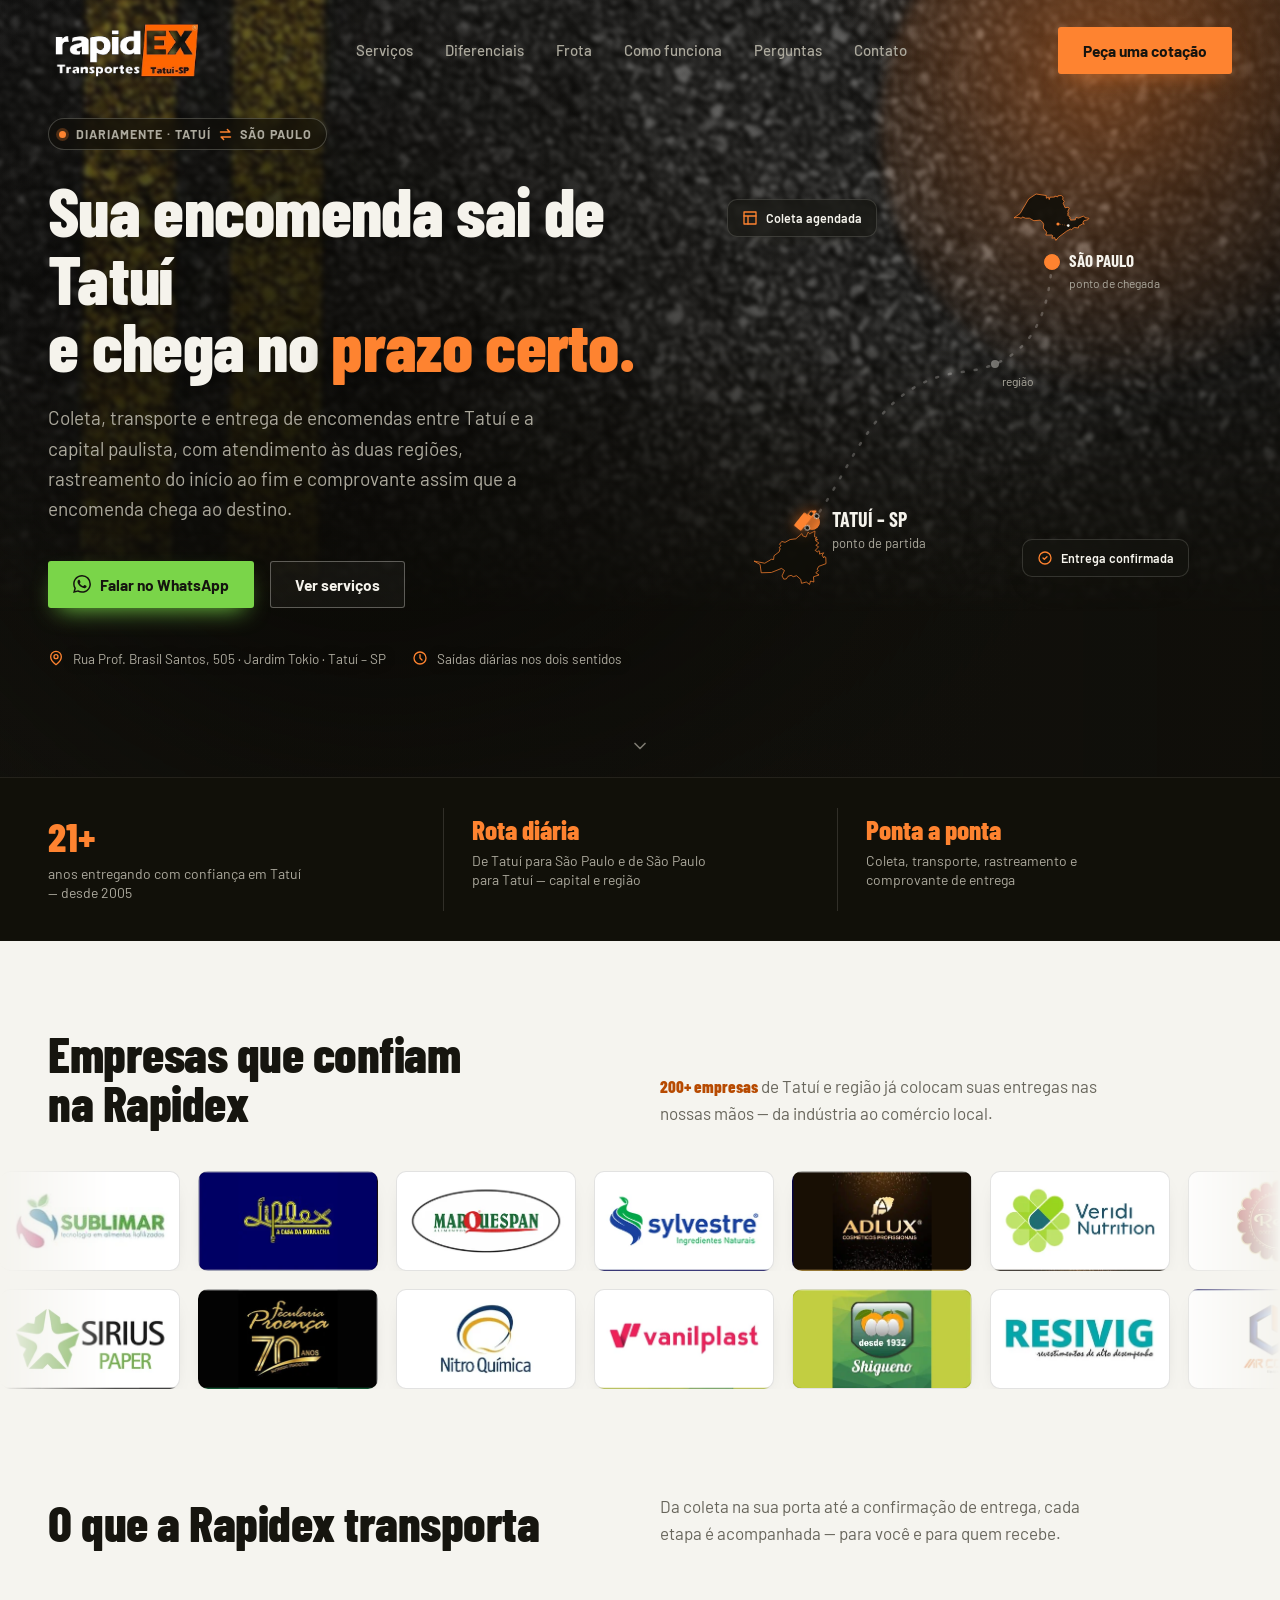
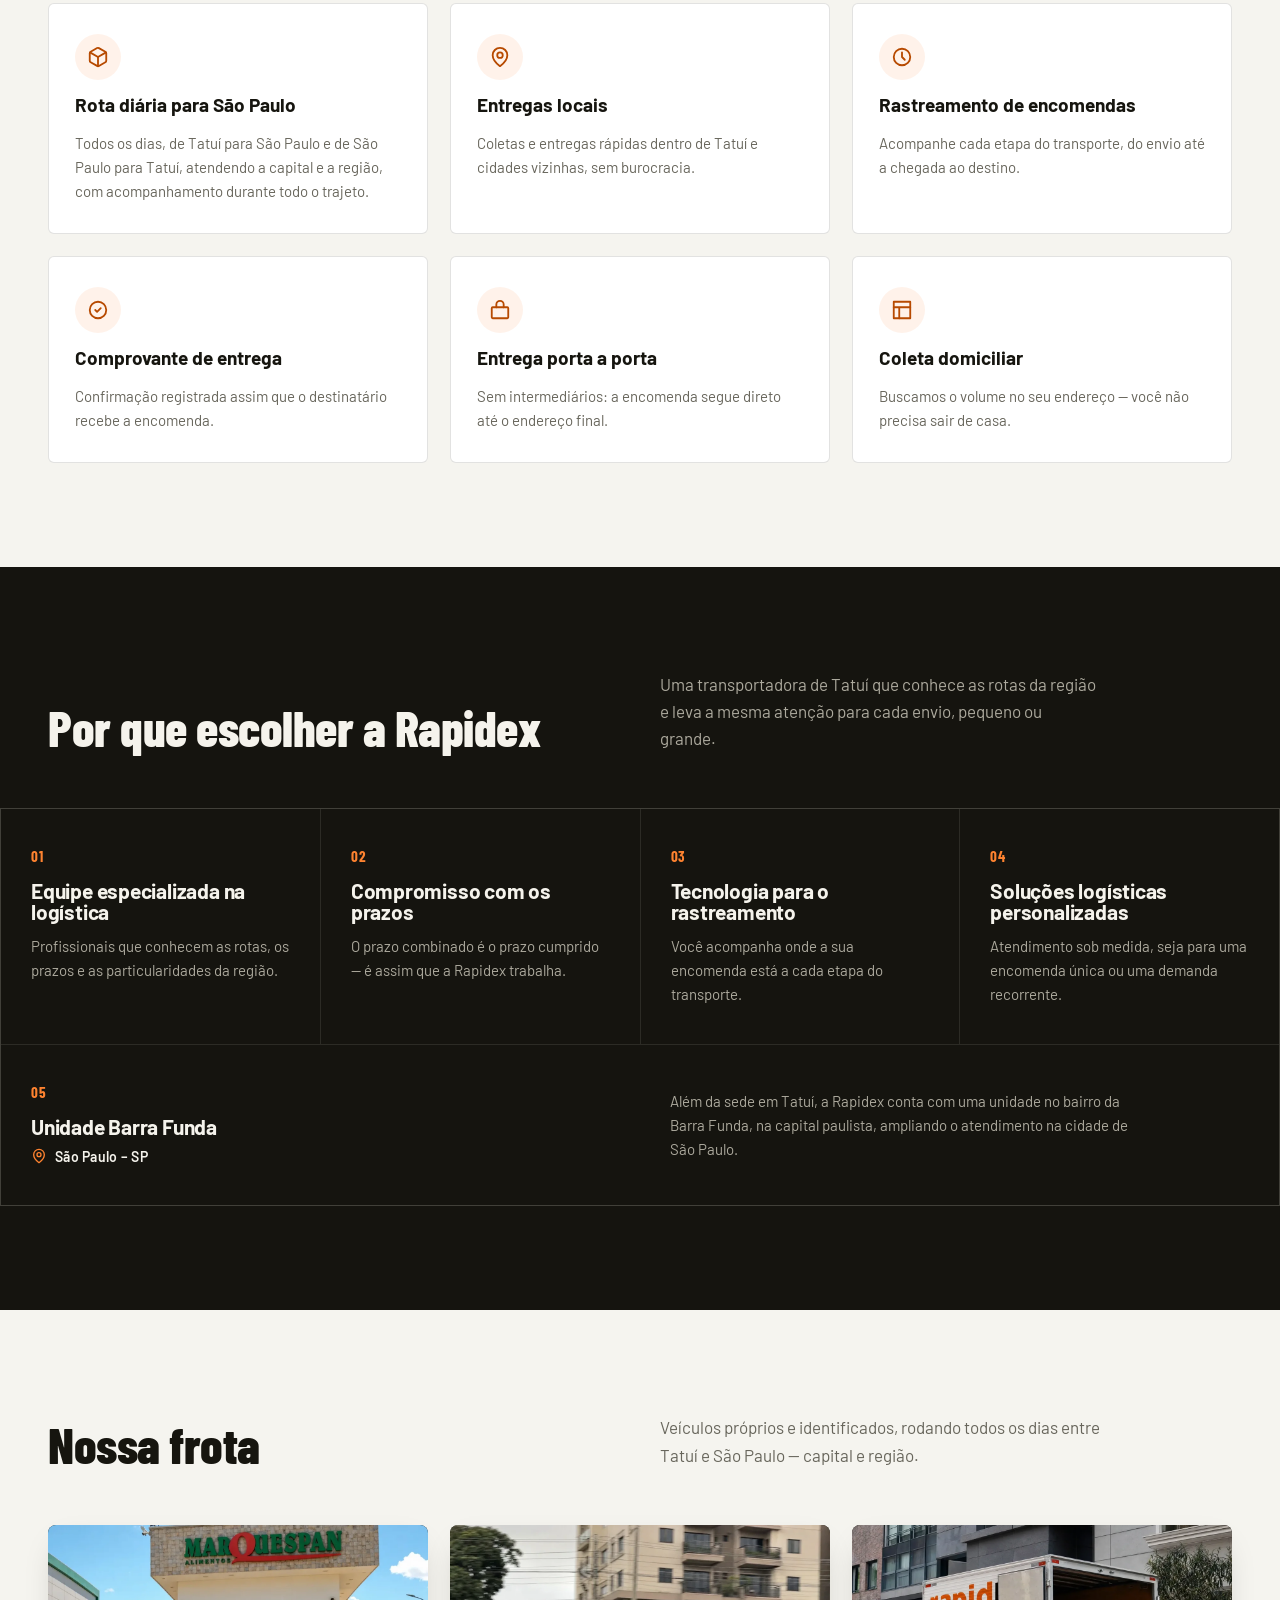
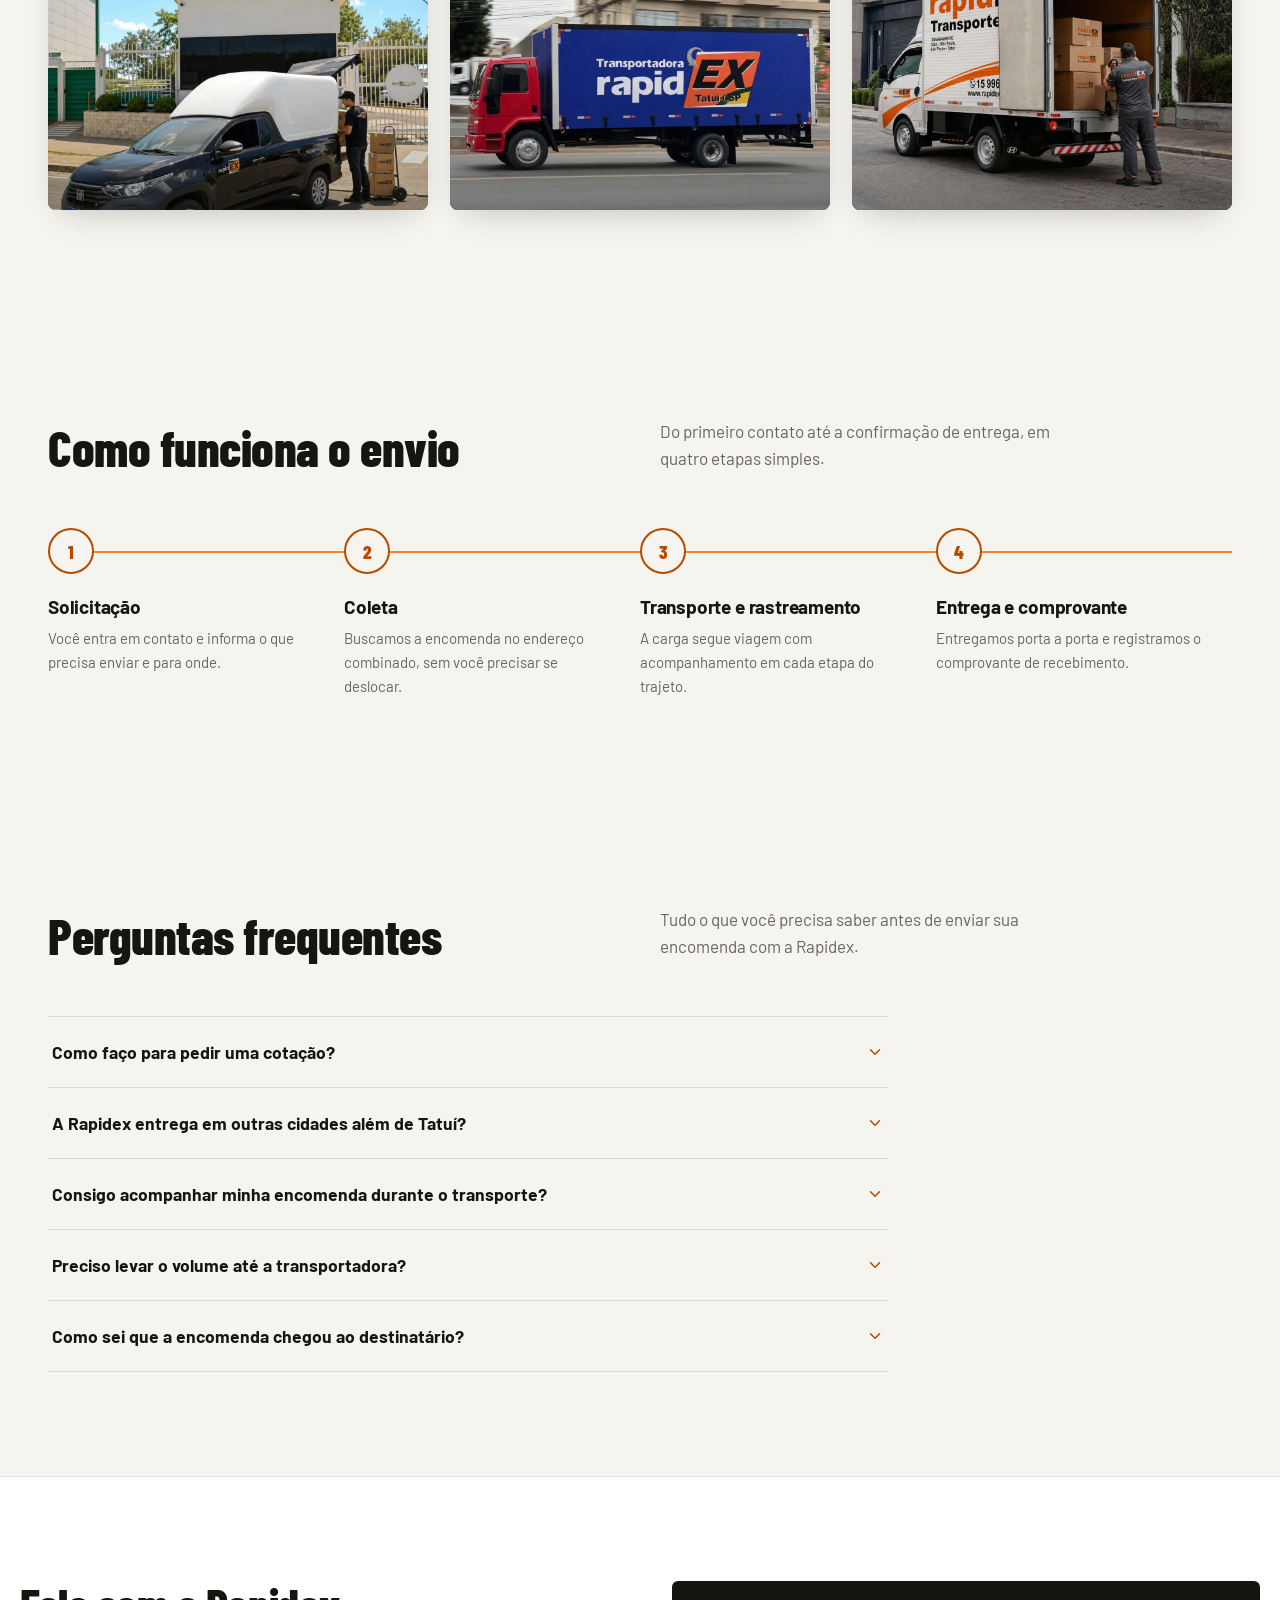
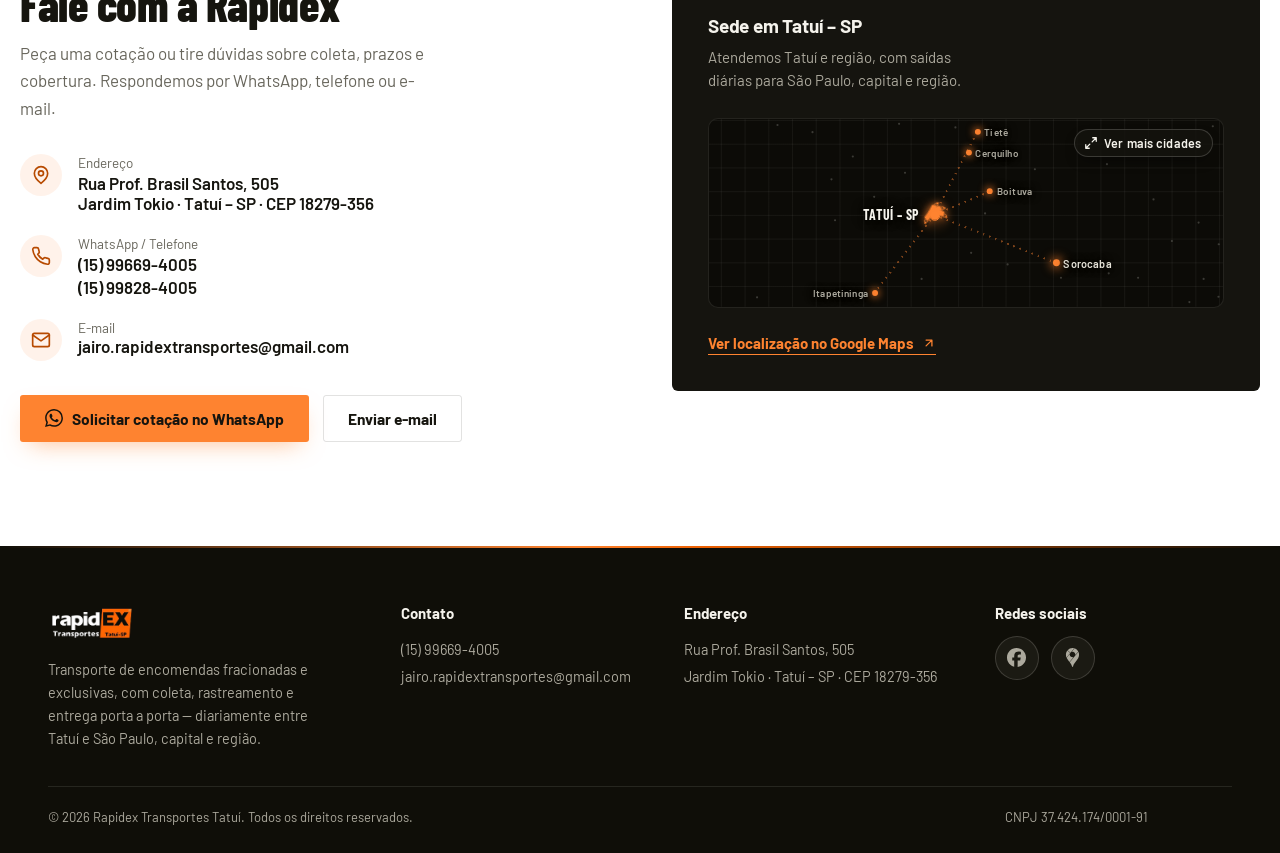
==== index.html @ 414e20d5 "Revert name and logo back to Transportes; keep footer fixes Co-Authored-By: Claude Sonnet 5.5 <norep" ====
<!doctype html>
<html lang="pt-BR">
<head>
<meta charset="utf-8">
<meta name="viewport" content="width=device-width, initial-scale=1">
<!-- Google tag (gtag.js) -->
<script async src="https://www.googletagmanager.com/gtag/js?id=G-BDB2782HVE"></script>
<script>
  window.dataLayer = window.dataLayer || [];
  function gtag(){dataLayer.push(arguments);}
  gtag('js', new Date());

  gtag('config', 'G-BDB2782HVE');
</script>
<script>document.documentElement.classList.add('js');</script>
<title>Rapidex Transportes | Transportadora em Tatuí – SP</title>
<meta name="description" content="Transportadora em Tatuí – SP com saídas diárias de Tatuí para São Paulo e de São Paulo para Tatuí. Coleta, transporte e entrega com rastreamento. Cotação pelo WhatsApp.">
<meta name="theme-color" content="#15140F">
<link rel="canonical" href="https://rapidextatui.com/">
<link rel="icon" href="/favicon.ico?v=6" sizes="any">
<link rel="icon" type="image/png" sizes="32x32" href="/favicon-32.png?v=6">
<link rel="icon" type="image/png" sizes="48x48" href="/favicon-48.png?v=6">
<link rel="icon" type="image/png" sizes="96x96" href="/favicon-96.png?v=6">
<link rel="icon" type="image/png" sizes="192x192" href="/favicon-192.png?v=6">
<link rel="apple-touch-icon" sizes="180x180" href="/apple-touch-icon.png?v=6">
<link rel="manifest" href="/site.webmanifest?v=6">
<meta property="og:type" content="website">
<meta property="og:url" content="https://rapidextatui.com/">
<meta property="og:locale" content="pt_BR">
<meta property="og:site_name" content="Rapidex Transportes">
<meta property="og:title" content="Rapidex Transportes — Transportadora em Tatuí – SP">
<meta property="og:description" content="Todos os dias, de Tatuí para São Paulo e de São Paulo para Tatuí. Coleta, transporte e entrega com rastreamento e comprovante.">
<meta property="og:image" content="https://rapidextatui.com/assets/og-rapidex.jpg">
<meta property="og:image:width" content="1200">
<meta property="og:image:height" content="630">
<meta name="twitter:card" content="summary_large_image">
<script type="application/ld+json">{"@context": "https://schema.org", "@type": "LocalBusiness", "name": "Rapidex Transportes", "url": "https://rapidextatui.com/", "logo": "https://rapidextatui.com/assets/rapidex-logo.png", "image": "https://rapidextatui.com/assets/og-rapidex.jpg", "description": "Transporte de encomendas fracionadas e exclusivas, com saídas diárias entre Tatuí e São Paulo, capital e região.", "foundingDate": "2005-10-10", "telephone": "+55-15-99669-4005", "email": "jairo.rapidextransportes@gmail.com", "address": {"@type": "PostalAddress", "addressLocality": "Tatuí", "addressRegion": "SP", "addressCountry": "BR"}, "geo": {"@type": "GeoCoordinates", "latitude": -23.3355705, "longitude": -47.8533787}, "areaServed": ["Tatuí e região", "São Paulo (capital) e região"], "sameAs": ["https://www.facebook.com/rapidex.floriano", "https://www.google.com/maps/place/TRANSPORTADORA+RAPIDEX+TATUI+LTDA/@-23.3355505,-47.8636785,3010m/data=!3m2!1e3!4b1!4m6!3m5!1s0x94c5d8e336f9d78f:0xbaa27cdbf4aa8ed2!8m2!3d-23.3355705!4d-47.8533787!16s%2Fg%2F11c1xp5sr7"]}</script>
<link rel="preconnect" href="https://fonts.googleapis.com">
<link rel="preconnect" href="https://fonts.gstatic.com" crossorigin="">
<link href="https://fonts.googleapis.com/css2?family=Barlow+Condensed:wght@600;700;800;900&amp;family=Barlow:wght@400;500;600;700&amp;display=swap" rel="stylesheet">
<style>
:root{
  --rpx-bg:#F5F4EF;
  --rpx-surface:#FFFFFF;
  --rpx-ink:#16150F;
  --rpx-ink-soft:#68665C;
  --rpx-line:rgba(22,21,15,0.12);
  --rpx-orange:#FE8330;
  --rpx-orange-deep:#EB5F01;
  --rpx-orange-ink:#B74A01;
  --rpx-hero:#15140F;
  --rpx-hero-ink:#F5F3EC;
  --rpx-hero-soft:#ACA99D;
  --rpx-radius:3px;
  --rpx-shadow-md:0 12px 32px -14px rgba(21,20,15,0.28);
  --rpx-shadow-lg:0 26px 60px -20px rgba(21,20,15,0.4);
  --rpx-ease:cubic-bezier(.22,.61,.36,1);
}
*{box-sizing:border-box;}
html{scroll-behavior:smooth;overflow-x:hidden;}
body{margin:0;background:var(--rpx-bg);color:var(--rpx-ink);font-family:"Barlow",-apple-system,"Helvetica Neue",Arial,sans-serif;-webkit-font-smoothing:antialiased;overflow-x:hidden;}
img{max-width:100%;display:block;}
a{color:inherit;text-decoration:none;}
h1,h2,h3{font-family:"Barlow Condensed","Barlow",sans-serif;font-weight:800;line-height:0.98;margin:0;letter-spacing:-0.01em;}
p{margin:0;}
button{font:inherit;}
::selection{background:var(--rpx-orange);color:#15140F;}
section[id]{scroll-margin-top:88px;}
.rpx-wrap{max-width:1240px;margin:0 auto;padding:0 28px;}
.rpx-section{padding:104px 0;}
.rpx-section-head{display:grid;grid-template-columns:1fr 1fr;gap:40px;align-items:end;margin-bottom:56px;}
.rpx-section-head h2{font-size:clamp(34px,4vw,50px);}
.rpx-desc{font-size:17px;line-height:1.6;color:var(--rpx-ink-soft);max-width:44ch;}
.rpx-on-dark h2{color:var(--rpx-hero-ink);}
.rpx-on-dark .rpx-desc{color:var(--rpx-hero-soft);}

/* reveal on scroll */
.reveal{opacity:0;transform:translateY(28px);transition:opacity .7s var(--rpx-ease),transform .7s var(--rpx-ease);}
.reveal.is-visible{opacity:1;transform:translateY(0);}
/* without JS nothing ever gets .is-visible, so keep the content shown */
html:not(.js) .reveal,html:not(.js) .rpx-card,html:not(.js) .rpx-why-item,html:not(.js) .rpx-fleet-item,html:not(.js) .rpx-footer-top>div,html:not(.js) .rpx-footer-bottom{opacity:1;transform:none;}
.rpx-card-grid.reveal,.rpx-why-grid.reveal,.rpx-steps.reveal,footer.reveal,.rpx-fleet-grid.reveal{opacity:1;transform:none;}

/* skip link */
.rpx-skip{position:absolute;left:-9999px;top:0;background:var(--rpx-orange);color:#15140F;padding:14px 20px;font-weight:700;z-index:300;border-radius:0 0 6px 0;}
.rpx-skip:focus{left:0;top:0;}

/* buttons */
.rpx-btn{display:inline-flex;align-items:center;justify-content:center;gap:9px;font-family:"Barlow",sans-serif;font-weight:700;font-size:15.5px;padding:13px 24px;border-radius:var(--rpx-radius);border:1.5px solid transparent;cursor:pointer;white-space:nowrap;transition:transform .18s var(--rpx-ease),box-shadow .25s var(--rpx-ease),background .2s ease,border-color .2s ease,color .2s ease;}
.rpx-btn:active{transform:translateY(1px) scale(.99);}
.rpx-btn-primary{background:var(--rpx-orange);color:#15140F;box-shadow:0 10px 24px -10px rgba(254,131,48,0.55);}
.rpx-btn-primary:hover{background:var(--rpx-orange-deep);color:#fff;box-shadow:0 16px 30px -10px rgba(235,95,1,0.55);transform:translateY(-2px);}
.rpx-btn-outline{border-color:rgba(245,243,236,0.32);color:var(--rpx-hero-ink);background:rgba(245,243,236,0.04);}
.rpx-btn-outline:hover{border-color:var(--rpx-orange);color:var(--rpx-orange);transform:translateY(-2px);}
.rpx-btn-ghost{border-color:var(--rpx-line);color:var(--rpx-ink);background:transparent;}
.rpx-btn-ghost:hover{border-color:var(--rpx-ink);transform:translateY(-2px);}

/* nav */
#rpx-nav{position:fixed;top:0;left:0;right:0;z-index:100;background:transparent;border-bottom:1px solid transparent;transition:background .35s var(--rpx-ease),border-color .35s var(--rpx-ease),box-shadow .35s var(--rpx-ease);}
#rpx-nav.is-scrolled{background-color:#15140f;background-image:linear-gradient(rgba(13,12,8,0.87),rgba(13,12,8,0.87)),url(assets/estrada-hero.webp);background-size:cover;background-position:center 30%;backdrop-filter:blur(14px);-webkit-backdrop-filter:blur(14px);border-bottom-color:rgba(245,243,236,0.1);box-shadow:0 16px 30px -20px rgba(0,0,0,0.6);}
.rpx-nav-inner{max-width:1240px;margin:0 auto;padding:16px 28px;display:flex;align-items:center;justify-content:space-between;gap:24px;}
.rpx-logo{flex:none;}
.rpx-logo img{height:68px;width:auto;max-width:none;transition:height .3s var(--rpx-ease);}
#rpx-nav.is-scrolled .rpx-logo img{height:54px;}
.rpx-links{display:flex;align-items:center;gap:32px;}
.rpx-links a{position:relative;display:inline-block;color:var(--rpx-hero-soft);font-size:15px;font-weight:500;padding:6px 0;transition:color .2s ease;}
.rpx-links a::after{content:"";position:absolute;left:0;right:100%;bottom:2px;height:1.5px;background:var(--rpx-orange);transition:right .25s var(--rpx-ease);}
.rpx-links a:hover{color:var(--rpx-hero-ink);}
.rpx-links a:hover::after{right:0;}
.rpx-nav-cta{display:flex;}
.rpx-menu-btn{display:none;width:42px;height:42px;border-radius:50%;border:1px solid rgba(245,243,236,0.25);background:rgba(245,243,236,0.06);align-items:center;justify-content:center;cursor:pointer;flex:none;}
.rpx-menu-btn span{position:relative;width:18px;height:2px;background:var(--rpx-hero-ink);display:block;transition:background .15s ease;}
.rpx-menu-btn span::before,.rpx-menu-btn span::after{content:"";position:absolute;left:0;width:18px;height:2px;background:var(--rpx-hero-ink);transition:transform .25s var(--rpx-ease);}
.rpx-menu-btn span::before{top:-6px;}
.rpx-menu-btn span::after{top:6px;}
.rpx-menu-btn.is-active span{background:transparent;}
.rpx-menu-btn.is-active span::before{transform:translateY(6px) rotate(45deg);}
.rpx-menu-btn.is-active span::after{transform:translateY(-6px) rotate(-45deg);}

/* mobile menu */
#rpx-mobile-menu{position:fixed;inset:0;z-index:130;background:#100F0A;transform:translateX(100%);transition:transform .4s var(--rpx-ease);display:flex;flex-direction:column;visibility:hidden;}
#rpx-mobile-menu.is-open{transform:translateX(0);visibility:visible;}
.rpx-mm-top{display:flex;justify-content:space-between;align-items:center;padding:18px 24px;}
.rpx-mm-close{width:42px;height:42px;border-radius:50%;border:1px solid rgba(245,243,236,0.25);background:transparent;color:var(--rpx-hero-ink);display:flex;align-items:center;justify-content:center;cursor:pointer;}
.rpx-mm-links{display:flex;flex-direction:column;gap:2px;padding:18px 28px;overflow-y:auto;}
.rpx-mm-links a{color:var(--rpx-hero-ink);font-family:"Barlow Condensed",sans-serif;font-weight:700;font-size:32px;padding:14px 0;border-bottom:1px solid rgba(245,243,236,0.08);}
.rpx-mm-cta{margin-top:auto;padding:24px 28px 32px;display:flex;flex-direction:column;gap:12px;}

/* hero */
.rpx-hero{position:relative;z-index:0;background:var(--rpx-hero);color:var(--rpx-hero-ink);overflow:hidden;padding-bottom:70px;}
.rpx-hero-photo{position:absolute;inset:-15% -5% -15% -5%;z-index:-1;will-change:transform;background-image:url(assets/estrada-hero.webp);background-size:cover;background-position:center;filter:brightness(0.84) contrast(0.9) saturate(0.86) blur(2px);mask-image:linear-gradient(to bottom,#000 0%,#000 45%,transparent 72%);-webkit-mask-image:linear-gradient(to bottom,#000 0%,#000 45%,transparent 72%);}
.rpx-hero-bg{position:absolute;inset:-15% -5% -15% -5%;z-index:0;will-change:transform;background:radial-gradient(ellipse 42% 40% at 88% 6%,rgba(254,131,48,0.14),transparent 60%),radial-gradient(ellipse 58% 74% at 30% 50%,rgba(8,7,4,0.82) 0%,rgba(8,7,4,0.64) 30%,rgba(8,7,4,0.36) 52%,rgba(8,7,4,0.12) 72%,transparent 90%),linear-gradient(90deg,rgba(9,8,4,0.08) 0%,rgba(9,8,4,0.18) 40%,rgba(9,8,4,0.32) 65%,rgba(9,8,4,0.45) 100%);}
.rpx-hero-sheen{position:absolute;inset:0;z-index:0;pointer-events:none;mix-blend-mode:screen;background:linear-gradient(100deg,transparent 42%,rgba(254,131,48,0.12) 49%,rgba(245,243,236,0.08) 52%,transparent 59%);background-size:260% 260%;animation:rpxSheen 14s ease-in-out infinite;}
.rpx-hero-blob{position:absolute;top:-140px;right:-140px;width:540px;height:540px;z-index:0;border-radius:50%;filter:blur(6px);will-change:transform;background:radial-gradient(circle at 40% 40%,rgba(254,131,48,0.34),rgba(254,131,48,0) 70%);animation:rpxGlow 7s ease-in-out infinite;}
.rpx-hero-inner{position:relative;z-index:2;max-width:1240px;margin:0 auto;padding:118px 28px 40px;display:grid;grid-template-columns:1.05fr 0.95fr;gap:48px;align-items:center;}
.rpx-hero-inner>div{min-width:0;}
.rpx-eyebrow{display:inline-flex;align-items:center;gap:10px;padding:7px 14px 7px 10px;border:1px solid rgba(245,243,236,0.22);border-radius:100px;font-size:12.5px;font-weight:700;letter-spacing:.08em;text-transform:uppercase;color:var(--rpx-hero-soft);background:rgba(13,12,7,0.55);backdrop-filter:blur(8px);-webkit-backdrop-filter:blur(8px);}
.rpx-eyebrow .rpx-swap{flex:none;margin:0 -3px;color:var(--rpx-orange);}
.rpx-eyebrow .dot{width:7px;height:7px;border-radius:50%;background:var(--rpx-orange);box-shadow:0 0 0 3px rgba(254,131,48,0.25);flex:none;}
.rpx-hero h1{margin-top:26px;font-size:clamp(42px,5.4vw,76px);color:var(--rpx-hero-ink);text-shadow:0 4px 28px rgba(0,0,0,0.55);}
.rpx-hero h1 span{color:var(--rpx-orange);}
.rpx-hero .rpx-sub{margin-top:24px;max-width:46ch;font-size:19px;line-height:1.6;color:var(--rpx-hero-soft);text-shadow:0 2px 16px rgba(0,0,0,0.6);}
.rpx-hero-actions{margin-top:36px;display:flex;gap:16px;flex-wrap:wrap;}
.rpx-hero-meta{margin-top:42px;display:flex;flex-wrap:wrap;gap:16px 26px;}
.rpx-hero-meta .item{display:flex;align-items:center;gap:9px;font-size:13.5px;color:var(--rpx-hero-soft);text-shadow:0 1px 10px rgba(0,0,0,0.65);}
.rpx-hero-meta svg{flex:none;color:var(--rpx-orange);}
.rpx-scroll-cue{position:absolute;left:50%;bottom:18px;transform:translateX(-50%);z-index:2;color:var(--rpx-hero-soft);opacity:.7;animation:rpxBounce 2.2s ease-in-out infinite;}
.rpx-scroll-cue:hover{color:var(--rpx-orange);opacity:1;}

/* hero illustration — fixed 420x420 design space, scaled as a whole per breakpoint
   so the layout box actually shrinks (no mobile overflow) while every internal
   coordinate (SVG path, offset-path travel dot) stays perfectly aligned */
.rpx-route-wrap{position:relative;width:420px;height:420px;max-width:100%;margin:0 auto;}
.rpx-route-scale{position:absolute;top:0;left:0;width:420px;height:420px;transform-origin:top left;}
#rpx-hero-route{position:relative;display:block;width:100%;height:100%;will-change:transform;}
.rpx-ping{animation:rpxPing 2.6s ease-out infinite;}
.rpx-ping-b{animation-delay:1.3s;}
.rpx-motion-dot{position:absolute;top:0;left:0;width:30px;height:19px;offset-anchor:50% 80%;transform-origin:50% 80%;filter:drop-shadow(0 0 7px rgba(254,131,48,0.7)) drop-shadow(0 3px 5px rgba(0,0,0,0.45));offset-path:path("M60 340 C 100 290, 120 200, 210 190 C 275 183, 296 140, 300 80");offset-rotate:auto;animation:rpxTravel 12s ease-in-out infinite;}
.rpx-parallax-wrap{will-change:transform;}
.rpx-float-chip{display:flex;align-items:center;gap:8px;padding:10px 14px;background:rgba(21,20,15,0.6);border:1px solid rgba(245,243,236,0.15);backdrop-filter:blur(10px);-webkit-backdrop-filter:blur(10px);border-radius:10px;font-size:12.5px;font-weight:600;color:var(--rpx-hero-ink);box-shadow:var(--rpx-shadow-md);white-space:nowrap;}
#rpx-float-1 .rpx-float-chip{animation:rpxFloat 5.5s ease-in-out infinite;}
#rpx-float-2 .rpx-float-chip{animation:rpxFloat 5.5s ease-in-out infinite;animation-delay:1.6s;}

/* stats */
.rpx-stats{background:#111009;color:var(--rpx-hero-ink);border-top:1px solid rgba(245,243,236,0.08);}
.rpx-stats-inner{max-width:1240px;margin:0 auto;padding:30px 28px;display:grid;grid-template-columns:repeat(3,1fr);}
.rpx-stat{padding:8px 28px;border-left:1px solid rgba(245,243,236,0.14);}
.rpx-stat:first-child{border-left:none;padding-left:0;}
.rpx-stat-num{font-family:"Barlow Condensed",sans-serif;font-weight:800;font-size:40px;color:var(--rpx-orange);line-height:1;}
.rpx-stat-text{font-size:27px;}
.rpx-stat-label{margin-top:8px;font-size:14px;line-height:1.4;color:var(--rpx-hero-soft);max-width:32ch;}

/* service cards */
.rpx-card-grid{display:grid;grid-template-columns:repeat(3,1fr);gap:22px;}
.rpx-card{background:var(--rpx-surface);border:1px solid var(--rpx-line);border-radius:6px;padding:30px 26px;display:flex;flex-direction:column;gap:16px;position:relative;overflow:hidden;opacity:0;transform:translateY(26px);transition:opacity .6s var(--rpx-ease),transform .6s var(--rpx-ease),border-color .25s ease,box-shadow .25s ease;}
.rpx-card-grid.is-visible .rpx-card{opacity:1;transform:translateY(0);}
.rpx-card-grid.is-visible .rpx-card:nth-child(1){transition-delay:.02s;}
.rpx-card-grid.is-visible .rpx-card:nth-child(2){transition-delay:.08s;}
.rpx-card-grid.is-visible .rpx-card:nth-child(3){transition-delay:.14s;}
.rpx-card-grid.is-visible .rpx-card:nth-child(4){transition-delay:.2s;}
.rpx-card-grid.is-visible .rpx-card:nth-child(5){transition-delay:.26s;}
.rpx-card-grid.is-visible .rpx-card:nth-child(6){transition-delay:.32s;}
.rpx-card::before{content:"";position:absolute;top:0;left:0;right:0;height:3px;background:var(--rpx-orange);transform:scaleX(0);transform-origin:left;transition:transform .3s var(--rpx-ease);}
.rpx-card:hover{border-color:rgba(22,21,15,0.26);box-shadow:var(--rpx-shadow-md);transform:translateY(-5px);}
.rpx-card:hover::before{transform:scaleX(1);}
.rpx-card .rpx-icn{width:46px;height:46px;border-radius:50%;background:rgba(254,131,48,0.1);display:flex;align-items:center;justify-content:center;flex:none;}
.rpx-card h3{font-family:"Barlow",sans-serif;font-weight:700;font-size:19px;letter-spacing:0;}
.rpx-card p{font-size:15px;line-height:1.6;color:var(--rpx-ink-soft);}

/* why / diferenciais */
.rpx-why{position:relative;background:var(--rpx-hero);color:var(--rpx-hero-ink);overflow:hidden;}
.rpx-why-bg{position:absolute;inset:0;pointer-events:none;background-image:repeating-linear-gradient(115deg,rgba(254,131,48,0.055) 0 1px,transparent 1px 46px);background-attachment:fixed;}
.rpx-why-head-wrap{position:relative;z-index:1;max-width:1240px;margin:0 auto;padding:104px 28px 0;}
.rpx-why-grid{position:relative;z-index:1;display:grid;grid-template-columns:repeat(4,1fr);gap:1px;background:rgba(245,243,236,0.1);border:1px solid rgba(245,243,236,0.1);margin-top:56px;}
.rpx-why-item{background:var(--rpx-hero);padding:38px 30px;opacity:0;transform:translateY(26px);transition:opacity .6s var(--rpx-ease),transform .6s var(--rpx-ease),background .3s ease;}
.rpx-why-grid.is-visible .rpx-why-item{opacity:1;transform:translateY(0);}
.rpx-why-grid.is-visible .rpx-why-item:nth-child(1){transition-delay:.02s;}
.rpx-why-grid.is-visible .rpx-why-item:nth-child(2){transition-delay:.1s;}
.rpx-why-grid.is-visible .rpx-why-item:nth-child(3){transition-delay:.18s;}
.rpx-why-grid.is-visible .rpx-why-item:nth-child(4){transition-delay:.26s;}
.rpx-why-grid.is-visible .rpx-why-item:nth-child(5){transition-delay:.34s;}
.rpx-why-item:hover{background:#1b1a12;}
.rpx-why-item .idx{font-family:"Barlow Condensed",sans-serif;font-size:15px;letter-spacing:.06em;color:var(--rpx-orange);font-weight:700;}
.rpx-why-item h3{margin-top:16px;font-weight:700;font-size:21px;font-family:"Barlow",sans-serif;color:var(--rpx-hero-ink);}
.rpx-why-item p{margin-top:12px;font-size:15px;line-height:1.6;color:var(--rpx-hero-soft);}
.rpx-why-spacer{height:104px;}
/* the São Paulo unit gets its own full-width row below the four differentials; its inner 4-column grid
   (60px gap) lines the text up with the columns above */
.rpx-why-unit{grid-column:1/-1;display:grid;grid-template-columns:repeat(4,minmax(0,1fr));gap:14px 60px;align-items:center;}
.rpx-why-unit>div{grid-column:1/3;}
.rpx-why-unit p{grid-column:3/5;margin-top:0;max-width:60ch;}
.rpx-why-unit-loc{margin-top:10px;display:inline-flex;align-items:center;gap:8px;font-size:14px;font-weight:600;letter-spacing:.02em;color:var(--rpx-hero-ink);}
.rpx-why-unit-loc svg{flex:none;color:var(--rpx-orange);}

/* fleet — photo gallery, reveals in a stagger and zooms softly on hover */
.rpx-fleet-grid{display:grid;grid-template-columns:repeat(3,1fr);gap:22px;}
.rpx-fleet-item{position:relative;aspect-ratio:4/3;border-radius:8px;overflow:hidden;background:var(--rpx-hero);box-shadow:var(--rpx-shadow-md);opacity:0;transform:translateY(28px) scale(.96);transition:opacity .75s var(--rpx-ease),transform .75s var(--rpx-ease),box-shadow .3s ease;}
.rpx-fleet-grid.is-visible .rpx-fleet-item{opacity:1;transform:translateY(0) scale(1);}
.rpx-fleet-grid.is-visible .rpx-fleet-item:nth-child(1){transition-delay:.04s;}
.rpx-fleet-grid.is-visible .rpx-fleet-item:nth-child(2){transition-delay:.16s;}
.rpx-fleet-grid.is-visible .rpx-fleet-item:nth-child(3){transition-delay:.28s;}
.rpx-fleet-item::after{content:"";position:absolute;inset:0;background:linear-gradient(180deg,rgba(11,10,6,0) 55%,rgba(11,10,6,0.32) 100%);pointer-events:none;}
.rpx-fleet-item:hover{box-shadow:var(--rpx-shadow-lg);}
.rpx-fleet-grid.is-visible .rpx-fleet-item:hover{transform:translateY(-4px) scale(1);}
.rpx-fleet-item img{width:100%;height:100%;object-fit:cover;display:block;transition:transform .7s var(--rpx-ease);}
.rpx-fleet-item:hover img{transform:scale(1.08);}
/* keeps the sign along the top edge in frame while the card zooms on hover */
.rpx-fleet-item--top img{transform-origin:50% 0;}

/* steps */
.rpx-steps{position:relative;display:grid;grid-template-columns:repeat(4,1fr);gap:0;}
.rpx-steps-line{position:absolute;top:23px;left:0;right:0;height:2px;background:var(--rpx-line);overflow:hidden;}
.rpx-steps-line::after{content:"";position:absolute;inset:0;background:var(--rpx-orange);transform:scaleX(0);transform-origin:left;transition:transform 1.1s var(--rpx-ease) .15s;}
.rpx-steps.is-visible .rpx-steps-line::after{transform:scaleX(1);}
.rpx-step{padding-right:26px;position:relative;}
.rpx-step .dot{width:46px;height:46px;border-radius:50%;background:var(--rpx-bg);border:2px solid var(--rpx-orange-ink);color:var(--rpx-orange-ink);display:flex;align-items:center;justify-content:center;font-family:"Barlow Condensed",sans-serif;font-weight:800;font-size:19px;position:relative;z-index:1;transition:background .3s ease,color .3s ease,border-color .3s ease;}
.rpx-step:hover .dot{background:var(--rpx-orange);color:#15140F;}
.rpx-step h3{margin-top:24px;font-family:"Barlow",sans-serif;font-weight:700;font-size:19px;}
.rpx-step p{margin-top:9px;font-size:15px;line-height:1.6;color:var(--rpx-ink-soft);}

/* faq */
.rpx-faq-list{display:flex;flex-direction:column;border-top:1px solid var(--rpx-line);max-width:840px;}
.faq-item{border-bottom:1px solid var(--rpx-line);}
.faq-q{width:100%;display:flex;align-items:center;justify-content:space-between;gap:20px;padding:24px 4px;background:none;border:none;text-align:left;font-family:"Barlow",sans-serif;font-weight:700;font-size:17.5px;color:var(--rpx-ink);cursor:pointer;}
.faq-q .chev{flex:none;transition:transform .3s var(--rpx-ease);color:var(--rpx-orange-ink);}
.faq-item.is-open .faq-q .chev{transform:rotate(180deg);}
.faq-answer{display:grid;grid-template-rows:0fr;transition:grid-template-rows .4s var(--rpx-ease);}
.faq-item.is-open .faq-answer{grid-template-rows:1fr;}
.faq-answer-inner{overflow:hidden;}
.faq-answer p{padding:0 4px 24px;font-size:15.5px;line-height:1.65;color:var(--rpx-ink-soft);max-width:64ch;}

/* contact */
.rpx-contact{background:var(--rpx-surface);border-top:1px solid var(--rpx-line);}
.rpx-contact-grid{display:grid;grid-template-columns:1fr 1fr;gap:64px;align-items:start;}
.rpx-contact-list{margin-top:32px;display:flex;flex-direction:column;gap:22px;}
.rpx-contact-row{display:flex;gap:16px;align-items:flex-start;}
.rpx-contact-row .ic{flex:none;width:42px;height:42px;border-radius:50%;background:rgba(254,131,48,0.1);display:flex;align-items:center;justify-content:center;}
.rpx-contact-row .label{font-size:13.5px;color:var(--rpx-ink-soft);}
.rpx-contact-row .value{font-size:17px;font-weight:600;margin-top:2px;}
.rpx-contact-row a.value:hover{color:var(--rpx-orange-ink);}
.rpx-phones{display:flex;flex-direction:column;align-items:flex-start;gap:3px;margin-top:2px;}
.rpx-phones .value{margin-top:0;}
.rpx-nowrap{white-space:nowrap;}
.rpx-contact-actions{margin-top:34px;display:flex;gap:14px;flex-wrap:wrap;}
.rpx-map-panel{background:var(--rpx-hero);border-radius:6px;padding:36px;color:var(--rpx-hero-ink);position:relative;overflow:hidden;}
.rpx-map-panel h3{font-family:"Barlow",sans-serif;font-weight:700;font-size:19px;}
.rpx-map-panel p{margin-top:10px;font-size:15px;color:var(--rpx-hero-soft);line-height:1.55;max-width:36ch;}
.rpx-map-link{margin-top:26px;display:inline-flex;align-items:center;gap:8px;color:var(--rpx-orange);text-decoration:none;font-weight:700;font-size:15px;border-bottom:1.5px solid var(--rpx-orange);padding-bottom:2px;}
.rpx-map-link:hover{color:var(--rpx-hero-ink);border-color:var(--rpx-hero-ink);}

/* radar — a real map of the region: each place is a km offset from Tatuí (--x east, --y north) inside a 520-wide design
   space scaled to the panel by --rs, which the script sets from the measured width (the CSS-only tan(atan2(100cqw, 520px))
   factor rendered the whole map blank in Safari on iPhone). --rz (px per km),
   --rtx/--rty (where Tatuí sits) and --rh (height) are registered so opening the map zooms out continuously. */
@property --rz{syntax:"<number>";inherits:true;initial-value:3;}
@property --rtx{syntax:"<number>";inherits:true;initial-value:228;}
@property --rty{syntax:"<number>";inherits:true;initial-value:97;}
@property --rh{syntax:"<number>";inherits:true;initial-value:190;}
.rpx-radar{--rz:3;--rtx:228;--rty:97;--rh:190;margin-top:26px;position:relative;width:100%;border-radius:10px;overflow:hidden;background:#0C0B07;border:1px solid rgba(245,243,236,0.1);container-type:inline-size;transition:--rz .95s cubic-bezier(.65,0,.25,1),--rtx .95s cubic-bezier(.65,0,.25,1),--rty .95s cubic-bezier(.65,0,.25,1),--rh .95s cubic-bezier(.65,0,.25,1),border-color .3s ease;}
.rpx-radar::before{content:"";display:block;padding-top:calc(var(--rh) / 520 * 100%);}
.rpx-radar.is-open{--rz:2;--rtx:150;--rty:156;--rh:290;}
.rpx-radar:hover{border-color:rgba(254,131,48,0.38);}
.rpx-radar-scale{position:absolute;top:0;left:0;width:520px;height:calc(var(--rh) * 1px);transform-origin:top left;transform:scale(var(--rs,.94));}
.rpx-radar-grid{position:absolute;inset:0;background-image:linear-gradient(rgba(245,243,236,0.05) 1px,transparent 1px),linear-gradient(90deg,rgba(245,243,236,0.05) 1px,transparent 1px);background-size:calc(var(--rz) * 8px) calc(var(--rz) * 8px);background-position:calc(var(--rtx) * 1px) calc(var(--rty) * 1px);}
.rpx-radar-towns{position:absolute;overflow:visible;pointer-events:none;}
.rpx-rt{position:absolute;left:calc(var(--rtx) * 1px);top:calc(var(--rty) * 1px);width:calc(var(--d) * var(--rz) * 1px);height:0;transform-origin:0 0;transform:rotate(var(--a));z-index:2;}
.rpx-rt::before{content:"";position:absolute;left:0;right:0;top:-0.8px;height:1.6px;background:repeating-linear-gradient(90deg,rgba(254,131,48,0.45) 0 1.6px,transparent 1.6px 6.6px);transform-origin:left center;transition:transform .7s cubic-bezier(.22,.61,.36,1);}
/* trucks ride a rail as long as the route, so they stay on the line at every zoom level */
.rpx-rt-car{position:absolute;left:7px;top:0;width:calc(100% - 7px);height:0;animation:rpxRail 14s linear infinite;animation-delay:var(--del);}
.rpx-rt-truck{position:absolute;left:-8px;top:-8px;width:16px;height:10px;transform-origin:50% 80%;filter:drop-shadow(0 0 4px rgba(254,131,48,0.65));animation:rpxRig 14s linear infinite;animation-delay:var(--del);}
.rpx-rt-truck svg{display:block;width:100%;height:100%;}
/* a route pointing left is rotated past 90deg, which would put the wheels on top; mirror vertically about the wheel line */
.rpx-rt--flip .rpx-rt-truck svg{transform:scaleY(-1);transform-origin:50% 80%;}
.rpx-rt--far{opacity:0;visibility:hidden;transition:opacity .3s ease,visibility 0s linear .3s;}
.rpx-rt--far::before{transform:scaleX(0);}
.rpx-radar.is-open .rpx-rt--far{opacity:1;visibility:visible;transition:opacity .5s ease calc(.35s + var(--i) * .07s),visibility 0s;}
.rpx-radar.is-open .rpx-rt--far::before{transform:scaleX(1);transition-delay:calc(.3s + var(--i) * .07s);}
.rpx-rt--near{transition:opacity .45s ease .3s,visibility 0s;}
.rpx-radar.is-open .rpx-rt--near{opacity:0;visibility:hidden;transition:opacity .3s ease,visibility 0s linear .3s;}
.rpx-rc{position:absolute;left:calc((var(--rtx) + var(--x) * var(--rz)) * 1px);top:calc((var(--rty) - var(--y) * var(--rz)) * 1px);z-index:3;}
.rpx-rc-dot{position:absolute;left:-3px;top:-3px;width:6px;height:6px;border-radius:50%;background:var(--rpx-orange);box-shadow:0 0 8px 2px rgba(254,131,48,0.55);animation:rpxBlink 2.8s ease-in-out infinite;animation-delay:calc(var(--k) * -0.61s);transition:transform .5s ease;}
.rpx-rc--far .rpx-rc-dot{animation-name:rpxBlinkSoft;}
.rpx-rc--major .rpx-rc-dot{left:-3.5px;top:-3.5px;width:7px;height:7px;box-shadow:0 0 10px 3px rgba(254,131,48,0.55);}
.rpx-rc-label{position:absolute;left:calc(var(--ldx) * 1px);top:calc(var(--ldy) * 1px);transform:translate(var(--ltx),var(--lty));font-family:"Barlow",sans-serif;font-size:10px;line-height:12px;font-weight:600;letter-spacing:.02em;color:var(--rpx-hero-soft);white-space:nowrap;text-shadow:0 1px 4px rgba(0,0,0,0.85),0 0 10px rgba(12,11,7,0.7);transition:left .95s cubic-bezier(.65,0,.25,1),top .95s cubic-bezier(.65,0,.25,1),transform .95s cubic-bezier(.65,0,.25,1);}
.rpx-rc--major .rpx-rc-label{font-size:11px;line-height:13px;color:#E6E3D8;}
.rpx-rc--far{opacity:0;visibility:hidden;transition:opacity .3s ease,visibility 0s linear .3s;}
.rpx-radar.is-open .rpx-rc--far{opacity:1;visibility:visible;transition:opacity .5s ease calc(.45s + var(--i) * .025s),visibility 0s;}
/* towns that crowd Tatuí once zoomed out keep a smaller dot and drop their name */
.rpx-rc--dot-open .rpx-rc-label{transition:opacity .35s ease .55s,left .95s cubic-bezier(.65,0,.25,1),top .95s cubic-bezier(.65,0,.25,1),transform .95s cubic-bezier(.65,0,.25,1);}
.rpx-radar.is-open .rpx-rc--dot-open .rpx-rc-label{opacity:0;transition:opacity .2s ease,left .95s cubic-bezier(.65,0,.25,1),top .95s cubic-bezier(.65,0,.25,1),transform .95s cubic-bezier(.65,0,.25,1);}
.rpx-radar.is-open .rpx-rc--dot-open .rpx-rc-dot{transform:scale(.7);}
/* label anchors (r l t b tr br tl bl): data-lp closed, data-lpo open; data-lpm / data-lpmo are the phone variants */
.rpx-rc[data-lp="r"]{--ldx:7;--ldy:0;--ltx:0%;--lty:-50%;}
.rpx-rc[data-lp="l"]{--ldx:-7;--ldy:0;--ltx:-100%;--lty:-50%;}
.rpx-rc[data-lp="t"]{--ldx:0;--ldy:-6;--ltx:-50%;--lty:-100%;}
.rpx-rc[data-lp="b"]{--ldx:0;--ldy:6;--ltx:-50%;--lty:0%;}
.rpx-rc[data-lp="tr"]{--ldx:5;--ldy:-3;--ltx:0%;--lty:-100%;}
.rpx-rc[data-lp="br"]{--ldx:5;--ldy:3;--ltx:0%;--lty:0%;}
.rpx-rc[data-lp="tl"]{--ldx:-5;--ldy:-3;--ltx:-100%;--lty:-100%;}
.rpx-rc[data-lp="bl"]{--ldx:-5;--ldy:3;--ltx:-100%;--lty:0%;}
.rpx-radar.is-open .rpx-rc[data-lpo="r"]{--ldx:7;--ldy:0;--ltx:0%;--lty:-50%;}
.rpx-radar.is-open .rpx-rc[data-lpo="l"]{--ldx:-7;--ldy:0;--ltx:-100%;--lty:-50%;}
.rpx-radar.is-open .rpx-rc[data-lpo="t"]{--ldx:0;--ldy:-6;--ltx:-50%;--lty:-100%;}
.rpx-radar.is-open .rpx-rc[data-lpo="b"]{--ldx:0;--ldy:6;--ltx:-50%;--lty:0%;}
.rpx-radar.is-open .rpx-rc[data-lpo="tr"]{--ldx:5;--ldy:-3;--ltx:0%;--lty:-100%;}
.rpx-radar.is-open .rpx-rc[data-lpo="br"]{--ldx:5;--ldy:3;--ltx:0%;--lty:0%;}
.rpx-radar.is-open .rpx-rc[data-lpo="tl"]{--ldx:-5;--ldy:-3;--ltx:-100%;--lty:-100%;}
.rpx-radar.is-open .rpx-rc[data-lpo="bl"]{--ldx:-5;--ldy:3;--ltx:-100%;--lty:0%;}
.rpx-radar-hub{position:absolute;left:calc(var(--rtx) * 1px);top:calc(var(--rty) * 1px);z-index:4;}
.rpx-radar-dot{position:absolute;left:-4.5px;top:-4.5px;width:9px;height:9px;border-radius:50%;background:var(--rpx-orange);box-shadow:0 0 14px 3px rgba(254,131,48,0.6);}
.rpx-radar-dot::after{content:"";position:absolute;inset:-1px;border-radius:50%;border:1.2px solid var(--rpx-orange);animation:rpxHubPing 2.6s ease-out infinite;}
.rpx-radar-tag{position:absolute;right:15px;top:0;transform:translateY(-50%);font-family:"Barlow Condensed",sans-serif;font-weight:700;font-size:14px;line-height:16px;letter-spacing:.03em;color:#F5F3EC;white-space:nowrap;text-shadow:0 1px 4px rgba(0,0,0,0.85),0 0 12px rgba(12,11,7,0.9);}
.rpx-radar-btn{position:absolute;inset:0;z-index:6;display:block;width:100%;height:100%;margin:0;padding:0;border:0;border-radius:10px;background:transparent;color:inherit;cursor:zoom-in;-webkit-tap-highlight-color:transparent;}
.rpx-radar.is-open .rpx-radar-btn{cursor:zoom-out;}
.rpx-radar-btn:focus-visible{outline:2px solid var(--rpx-orange);outline-offset:-2px;}
.rpx-radar-hint{position:absolute;top:10px;right:10px;display:inline-flex;align-items:center;justify-content:center;height:28px;padding:0 11px 0 9px;border-radius:100px;background:rgba(21,20,15,0.78);border:1px solid rgba(245,243,236,0.18);color:#F5F3EC;font-family:"Barlow",sans-serif;font-size:12.5px;font-weight:600;letter-spacing:.01em;white-space:nowrap;box-shadow:0 6px 16px -8px rgba(0,0,0,0.8);transition:background .25s ease,border-color .25s ease,color .25s ease,transform .25s var(--rpx-ease);}
.rpx-radar-hint-open,.rpx-radar-hint-close{display:inline-flex;align-items:center;gap:6px;}
.rpx-radar-hint svg{flex:none;display:block;}
.rpx-radar-hint-close{display:none;}
.rpx-radar.is-open .rpx-radar-hint-open{display:none;}
.rpx-radar.is-open .rpx-radar-hint-close{display:inline-flex;}
.rpx-radar-btn:hover .rpx-radar-hint,.rpx-radar-btn:focus-visible .rpx-radar-hint{background:var(--rpx-orange);border-color:var(--rpx-orange);color:#15140F;transform:translateY(-1px);}
.rpx-sr{position:absolute;width:1px;height:1px;margin:-1px;padding:0;overflow:hidden;clip:rect(0 0 0 0);white-space:nowrap;border:0;}
@container (max-width:420px){
  .rpx-rc-label{font-size:15px;line-height:17px;}
  .rpx-rc--major .rpx-rc-label{font-size:16px;line-height:18px;}
  .rpx-rc-dot{left:-4px;top:-4px;width:8px;height:8px;}
  .rpx-rc--major .rpx-rc-dot{left:-4.5px;top:-4.5px;width:9px;height:9px;}
  .rpx-radar-dot{left:-6px;top:-6px;width:12px;height:12px;}
  .rpx-radar-tag{right:18px;font-size:19px;line-height:22px;}
  .rpx-rt::before{top:-1.2px;height:2.4px;background:repeating-linear-gradient(90deg,rgba(254,131,48,0.5) 0 2.4px,transparent 2.4px 9px);}
  .rpx-rt-truck{left:-11px;top:-11px;width:22px;height:13.75px;}
  .rpx-radar.is-open .rpx-rc--m-dot .rpx-rc-label{opacity:0;}
  .rpx-radar.is-open .rpx-rc--m-none{display:none;}
  .rpx-radar-hint{width:32px;height:32px;padding:0;}
  .rpx-radar-hint-txt{position:absolute;width:1px;height:1px;margin:-1px;overflow:hidden;clip:rect(0 0 0 0);white-space:nowrap;}
  .rpx-rc[data-lpm="r"]{--ldx:7;--ldy:0;--ltx:0%;--lty:-50%;}
  .rpx-rc[data-lpm="l"]{--ldx:-7;--ldy:0;--ltx:-100%;--lty:-50%;}
  .rpx-rc[data-lpm="t"]{--ldx:0;--ldy:-6;--ltx:-50%;--lty:-100%;}
  .rpx-rc[data-lpm="b"]{--ldx:0;--ldy:6;--ltx:-50%;--lty:0%;}
  .rpx-rc[data-lpm="tr"]{--ldx:5;--ldy:-3;--ltx:0%;--lty:-100%;}
  .rpx-rc[data-lpm="br"]{--ldx:5;--ldy:3;--ltx:0%;--lty:0%;}
  .rpx-rc[data-lpm="tl"]{--ldx:-5;--ldy:-3;--ltx:-100%;--lty:-100%;}
  .rpx-rc[data-lpm="bl"]{--ldx:-5;--ldy:3;--ltx:-100%;--lty:0%;}
  .rpx-radar.is-open .rpx-rc[data-lpmo="r"]{--ldx:7;--ldy:0;--ltx:0%;--lty:-50%;}
  .rpx-radar.is-open .rpx-rc[data-lpmo="l"]{--ldx:-7;--ldy:0;--ltx:-100%;--lty:-50%;}
  .rpx-radar.is-open .rpx-rc[data-lpmo="t"]{--ldx:0;--ldy:-6;--ltx:-50%;--lty:-100%;}
  .rpx-radar.is-open .rpx-rc[data-lpmo="b"]{--ldx:0;--ldy:6;--ltx:-50%;--lty:0%;}
  .rpx-radar.is-open .rpx-rc[data-lpmo="tr"]{--ldx:5;--ldy:-3;--ltx:0%;--lty:-100%;}
  .rpx-radar.is-open .rpx-rc[data-lpmo="br"]{--ldx:5;--ldy:3;--ltx:0%;--lty:0%;}
  .rpx-radar.is-open .rpx-rc[data-lpmo="tl"]{--ldx:-5;--ldy:-3;--ltx:-100%;--lty:-100%;}
  .rpx-radar.is-open .rpx-rc[data-lpmo="bl"]{--ldx:-5;--ldy:3;--ltx:-100%;--lty:0%;}
}

/* footer — premium reveal: top line draws in, columns rise in stagger, bottom bar last */
footer{background:#0F0E08;color:var(--rpx-hero-soft);padding:0 0 28px;}
.rpx-footer-line{height:2px;margin-bottom:56px;background:linear-gradient(90deg,transparent,var(--rpx-orange) 45%,var(--rpx-orange-deep) 55%,transparent);transform:scaleX(0);transform-origin:center;transition:transform 1.1s var(--rpx-ease) .05s;}
footer.is-visible .rpx-footer-line{transform:scaleX(1);}
.rpx-footer-top{display:grid;grid-template-columns:1.15fr 0.9fr 1fr 0.85fr;gap:32px;padding-bottom:36px;border-bottom:1px solid rgba(245,243,236,0.1);}
.rpx-footer-top>div{opacity:0;transform:translateY(24px);transition:opacity .75s var(--rpx-ease),transform .75s var(--rpx-ease);}
footer.is-visible .rpx-footer-top>div{opacity:1;transform:translateY(0);}
footer.is-visible .rpx-footer-top>div:nth-child(1){transition-delay:.16s;}
footer.is-visible .rpx-footer-top>div:nth-child(2){transition-delay:.3s;}
footer.is-visible .rpx-footer-top>div:nth-child(3){transition-delay:.44s;}
footer.is-visible .rpx-footer-top>div:nth-child(4){transition-delay:.58s;}
.rpx-footer-top img{height:38px;width:auto;display:block;}
.rpx-footer-top .desc{margin-top:16px;font-size:14.5px;line-height:1.6;max-width:34ch;}
.rpx-footer-col h4{font-family:"Barlow",sans-serif;font-weight:700;font-size:15px;color:var(--rpx-hero-ink);margin:0 0 14px;}
.rpx-footer-col div{font-size:14.5px;line-height:1.9;}
.rpx-footer-col a:hover{color:var(--rpx-orange);}
.rpx-social{display:flex;gap:12px;}
.rpx-social a{position:relative;display:inline-flex;align-items:center;justify-content:center;width:44px;height:44px;border-radius:50%;background:rgba(245,243,236,0.05);border:1px solid rgba(245,243,236,0.16);color:var(--rpx-hero-soft);overflow:hidden;transition:transform .4s var(--rpx-ease),background .4s var(--rpx-ease),border-color .4s var(--rpx-ease),color .4s var(--rpx-ease),box-shadow .4s var(--rpx-ease);}
.rpx-social a::before{content:"";position:absolute;inset:0;border-radius:50%;background:radial-gradient(circle,rgba(254,131,48,0.35),transparent 70%);opacity:0;transform:scale(.4);transition:opacity .4s var(--rpx-ease),transform .4s var(--rpx-ease);}
.rpx-social a svg{position:relative;width:19px;height:19px;transition:transform .4s var(--rpx-ease);}
.rpx-social a:hover{background:var(--rpx-orange);border-color:var(--rpx-orange);color:#15140F;transform:translateY(-5px) scale(1.07);box-shadow:0 14px 26px -8px rgba(254,131,48,0.6);}
.rpx-social a:hover::before{opacity:1;transform:scale(1);}
.rpx-social a:hover svg{transform:scale(1.1);}
.rpx-social a:active{transform:translateY(-2px) scale(1.02);}
.rpx-footer-bottom{display:flex;justify-content:space-between;align-items:center;flex-wrap:wrap;gap:10px;padding-top:22px;padding-right:84px;font-size:13px;opacity:0;transform:translateY(14px);transition:opacity .6s var(--rpx-ease) .58s,transform .6s var(--rpx-ease) .58s;}
footer.is-visible .rpx-footer-bottom{opacity:1;transform:translateY(0);}

/* floating stack */
#rpx-fab-stack{position:fixed;right:22px;bottom:22px;z-index:90;display:flex;flex-direction:column;align-items:center;gap:12px;opacity:0;transform:translateY(16px);pointer-events:none;transition:opacity .3s ease,transform .3s ease;}
#rpx-fab-stack.is-visible{opacity:1;transform:translateY(0);pointer-events:auto;}
.rpx-fab-top{width:42px;height:42px;border-radius:50%;background:var(--rpx-surface);border:1px solid var(--rpx-line);display:flex;align-items:center;justify-content:center;color:var(--rpx-ink);box-shadow:var(--rpx-shadow-md);transition:transform .2s ease,border-color .2s ease,color .2s ease;}
.rpx-fab-top:hover{transform:translateY(-3px);border-color:var(--rpx-orange-ink);color:var(--rpx-orange-ink);}
.rpx-fab-wa{width:58px;height:58px;border-radius:50%;color:#fff;box-shadow:0 14px 30px -10px rgba(37,211,102,0.6);position:relative;z-index:0;display:block;transition:transform .2s var(--rpx-ease),box-shadow .2s ease;}
.rpx-fab-wa:hover{transform:translateY(-4px) scale(1.05);box-shadow:0 20px 38px -8px rgba(37,211,102,0.7);}
.rpx-fab-wa::before{content:"";position:absolute;inset:0;border-radius:50%;background:#25D366;animation:rpxPulse 2.4s ease-out infinite;z-index:-1;}
.rpx-fab-wa-inner{position:relative;width:100%;height:100%;border-radius:50%;background:#25D366;display:flex;align-items:center;justify-content:center;overflow:hidden;}
.rpx-fab-wa-inner::after{content:"";position:absolute;top:-60%;left:-60%;width:55%;height:220%;background:rgba(255,255,255,0.32);transform:rotate(22deg);animation:rpxShine 3.8s ease-in-out infinite;}
.rpx-fab-wa svg{position:relative;z-index:1;}

/* keyframes */
@keyframes rpxFloat{0%,100%{transform:translateY(0);}50%{transform:translateY(-14px);}}
@keyframes rpxPing{0%{r:7;opacity:.6;}80%,100%{r:23;opacity:0;}}
@keyframes rpxGlow{0%,100%{opacity:.7;}50%{opacity:1;}}
@keyframes rpxTravel{
  0%{offset-distance:0%;opacity:0;transform:scaleX(1) scale(.8);animation-timing-function:ease-out;}
  5%{offset-distance:0%;opacity:1;transform:scaleX(1) scale(1);animation-timing-function:cubic-bezier(.4,0,.2,1);}
  42%{offset-distance:100%;opacity:1;transform:scaleX(1) scale(1);animation-timing-function:ease-in;}
  46%{offset-distance:100%;opacity:0;transform:scaleX(1) scale(.8);animation-timing-function:linear;}
  50%{offset-distance:100%;opacity:0;transform:scaleX(-1) scale(.8);animation-timing-function:ease-out;}
  54%{offset-distance:100%;opacity:1;transform:scaleX(-1) scale(1);animation-timing-function:cubic-bezier(.4,0,.2,1);}
  92%{offset-distance:0%;opacity:1;transform:scaleX(-1) scale(1);animation-timing-function:ease-in;}
  96%{offset-distance:0%;opacity:0;transform:scaleX(-1) scale(.8);animation-timing-function:linear;}
  98%{offset-distance:0%;opacity:0;transform:scaleX(1) scale(.8);}
  100%{offset-distance:0%;opacity:0;transform:scaleX(1) scale(.8);}
}
@keyframes rpxPulse{0%{transform:scale(1);opacity:.55;}100%{transform:scale(1.7);opacity:0;}}
@keyframes rpxBounce{0%,100%{transform:translateX(-50%) translateY(0);}50%{transform:translateX(-50%) translateY(8px);}}
@keyframes rpxBlink{0%,100%{opacity:1;}50%{opacity:.22;}}
@keyframes rpxBlinkSoft{0%,100%{opacity:1;}50%{opacity:.5;}}
@keyframes rpxHubPing{0%{transform:scale(1);opacity:.7;}80%,100%{transform:scale(3.2);opacity:0;}}
@keyframes rpxRail{
  0%{transform:translateX(0%);}
  5%{transform:translateX(0%);animation-timing-function:cubic-bezier(.4,0,.2,1);}
  42%{transform:translateX(100%);}
  54%{transform:translateX(100%);animation-timing-function:cubic-bezier(.4,0,.2,1);}
  92%{transform:translateX(0%);}
  100%{transform:translateX(0%);}
}
@keyframes rpxRig{
  0%{opacity:0;transform:scaleX(1) scale(.8);animation-timing-function:ease-out;}
  5%{opacity:1;transform:scaleX(1) scale(1);}
  42%{opacity:1;transform:scaleX(1) scale(1);animation-timing-function:ease-in;}
  46%{opacity:0;transform:scaleX(1) scale(.8);}
  50%{opacity:0;transform:scaleX(-1) scale(.8);animation-timing-function:ease-out;}
  54%{opacity:1;transform:scaleX(-1) scale(1);}
  92%{opacity:1;transform:scaleX(-1) scale(1);animation-timing-function:ease-in;}
  96%{opacity:0;transform:scaleX(-1) scale(.8);}
  98%{opacity:0;transform:scaleX(1) scale(.8);}
  100%{opacity:0;transform:scaleX(1) scale(.8);}
}
@keyframes rpxSheen{0%,100%{background-position:120% 30%;}50%{background-position:-30% 70%;}}
@keyframes rpxShine{0%{left:-60%;}38%{left:130%;}100%{left:130%;}}


/* clientes — UGC marquee */
.rpx-clients{padding:88px 0 40px;background:var(--rpx-bg);overflow:hidden;}
.rpx-clients + #servicos{padding-top:64px;}
.rpx-clients .rpx-section-head{margin-bottom:44px;}
.rpx-clients-count{font-family:"Barlow Condensed",sans-serif;font-weight:800;color:var(--rpx-orange-ink);}
.rpx-marquee{position:relative;display:flex;flex-direction:column;gap:18px;-webkit-mask-image:linear-gradient(90deg,transparent 0,#000 9%,#000 91%,transparent 100%);mask-image:linear-gradient(90deg,transparent 0,#000 9%,#000 91%,transparent 100%);}
.rpx-marquee-row{display:flex;overflow:hidden;}
.rpx-marquee-track{display:flex;gap:18px;padding-right:18px;flex:none;animation:rpxMarquee 60s linear infinite;will-change:transform;}
.rpx-marquee-row.is-reverse .rpx-marquee-track{animation-direction:reverse;animation-duration:68s;}
.rpx-logo-tile{flex:none;width:180px;height:100px;border-radius:10px;background-color:#fff;background-image:url(assets/clientes-logos.webp);background-size:800% 400%;background-repeat:no-repeat;border:1px solid var(--rpx-line);box-shadow:0 8px 20px -14px rgba(21,20,15,0.35);transition:transform .25s var(--rpx-ease),box-shadow .25s var(--rpx-ease),border-color .25s ease;}
.rpx-logo-tile:hover{transform:translateY(-4px);border-color:var(--rpx-orange);box-shadow:var(--rpx-shadow-md);}
@keyframes rpxMarquee{from{transform:translateX(0);}to{transform:translateX(-100%);}}
@media (max-width:640px){.rpx-clients{padding:64px 0 28px;}.rpx-clients + #servicos{padding-top:48px;}.rpx-logo-tile{width:140px;height:78px;border-radius:8px;}.rpx-marquee,.rpx-marquee-track{gap:12px;}.rpx-marquee-track{padding-right:12px;}}
@media (prefers-reduced-motion: reduce){.rpx-marquee-row{overflow-x:auto;}.rpx-marquee-track[aria-hidden]{display:none;}}
.lg-1{background-position:0.0000% 0.0000%;}
.lg-2{background-position:14.2857% 0.0000%;}
.lg-3{background-position:28.5714% 0.0000%;}
.lg-4{background-position:42.8571% 0.0000%;}
.lg-5{background-position:57.1429% 0.0000%;}
.lg-6{background-position:71.4286% 0.0000%;}
.lg-7{background-position:85.7143% 0.0000%;}
.lg-8{background-position:100.0000% 0.0000%;}
.lg-9{background-position:0.0000% 33.3333%;}
.lg-10{background-position:14.2857% 33.3333%;}
.lg-11{background-position:28.5714% 33.3333%;}
.lg-12{background-position:42.8571% 33.3333%;}
.lg-13{background-position:57.1429% 33.3333%;}
.lg-14{background-position:71.4286% 33.3333%;}
.lg-15{background-position:85.7143% 33.3333%;}
.lg-16{background-position:100.0000% 33.3333%;}
.lg-17{background-position:0.0000% 66.6667%;}
.lg-18{background-position:14.2857% 66.6667%;}
.lg-19{background-position:28.5714% 66.6667%;}
.lg-20{background-position:42.8571% 66.6667%;}
.lg-21{background-position:57.1429% 66.6667%;}
.lg-22{background-position:71.4286% 66.6667%;}
.lg-23{background-position:85.7143% 66.6667%;}
.lg-24{background-position:100.0000% 66.6667%;}
.lg-25{background-position:0.0000% 100.0000%;}
.lg-26{background-position:14.2857% 100.0000%;}
.lg-27{background-position:28.5714% 100.0000%;}
.lg-28{background-position:42.8571% 100.0000%;}
.lg-29{background-position:57.1429% 100.0000%;}
.lg-30{background-position:71.4286% 100.0000%;}
.lg-31{background-position:85.7143% 100.0000%;}
.lg-32{background-position:100.0000% 100.0000%;}

/* focus */
a:focus-visible,button:focus-visible{outline:2px solid var(--rpx-orange-ink);outline-offset:2px;}

@media (prefers-reduced-motion: reduce){
  html{scroll-behavior:auto;}
  *{animation:none!important;transition:none!important;}
  .reveal,.rpx-card,.rpx-why-item,.rpx-fleet-item{opacity:1!important;transform:none!important;}
  *::before,*::after{animation:none!important;transition:none!important;}
  .rpx-motion-dot{offset-distance:55%;}
  .rpx-rt-car{transform:translateX(58%);}
}

@media (max-width:1080px){
  .rpx-links{display:none;}
  .rpx-menu-btn{display:flex;}
  .rpx-card-grid{grid-template-columns:repeat(2,1fr);}
  .rpx-why-grid{grid-template-columns:repeat(2,1fr);}
  .rpx-why-unit{grid-template-columns:repeat(2,minmax(0,1fr));}
  .rpx-why-unit>div{grid-column:1/2;}
  .rpx-why-unit p{grid-column:2/3;}
  .rpx-fleet-grid{grid-template-columns:repeat(2,1fr);}
}

@media (max-width:900px){
  .rpx-hero-inner{grid-template-columns:1fr;padding-top:122px;text-align:left;}
  .rpx-route-wrap{width:340px;height:340px;margin:8px auto 0;}
  .rpx-route-scale{transform:scale(0.8095);}
  .rpx-stats-inner{grid-template-columns:1fr;gap:20px;}
  .rpx-stat{border-left:none;border-top:1px solid rgba(245,243,236,0.14);padding:18px 0 0;}
  .rpx-stat:first-child{border-top:none;padding-top:0;}
  .rpx-section-head{grid-template-columns:1fr;}
  .rpx-steps{grid-template-columns:1fr;gap:34px;}
  .rpx-steps-line{display:none;}
  .rpx-contact-grid{grid-template-columns:1fr;gap:44px;}
  .rpx-footer-top{grid-template-columns:1fr;gap:30px;}
  .rpx-section{padding:76px 0;}
  .rpx-why-head-wrap{padding-top:76px;}
  .rpx-why-spacer{height:76px;}
  .rpx-why-unit{grid-template-columns:1fr;gap:0;}
  .rpx-why-unit>div,.rpx-why-unit p{grid-column:auto;}
  .rpx-why-unit p{margin-top:12px;}
}

@media (max-width:640px){
  .rpx-wrap,.rpx-hero-inner,.rpx-stats-inner,.rpx-why-head-wrap,.rpx-nav-inner{padding-left:20px;padding-right:20px;}
  .rpx-nav-cta{display:none;}
  .rpx-logo img{height:56px;}
  #rpx-nav.is-scrolled .rpx-logo img{height:46px;}
  .rpx-hero-inner{padding-top:108px;}
  .rpx-card-grid{grid-template-columns:1fr;}
  .rpx-why-grid{grid-template-columns:1fr;}
  .rpx-fleet-grid{grid-template-columns:1fr;}
  .rpx-hero-actions .rpx-btn{width:100%;}
  .rpx-hero-actions{flex-direction:column;}
  #rpx-fab-stack{right:16px;bottom:16px;}
  .rpx-route-wrap{width:280px;height:280px;}
  .rpx-route-scale{transform:scale(0.6667);}
  .rpx-map-panel{padding:30px 22px;}
  /* close to the real factor on phones in case the script that measures the map has not run yet */
  .rpx-radar-scale{transform:scale(var(--rs,.6));}
}

@media (max-width:480px){
  .rpx-route-wrap{width:235px;height:235px;}
  .rpx-route-scale{transform:scale(0.5595);}
  #rpx-float-1,#rpx-float-2{display:none;}
}

@media (max-width:380px){
  .rpx-route-wrap{width:205px;height:205px;}
  .rpx-route-scale{transform:scale(0.4881);}
}
</style>
<style>.rpx-versao{display:none;position:fixed;left:12px;bottom:12px;z-index:400;padding:8px 12px;border-radius:8px;background:#15140F;color:#F5F3EC;border:1px solid #FE8330;font:600 13px/1.2 "Barlow",sans-serif;box-shadow:0 8px 20px -8px rgba(0,0,0,.6);}.rpx-versao:target{display:block;}</style>
</head>
<body>
<a class="rpx-skip" href="#main">Pular para o conteúdo</a>

<header id="rpx-nav">
  <div class="rpx-nav-inner">
    <a class="rpx-logo" href="#top" aria-label="Rapidex Transportes — início">
      <img src="assets/rapidex-logo.png" alt="Rapidex Transportes Tatuí-SP">
    </a>
    <nav class="rpx-links" aria-label="Navegação principal">
      <a href="#servicos">Serviços</a>
      <a href="#diferenciais">Diferenciais</a>
      <a href="#frota">Frota</a>
      <a href="#como-funciona">Como funciona</a>
      <a href="#faq">Perguntas</a>
      <a href="#contato">Contato</a>
    </nav>
    <div class="rpx-nav-cta">
      <a class="rpx-btn rpx-btn-primary" href="https://wa.me/5515996694005?text=Ol%C3%A1%2C%20quero%20fazer%20uma%20cota%C3%A7%C3%A3o%20com%20a%20Rapidex%20Transportes" target="_blank" rel="noopener">Peça uma cotação</a>
    </div>
    <button id="rpx-menu-btn" class="rpx-menu-btn" type="button" aria-label="Abrir menu" aria-expanded="false" aria-controls="rpx-mobile-menu" data-menu-toggle>
      <span></span>
    </button>
  </div>
</header>

<div id="rpx-mobile-menu" aria-label="Menu de navegação">
  <div class="rpx-mm-top">
    <a class="rpx-logo" href="#top" data-menu-close>
      <img src="assets/rapidex-logo.png" alt="Rapidex Transportes Tatuí-SP" style="height:40px;">
    </a>
    <button class="rpx-mm-close" type="button" aria-label="Fechar menu" data-menu-close>
      <svg width="18" height="18" viewBox="0 0 24 24" fill="none" stroke="currentColor" stroke-width="2" stroke-linecap="round"><path d="M18 6 6 18M6 6l12 12"></path></svg>
    </button>
  </div>
  <nav class="rpx-mm-links" aria-label="Navegação móvel">
    <a href="#servicos" data-menu-close>Serviços</a>
    <a href="#diferenciais" data-menu-close>Diferenciais</a>
    <a href="#frota" data-menu-close>Frota</a>
    <a href="#como-funciona" data-menu-close>Como funciona</a>
    <a href="#faq" data-menu-close>Perguntas</a>
    <a href="#contato" data-menu-close>Contato</a>
  </nav>
  <div class="rpx-mm-cta">
    <a class="rpx-btn rpx-btn-primary" href="https://wa.me/5515996694005?text=Ol%C3%A1%2C%20quero%20fazer%20uma%20cota%C3%A7%C3%A3o%20com%20a%20Rapidex%20Transportes" target="_blank" rel="noopener" data-menu-close>Falar no WhatsApp</a>
    <a class="rpx-btn rpx-btn-outline" href="tel:+5515996694005" data-menu-close>Ligar agora</a>
  </div>
</div>

<main id="main">

<section class="rpx-hero" id="top">
  <div class="rpx-hero-photo" id="rpx-hero-photo"></div>
  <div class="rpx-hero-bg" id="rpx-hero-bg"></div>
  <div class="rpx-hero-sheen"></div>
  <div class="rpx-hero-blob" id="rpx-hero-blob"></div>
  <div class="rpx-hero-inner">
    <div>
      <span class="rpx-eyebrow"><span class="dot"></span>Diariamente · Tatuí<svg class="rpx-swap" width="15" height="15" viewBox="0 0 24 24" fill="none" stroke="currentColor" stroke-width="2.4" stroke-linecap="round" stroke-linejoin="round" aria-hidden="true"><path d="M4 8h15l-4-4"></path><path d="M20 16H5l4 4"></path></svg><span class="rpx-sr"> e </span>São Paulo</span>
      <h1>Sua encomenda sai de Tatuí<br>e chega no <span>prazo certo.</span></h1>
      <p class="rpx-sub">Coleta, transporte e entrega de encomendas entre Tatuí e a capital paulista, com atendimento às duas regiões, rastreamento do início ao fim e comprovante assim que a encomenda chega ao destino.</p>
      <div class="rpx-hero-actions">
        <a class="rpx-btn rpx-btn-primary" href="https://wa.me/5515996694005?text=Ol%C3%A1%2C%20quero%20fazer%20uma%20cota%C3%A7%C3%A3o%20com%20a%20Rapidex%20Transportes" target="_blank" rel="noopener" style="background-color: #7AD549; box-shadow: 0px 10px 24px -10px #7ad549">
          <svg width="18" height="18" viewBox="0 0 24 24" fill="currentColor" aria-hidden="true"><path d="M17.472 14.382c-.297-.149-1.758-.867-2.03-.967-.273-.099-.471-.148-.67.15-.197.297-.767.966-.94 1.164-.173.199-.347.223-.644.075-.297-.15-1.255-.463-2.39-1.475-.883-.788-1.48-1.761-1.653-2.059-.173-.297-.018-.458.13-.606.134-.133.298-.347.446-.52.149-.174.198-.298.298-.497.099-.198.05-.371-.025-.52-.075-.149-.669-1.612-.916-2.207-.242-.579-.487-.5-.669-.51-.173-.008-.371-.01-.57-.01-.198 0-.52.074-.792.372-.272.297-1.04 1.016-1.04 2.479 0 1.462 1.065 2.875 1.213 3.074.149.198 2.096 3.2 5.077 4.487.709.306 1.262.489 1.694.625.712.227 1.36.195 1.871.118.571-.085 1.758-.719 2.006-1.413.248-.694.248-1.289.173-1.413-.074-.124-.272-.198-.57-.347m-5.421 7.403h-.004a9.87 9.87 0 01-5.031-1.378l-.361-.214-3.741.982.998-3.648-.235-.374a9.86 9.86 0 01-1.51-5.26c.001-5.45 4.436-9.884 9.888-9.884 2.64 0 5.122 1.03 6.988 2.898a9.825 9.825 0 012.893 6.994c-.003 5.45-4.437 9.884-9.885 9.884m8.413-18.297A11.815 11.815 0 0012.05 0C5.495 0 .16 5.335.157 11.892c0 2.096.547 4.142 1.588 5.945L.057 24l6.305-1.654a11.882 11.882 0 005.683 1.448h.005c6.554 0 11.89-5.335 11.893-11.893a11.821 11.821 0 00-3.48-8.413Z"></path></svg>
          <span>Falar no WhatsApp</span>
        </a>
        <a class="rpx-btn rpx-btn-outline" href="#servicos">Ver serviços</a>
      </div>
      <div class="rpx-hero-meta">
        <span class="item"><svg width="16" height="16" viewBox="0 0 24 24" fill="none" stroke="currentColor" stroke-width="2" stroke-linecap="round" stroke-linejoin="round"><path d="M20 10c0 6-8 12-8 12s-8-6-8-12a8 8 0 0 1 16 0Z"></path><circle cx="12" cy="10" r="3"></circle></svg>Rua Prof. Brasil Santos, 505 · Jardim Tokio · Tatuí – SP</span>
        <span class="item"><svg width="16" height="16" viewBox="0 0 24 24" fill="none" stroke="currentColor" stroke-width="2" stroke-linecap="round" stroke-linejoin="round"><circle cx="12" cy="12" r="9"></circle><path d="M12 7v5l3 3"></path></svg>Saídas diárias nos dois sentidos</span>
      </div>
    </div>

    <div class="rpx-route-wrap">
      <div class="rpx-route-scale">
        <svg id="rpx-hero-route" viewBox="0 0 420 420" width="420" height="420" role="img" aria-label="Ilustração de rota de entrega partindo de Tatuí até São Paulo">
          <path d="M60 340 C 100 290, 120 200, 210 190 C 275 183, 296 140, 300 80" fill="none" stroke="rgba(245,243,236,0.24)" stroke-width="2.5" stroke-dasharray="2 11" stroke-linecap="round"></path>
          <circle cx="243" cy="182" r="4" fill="rgba(245,243,236,0.4)"></circle>
          <circle class="rpx-ping rpx-ping-b" cx="60" cy="340" r="7" fill="none" stroke="#FE8330" stroke-width="1.6"></circle>
          <circle class="rpx-ping" cx="60" cy="340" r="7" fill="none" stroke="#FE8330" stroke-width="1.6"></circle>
          <circle cx="60" cy="340" r="7" fill="#FE8330"></circle>
          <circle class="rpx-ping rpx-ping-b" cx="300" cy="80" r="7" fill="none" stroke="#FE8330" stroke-width="1.6"></circle>
          <circle class="rpx-ping" cx="300" cy="80" r="7" fill="none" stroke="#FE8330" stroke-width="1.6"></circle>
          <circle cx="300" cy="80" r="7" fill="#FE8330"></circle>
          <text x="80" y="345" fill="#F5F3EC" font-family="Barlow Condensed, sans-serif" font-weight="700" font-size="20">TATUÍ – SP</text>
          <text x="80" y="366" fill="#ACA99D" font-family="Barlow, sans-serif" font-size="13">ponto de partida</text>
          <text x="250" y="204" fill="#ACA99D" font-family="Barlow, sans-serif" font-size="12">região</text>
          <g transform="translate(262,12) scale(0.5)" aria-hidden="true">
            <path d="M44.20 0.00 L64.48 3.08 L64.74 8.42 L68.84 6.39 L70.56 11.10 L71.77 6.41 L81.35 6.10 L81.63 4.17 L87.37 5.79 L88.08 3.52 L94.54 3.04 L98.08 6.48 L97.48 11.20 L100.77 14.50 L98.37 18.54 L102.20 27.55 L108.00 26.52 L110.62 28.34 L107.57 34.50 L108.89 37.34 L107.03 38.52 L109.13 39.52 L107.03 42.38 L112.34 46.29 L111.13 48.95 L113.55 49.99 L113.19 52.33 L122.70 51.63 L123.92 46.93 L129.26 48.19 L139.17 44.03 L141.97 47.43 L150.00 48.61 L148.13 51.19 L139.42 53.70 L137.79 57.81 L140.53 60.22 L137.48 59.61 L129.09 64.49 L128.84 67.92 L120.46 66.92 L114.42 71.50 L112.81 70.26 L105.35 74.23 L89.08 86.40 L83.99 92.74 L85.17 91.25 L82.50 91.02 L81.44 87.17 L75.85 88.42 L77.25 83.17 L75.86 82.03 L63.73 82.08 L65.47 76.53 L58.61 68.29 L59.35 61.16 L57.47 56.77 L52.31 52.29 L39.73 53.39 L30.86 48.43 L23.26 48.46 L16.70 45.89 L14.80 48.56 L8.72 46.73 L0.00 47.67 L12.22 39.02 L29.43 9.77 L44.20 0.00 Z" fill="rgba(15,14,9,0.88)" stroke="#FE8330" stroke-width="1.5" stroke-linejoin="round"></path>
            <line x1="88.02" y1="59.96" x2="108.55" y2="63.23" stroke="#FE8330" stroke-width="1" stroke-dasharray="1.5 2.5"></line>
            <circle cx="88.02" cy="59.96" r="3.2" fill="#FE8330"></circle>
            <circle cx="108.55" cy="63.23" r="2.6" fill="#F5F3EC"></circle>
          </g>
          <text x="317" y="85" fill="#F5F3EC" font-family="Barlow Condensed, sans-serif" font-weight="700" font-size="17">SÃO PAULO</text>
          <text x="317" y="106" fill="#ACA99D" font-family="Barlow, sans-serif" font-size="12">ponto de chegada</text>
          <g transform="translate(2,349) scale(0.48)" aria-hidden="true">
            <path d="M127.06 0.00 L125.99 12.02 L131.44 13.52 L127.19 16.68 L132.74 17.88 L128.05 19.89 L135.15 25.03 L128.77 29.80 L134.56 32.84 L127.49 40.45 L132.66 43.92 L134.83 40.95 L136.90 42.51 L136.45 48.17 L145.22 45.41 L141.88 50.25 L145.10 56.04 L145.98 53.23 L149.64 54.99 L150.00 68.06 L134.80 73.71 L131.45 80.11 L134.21 82.41 L128.64 86.93 L135.49 91.54 L123.94 95.39 L124.74 106.34 L117.71 104.20 L115.78 111.32 L108.96 106.30 L99.00 108.96 L97.30 100.74 L88.70 93.18 L81.79 95.12 L77.38 92.32 L70.89 94.33 L67.34 99.88 L61.94 100.27 L58.40 93.58 L63.47 82.32 L57.31 77.98 L36.17 86.41 L15.05 87.01 L12.70 69.69 L0.00 62.69 L22.46 67.14 L36.30 58.92 L40.83 59.38 L41.68 51.50 L52.40 43.43 L54.53 36.37 L52.33 34.80 L56.26 30.45 L53.10 27.81 L57.80 21.84 L64.77 23.64 L75.20 17.83 L87.15 16.25 L99.89 5.26 L101.62 10.13 L108.34 12.53 L112.70 2.10 L115.80 5.72 Z" fill="rgba(15,14,9,0.88)" stroke="#FE8330" stroke-width="1.5" stroke-linejoin="round"></path>
          </g>
        </svg>
        <div class="rpx-motion-dot" id="rpx-hero-truck" aria-hidden="true">
          <svg viewBox="0 0 32 20" width="30" height="19">
            <rect x="1" y="3" width="18" height="10" rx="1.5" fill="#FE8330"></rect>
            <path d="M19 13V7h5.2l3.8 4v2z" fill="#FE8330"></path>
            <rect x="20.4" y="8.2" width="3.6" height="3.3" rx="0.4" fill="#1A1912"></rect>
            <circle cx="8" cy="16" r="2.6" fill="#15140F" stroke="#F5F3EC" stroke-width="0.8"></circle>
            <circle cx="24" cy="16" r="2.6" fill="#15140F" stroke="#F5F3EC" stroke-width="0.8"></circle>
          </svg>
        </div>
        <div id="rpx-float-1" class="rpx-parallax-wrap" style="position:absolute;top:4%;left:-6%;">
          <div class="rpx-float-chip">
            <svg width="16" height="16" viewBox="0 0 24 24" fill="none" stroke="#FE8330" stroke-width="2" stroke-linecap="round" stroke-linejoin="round"><path d="M3 3h18v18H3z"></path><path d="M3 9h18M9 21V9"></path></svg>
            Coleta agendada
          </div>
        </div>
        <div id="rpx-float-2" class="rpx-parallax-wrap" style="position:absolute;bottom:6%;right:-4%;">
          <div class="rpx-float-chip">
            <svg width="16" height="16" viewBox="0 0 24 24" fill="none" stroke="#FE8330" stroke-width="2" stroke-linecap="round" stroke-linejoin="round"><path d="M9 12l2 2 4-4"></path><circle cx="12" cy="12" r="9"></circle></svg>
            Entrega confirmada
          </div>
        </div>
      </div>
    </div>
  </div>
  <a class="rpx-scroll-cue" href="#rpx-stats" aria-label="Rolar para baixo">
    <svg width="20" height="20" viewBox="0 0 24 24" fill="none" stroke="currentColor" stroke-width="2" stroke-linecap="round" stroke-linejoin="round"><path d="M6 9l6 6 6-6"></path></svg>
  </a>
</section>

<section id="rpx-stats" class="rpx-stats reveal">
  <div class="rpx-stats-inner">
    <div class="rpx-stat">
      <div class="rpx-stat-num"><span id="rpx-years-count">21</span>+</div>
      <div class="rpx-stat-label">anos entregando com confiança em Tatuí — desde 2005</div>
    </div>
    <div class="rpx-stat">
      <div class="rpx-stat-num rpx-stat-text">Rota diária</div>
      <div class="rpx-stat-label">De Tatuí para São Paulo e de São Paulo para Tatuí — capital e região</div>
    </div>
    <div class="rpx-stat">
      <div class="rpx-stat-num rpx-stat-text">Ponta a ponta</div>
      <div class="rpx-stat-label">Coleta, transporte, rastreamento e comprovante de entrega</div>
    </div>
  </div>
</section>

<section class="rpx-clients" id="clientes" aria-labelledby="rpx-clients-title">
  <div class="rpx-wrap">
    <div class="rpx-section-head reveal">
      <h2 id="rpx-clients-title">Empresas que confiam na&nbsp;Rapidex</h2>
      <p class="rpx-desc"><span class="rpx-clients-count">200+ empresas</span> de Tatuí e região já colocam suas entregas nas nossas mãos — da indústria ao comércio local.</p>
    </div>
  </div>
  <div class="rpx-marquee">
    <div class="rpx-marquee-row">
      <div class="rpx-marquee-track">
        <div class="rpx-logo-tile lg-1" role="img" aria-label="Sublimar"></div>
        <div class="rpx-logo-tile lg-11" role="img" aria-label="Liplex"></div>
        <div class="rpx-logo-tile lg-2" role="img" aria-label="Marquespan"></div>
        <div class="rpx-logo-tile lg-3" role="img" aria-label="Sylvestre"></div>
        <div class="rpx-logo-tile lg-12" role="img" aria-label="Adlux Cosméticos"></div>
        <div class="rpx-logo-tile lg-4" role="img" aria-label="Veridi Nutrition"></div>
        <div class="rpx-logo-tile lg-5" role="img" aria-label="Moça Reis Doces Caseiros"></div>
        <div class="rpx-logo-tile lg-20" role="img" aria-label="Perin Instrumentos Musicais"></div>
        <div class="rpx-logo-tile lg-6" role="img" aria-label="Pingo Doce Doceria de Tatuí"></div>
        <div class="rpx-logo-tile lg-7" role="img" aria-label="Italvisa"></div>
        <div class="rpx-logo-tile lg-8" role="img" aria-label="Makalves Laser"></div>
        <div class="rpx-logo-tile lg-22" role="img" aria-label="HR Eletronic Car"></div>
        <div class="rpx-logo-tile lg-9" role="img" aria-label="Grupo Sanson"></div>
        <div class="rpx-logo-tile lg-10" role="img" aria-label="Planeta Sinalização"></div>
        <div class="rpx-logo-tile lg-13" role="img" aria-label="Gramas Xavier"></div>
        <div class="rpx-logo-tile lg-14" role="img" aria-label="Qually Grama"></div>
      </div>
      <div class="rpx-marquee-track" aria-hidden="true">
        <div class="rpx-logo-tile lg-1"></div>
        <div class="rpx-logo-tile lg-11"></div>
        <div class="rpx-logo-tile lg-2"></div>
        <div class="rpx-logo-tile lg-3"></div>
        <div class="rpx-logo-tile lg-12"></div>
        <div class="rpx-logo-tile lg-4"></div>
        <div class="rpx-logo-tile lg-5"></div>
        <div class="rpx-logo-tile lg-20"></div>
        <div class="rpx-logo-tile lg-6"></div>
        <div class="rpx-logo-tile lg-7"></div>
        <div class="rpx-logo-tile lg-8"></div>
        <div class="rpx-logo-tile lg-22"></div>
        <div class="rpx-logo-tile lg-9"></div>
        <div class="rpx-logo-tile lg-10"></div>
        <div class="rpx-logo-tile lg-13"></div>
        <div class="rpx-logo-tile lg-14"></div>
      </div>
    </div>
    <div class="rpx-marquee-row is-reverse">
      <div class="rpx-marquee-track">
        <div class="rpx-logo-tile lg-15" role="img" aria-label="Sirius Paper"></div>
        <div class="rpx-logo-tile lg-23" role="img" aria-label="Fecularia Proença"></div>
        <div class="rpx-logo-tile lg-16" role="img" aria-label="Nitro Química"></div>
        <div class="rpx-logo-tile lg-17" role="img" aria-label="Vanilplast"></div>
        <div class="rpx-logo-tile lg-25" role="img" aria-label="Shigueno"></div>
        <div class="rpx-logo-tile lg-18" role="img" aria-label="Resivig"></div>
        <div class="rpx-logo-tile lg-19" role="img" aria-label="MR Costa"></div>
        <div class="rpx-logo-tile lg-28" role="img" aria-label="Trivela Eventos"></div>
        <div class="rpx-logo-tile lg-21" role="img" aria-label="Adonai Instrumentos Musicais"></div>
        <div class="rpx-logo-tile lg-24" role="img" aria-label="Minha Jardineira"></div>
        <div class="rpx-logo-tile lg-31" role="img" aria-label="Alphamed"></div>
        <div class="rpx-logo-tile lg-26" role="img" aria-label="Sissih Produtos de Limpeza"></div>
        <div class="rpx-logo-tile lg-27" role="img" aria-label="Mosaico"></div>
        <div class="rpx-logo-tile lg-32" role="img" aria-label="Mallala Acessórios"></div>
        <div class="rpx-logo-tile lg-29" role="img" aria-label="Pokoloko"></div>
        <div class="rpx-logo-tile lg-30" role="img" aria-label="Caetano Auto Center"></div>
      </div>
      <div class="rpx-marquee-track" aria-hidden="true">
        <div class="rpx-logo-tile lg-15"></div>
        <div class="rpx-logo-tile lg-23"></div>
        <div class="rpx-logo-tile lg-16"></div>
        <div class="rpx-logo-tile lg-17"></div>
        <div class="rpx-logo-tile lg-25"></div>
        <div class="rpx-logo-tile lg-18"></div>
        <div class="rpx-logo-tile lg-19"></div>
        <div class="rpx-logo-tile lg-28"></div>
        <div class="rpx-logo-tile lg-21"></div>
        <div class="rpx-logo-tile lg-24"></div>
        <div class="rpx-logo-tile lg-31"></div>
        <div class="rpx-logo-tile lg-26"></div>
        <div class="rpx-logo-tile lg-27"></div>
        <div class="rpx-logo-tile lg-32"></div>
        <div class="rpx-logo-tile lg-29"></div>
        <div class="rpx-logo-tile lg-30"></div>
      </div>
    </div>
  </div>
</section>

<section class="rpx-section" id="servicos">
  <div class="rpx-wrap">
    <div class="rpx-section-head reveal">
      <h2>O que a Rapidex&nbsp;transporta</h2>
      <p class="rpx-desc">Da coleta na sua porta até a confirmação de entrega, cada etapa é acompanhada — para você e para quem recebe.</p>
    </div>

    <div class="rpx-card-grid reveal">
      <div class="rpx-card">
        <div class="rpx-icn"><svg width="22" height="22" viewBox="0 0 24 24" fill="none" stroke="#B74A01" stroke-width="2" stroke-linecap="round" stroke-linejoin="round"><path d="M21 16V8a2 2 0 0 0-1-1.73l-7-4a2 2 0 0 0-2 0l-7 4A2 2 0 0 0 3 8v8a2 2 0 0 0 1 1.73l7 4a2 2 0 0 0 2 0l7-4A2 2 0 0 0 21 16Z"></path><path d="M3.27 6.96 12 12.01l8.73-5.05"></path><path d="M12 22.08V12"></path></svg></div>
        <h3>Rota diária para São Paulo</h3>
        <p>Todos os dias, de Tatuí para São Paulo e de São Paulo para Tatuí, atendendo a capital e a região, com acompanhamento durante todo o trajeto.</p>
      </div>
      <div class="rpx-card">
        <div class="rpx-icn"><svg width="22" height="22" viewBox="0 0 24 24" fill="none" stroke="#B74A01" stroke-width="2" stroke-linecap="round" stroke-linejoin="round"><path d="M20 10c0 6-8 12-8 12s-8-6-8-12a8 8 0 0 1 16 0Z"></path><circle cx="12" cy="10" r="3"></circle></svg></div>
        <h3>Entregas locais</h3>
        <p>Coletas e entregas rápidas dentro de Tatuí e cidades vizinhas, sem burocracia.</p>
      </div>
      <div class="rpx-card">
        <div class="rpx-icn"><svg width="22" height="22" viewBox="0 0 24 24" fill="none" stroke="#B74A01" stroke-width="2" stroke-linecap="round" stroke-linejoin="round"><circle cx="12" cy="12" r="9"></circle><path d="M12 7v5l3 3"></path></svg></div>
        <h3>Rastreamento de encomendas</h3>
        <p>Acompanhe cada etapa do transporte, do envio até a chegada ao destino.</p>
      </div>
      <div class="rpx-card">
        <div class="rpx-icn"><svg width="22" height="22" viewBox="0 0 24 24" fill="none" stroke="#B74A01" stroke-width="2" stroke-linecap="round" stroke-linejoin="round"><path d="M9 12l2 2 4-4"></path><circle cx="12" cy="12" r="9"></circle></svg></div>
        <h3>Comprovante de entrega</h3>
        <p>Confirmação registrada assim que o destinatário recebe a encomenda.</p>
      </div>
      <div class="rpx-card">
        <div class="rpx-icn"><svg width="22" height="22" viewBox="0 0 24 24" fill="none" stroke="#B74A01" stroke-width="2" stroke-linecap="round" stroke-linejoin="round"><rect x="3" y="9" width="18" height="12" rx="1"></rect><path d="M8 9V6a4 4 0 0 1 8 0v3"></path></svg></div>
        <h3>Entrega porta a porta</h3>
        <p>Sem intermediários: a encomenda segue direto até o endereço final.</p>
      </div>
      <div class="rpx-card">
        <div class="rpx-icn"><svg width="22" height="22" viewBox="0 0 24 24" fill="none" stroke="#B74A01" stroke-width="2" stroke-linecap="round" stroke-linejoin="round"><path d="M3 3h18v18H3z"></path><path d="M3 9h18M9 21V9"></path></svg></div>
        <h3>Coleta domiciliar</h3>
        <p>Buscamos o volume no seu endereço — você não precisa sair de casa.</p>
      </div>
    </div>
  </div>
</section>

<section class="rpx-why" id="diferenciais">
  <div class="rpx-why-bg"></div>
  <div class="rpx-why-head-wrap">
    <div class="rpx-section-head rpx-on-dark reveal">
      <h2>Por que escolher a&nbsp;Rapidex</h2>
      <p class="rpx-desc">Uma transportadora de Tatuí que conhece as rotas da região e leva a mesma atenção para cada envio, pequeno ou grande.</p>
    </div>
  </div>
  <div class="rpx-why-grid reveal">
    <div class="rpx-why-item">
      <div class="idx">01</div>
      <h3>Equipe especializada na logística</h3>
      <p>Profissionais que conhecem as rotas, os prazos e as particularidades da região.</p>
    </div>
    <div class="rpx-why-item">
      <div class="idx">02</div>
      <h3>Compromisso com os prazos</h3>
      <p>O prazo combinado é o prazo cumprido — é assim que a Rapidex trabalha.</p>
    </div>
    <div class="rpx-why-item">
      <div class="idx">03</div>
      <h3>Tecnologia para o rastreamento</h3>
      <p>Você acompanha onde a sua encomenda está a cada etapa do transporte.</p>
    </div>
    <div class="rpx-why-item">
      <div class="idx">04</div>
      <h3>Soluções logísticas personalizadas</h3>
      <p>Atendimento sob medida, seja para uma encomenda única ou uma demanda recorrente.</p>
    </div>
    <div class="rpx-why-item rpx-why-unit">
      <div>
        <div class="idx">05</div>
        <h3>Unidade Barra Funda</h3>
        <div class="rpx-why-unit-loc"><svg width="16" height="16" viewBox="0 0 24 24" fill="none" stroke="currentColor" stroke-width="2" stroke-linecap="round" stroke-linejoin="round" aria-hidden="true"><path d="M20 10c0 6-8 12-8 12s-8-6-8-12a8 8 0 0 1 16 0Z"></path><circle cx="12" cy="10" r="3"></circle></svg>São Paulo – SP</div>
      </div>
      <p>Além da sede em Tatuí, a Rapidex conta com uma unidade no bairro da Barra Funda, na capital paulista, ampliando o atendimento na cidade de São&nbsp;Paulo.</p>
    </div>
  </div>
  <div class="rpx-why-spacer"></div>
</section>

<section class="rpx-section" id="frota">
  <div class="rpx-wrap">
    <div class="rpx-section-head reveal">
      <h2>Nossa frota</h2>
      <p class="rpx-desc">Veículos próprios e identificados, rodando todos os dias entre Tatuí e São Paulo — capital e região.</p>
    </div>

    <div class="rpx-fleet-grid reveal">
      <div class="rpx-fleet-item rpx-fleet-item--top">
        <img src="assets/frota-picape.webp" alt="Picape identificada da Rapidex com entregador carregando caixas em frente à Marquespan Alimentos" loading="lazy" style="padding-top: 0px; padding-right: 0px; padding-bottom: 0px; padding-left: 0px">
      </div>
      <div class="rpx-fleet-item">
        <img src="assets/frota-caminhao-azul.webp" alt="Caminhão baú azul da Transportadora Rapidex, de Tatuí – SP, em circulação" loading="lazy">
      </div>
      <div class="rpx-fleet-item">
        <img src="assets/frota-carregamento.webp" alt="Carregamento de mercadorias no caminhão da Rapidex Transportes" loading="lazy">
      </div>
    </div>
  </div>
</section>

<section class="rpx-section" id="como-funciona">
  <div class="rpx-wrap">
    <div class="rpx-section-head reveal">
      <h2>Como funciona o envio</h2>
      <p class="rpx-desc">Do primeiro contato até a confirmação de entrega, em quatro etapas simples.</p>
    </div>

    <div class="rpx-steps reveal">
      <div class="rpx-steps-line"></div>
      <div class="rpx-step">
        <div class="dot">1</div>
        <h3>Solicitação</h3>
        <p>Você entra em contato e informa o que precisa enviar e para onde.</p>
      </div>
      <div class="rpx-step">
        <div class="dot">2</div>
        <h3>Coleta</h3>
        <p>Buscamos a encomenda no endereço combinado, sem você precisar se deslocar.</p>
      </div>
      <div class="rpx-step">
        <div class="dot">3</div>
        <h3>Transporte e rastreamento</h3>
        <p>A carga segue viagem com acompanhamento em cada etapa do trajeto.</p>
      </div>
      <div class="rpx-step">
        <div class="dot">4</div>
        <h3>Entrega e comprovante</h3>
        <p>Entregamos porta a porta e registramos o comprovante de recebimento.</p>
      </div>
    </div>
  </div>
</section>

<section class="rpx-section" id="faq">
  <div class="rpx-wrap">
    <div class="rpx-section-head reveal">
      <h2>Perguntas frequentes</h2>
      <p class="rpx-desc">Tudo o que você precisa saber antes de enviar sua encomenda com a Rapidex.</p>
    </div>

    <div class="rpx-faq-list reveal">
      <div class="faq-item">
        <button class="faq-q" type="button" aria-expanded="false" data-faq>
          <span>Como faço para pedir uma cotação?</span>
          <svg class="chev" width="18" height="18" viewBox="0 0 24 24" fill="none" stroke="currentColor" stroke-width="2" stroke-linecap="round" stroke-linejoin="round"><path d="M6 9l6 6 6-6"></path></svg>
        </button>
        <div class="faq-answer"><div class="faq-answer-inner"><p>É rápido: chame a Rapidex no WhatsApp (15) 99669-4005 com a origem, o destino e os detalhes da encomenda. Nossa equipe responde com o valor e o prazo.</p></div></div>
      </div>
      <div class="faq-item">
        <button class="faq-q" type="button" aria-expanded="false" data-faq>
          <span>A Rapidex entrega em outras cidades além de Tatuí?</span>
          <svg class="chev" width="18" height="18" viewBox="0 0 24 24" fill="none" stroke="currentColor" stroke-width="2" stroke-linecap="round" stroke-linejoin="round"><path d="M6 9l6 6 6-6"></path></svg>
        </button>
        <div class="faq-answer"><div class="faq-answer-inner"><p>Sim. Além das entregas em Tatuí e região, fazemos diariamente a rota de Tatuí para São Paulo e de São Paulo para Tatuí, atendendo a capital paulista e a região.</p></div></div>
      </div>
      <div class="faq-item">
        <button class="faq-q" type="button" aria-expanded="false" data-faq>
          <span>Consigo acompanhar minha encomenda durante o transporte?</span>
          <svg class="chev" width="18" height="18" viewBox="0 0 24 24" fill="none" stroke="currentColor" stroke-width="2" stroke-linecap="round" stroke-linejoin="round"><path d="M6 9l6 6 6-6"></path></svg>
        </button>
        <div class="faq-answer"><div class="faq-answer-inner"><p>Sim. Você acompanha cada etapa do trajeto, do momento da coleta até a chegada ao destino.</p></div></div>
      </div>
      <div class="faq-item">
        <button class="faq-q" type="button" aria-expanded="false" data-faq>
          <span>Preciso levar o volume até a transportadora?</span>
          <svg class="chev" width="18" height="18" viewBox="0 0 24 24" fill="none" stroke="currentColor" stroke-width="2" stroke-linecap="round" stroke-linejoin="round"><path d="M6 9l6 6 6-6"></path></svg>
        </button>
        <div class="faq-answer"><div class="faq-answer-inner"><p>Não. Fazemos a coleta domiciliar no endereço combinado — você não precisa se deslocar.</p></div></div>
      </div>
      <div class="faq-item">
        <button class="faq-q" type="button" aria-expanded="false" data-faq>
          <span>Como sei que a encomenda chegou ao destinatário?</span>
          <svg class="chev" width="18" height="18" viewBox="0 0 24 24" fill="none" stroke="currentColor" stroke-width="2" stroke-linecap="round" stroke-linejoin="round"><path d="M6 9l6 6 6-6"></path></svg>
        </button>
        <div class="faq-answer"><div class="faq-answer-inner"><p>Assim que a entrega é realizada, geramos o comprovante de entrega e você recebe a confirmação.</p></div></div>
      </div>
    </div>
  </div>
</section>

<section class="rpx-contact section" id="contato">
  <div class="rpx-wrap rpx-section">
    <div class="rpx-contact-grid reveal">
      <div>
        <h2 style="font-size:clamp(32px,4vw,46px);">Fale com a Rapidex</h2>
        <p class="rpx-desc" style="margin-top:14px;max-width:42ch;">Peça uma cotação ou tire dúvidas sobre coleta, prazos e cobertura. Respondemos por WhatsApp, telefone ou e-mail.</p>

        <div class="rpx-contact-list">
          <div class="rpx-contact-row">
            <div class="ic"><svg width="20" height="20" viewBox="0 0 24 24" fill="none" stroke="#B74A01" stroke-width="2" stroke-linecap="round" stroke-linejoin="round"><path d="M20 10c0 6-8 12-8 12s-8-6-8-12a8 8 0 0 1 16 0Z"></path><circle cx="12" cy="10" r="3"></circle></svg></div>
            <div>
              <div class="label">Endereço</div>
              <div class="value">Rua Prof. Brasil Santos, 505<br>Jardim Tokio · Tatuí – SP · <span class="rpx-nowrap">CEP 18279-356</span></div>
            </div>
          </div>
          <div class="rpx-contact-row">
            <div class="ic"><svg width="20" height="20" viewBox="0 0 24 24" fill="none" stroke="#B74A01" stroke-width="2" stroke-linecap="round" stroke-linejoin="round"><path d="M22 16.92v3a2 2 0 0 1-2.18 2 19.79 19.79 0 0 1-8.63-3.07 19.5 19.5 0 0 1-6-6 19.79 19.79 0 0 1-3.07-8.67A2 2 0 0 1 4.11 2h3a2 2 0 0 1 2 1.72c.127.96.362 1.903.7 2.81a2 2 0 0 1-.45 2.11L8.09 9.91a16 16 0 0 0 6 6l1.27-1.27a2 2 0 0 1 2.11-.45c.907.338 1.85.573 2.81.7A2 2 0 0 1 22 16.92Z"></path></svg></div>
            <div>
              <div class="label">WhatsApp / Telefone</div>
              <div class="rpx-phones">
                <a class="value" href="https://wa.me/5515996694005" target="_blank" rel="noopener">(15) 99669-4005</a>
                <a class="value" href="https://wa.me/5515998284005" target="_blank" rel="noopener">(15) 99828-4005</a>
              </div>
            </div>
          </div>
          <div class="rpx-contact-row">
            <div class="ic"><svg width="20" height="20" viewBox="0 0 24 24" fill="none" stroke="#B74A01" stroke-width="2" stroke-linecap="round" stroke-linejoin="round"><rect x="2" y="4" width="20" height="16" rx="2"></rect><path d="m22 6-10 7L2 6"></path></svg></div>
            <div>
              <div class="label">E-mail</div>
              <a class="value" href="mailto:jairo.rapidextransportes@gmail.com">jairo.rapidextransportes@gmail.com</a>
            </div>
          </div>
        </div>

        <div class="rpx-contact-actions">
          <a class="rpx-btn rpx-btn-primary" href="https://wa.me/5515996694005?text=Ol%C3%A1%2C%20quero%20fazer%20uma%20cota%C3%A7%C3%A3o%20com%20a%20Rapidex%20Transportes" target="_blank" rel="noopener">
            <svg width="18" height="18" viewBox="0 0 24 24" fill="currentColor" aria-hidden="true"><path d="M17.472 14.382c-.297-.149-1.758-.867-2.03-.967-.273-.099-.471-.148-.67.15-.197.297-.767.966-.94 1.164-.173.199-.347.223-.644.075-.297-.15-1.255-.463-2.39-1.475-.883-.788-1.48-1.761-1.653-2.059-.173-.297-.018-.458.13-.606.134-.133.298-.347.446-.52.149-.174.198-.298.298-.497.099-.198.05-.371-.025-.52-.075-.149-.669-1.612-.916-2.207-.242-.579-.487-.5-.669-.51-.173-.008-.371-.01-.57-.01-.198 0-.52.074-.792.372-.272.297-1.04 1.016-1.04 2.479 0 1.462 1.065 2.875 1.213 3.074.149.198 2.096 3.2 5.077 4.487.709.306 1.262.489 1.694.625.712.227 1.36.195 1.871.118.571-.085 1.758-.719 2.006-1.413.248-.694.248-1.289.173-1.413-.074-.124-.272-.198-.57-.347m-5.421 7.403h-.004a9.87 9.87 0 01-5.031-1.378l-.361-.214-3.741.982.998-3.648-.235-.374a9.86 9.86 0 01-1.51-5.26c.001-5.45 4.436-9.884 9.888-9.884 2.64 0 5.122 1.03 6.988 2.898a9.825 9.825 0 012.893 6.994c-.003 5.45-4.437 9.884-9.885 9.884m8.413-18.297A11.815 11.815 0 0012.05 0C5.495 0 .16 5.335.157 11.892c0 2.096.547 4.142 1.588 5.945L.057 24l6.305-1.654a11.882 11.882 0 005.683 1.448h.005c6.554 0 11.89-5.335 11.893-11.893a11.821 11.821 0 00-3.48-8.413Z"></path></svg>
            Solicitar cotação no WhatsApp
          </a>
          <a class="rpx-btn rpx-btn-ghost" href="mailto:jairo.rapidextransportes@gmail.com">Enviar e-mail</a>
        </div>
      </div>

      <div class="rpx-map-panel">
        <h3>Sede em Tatuí – SP</h3>
        <p>Atendemos Tatuí e região, com saídas diárias para São Paulo, capital e região.</p>
        <div class="rpx-radar">
          <div class="rpx-radar-scale" aria-hidden="true">
          <div class="rpx-radar-grid"></div>
          <svg class="rpx-radar-towns" viewBox="-80 -82 270 158" preserveAspectRatio="none" style="left:calc((var(--rtx) - 80 * var(--rz)) * 1px);top:calc((var(--rty) - 82 * var(--rz)) * 1px);width:calc(270 * var(--rz) * 1px);height:calc(158 * var(--rz) * 1px);"><path d="M-77.6 -28h0 M-73.5 43.9h0 M-73 -69h0 M-59.8 27.8h0 M-52.9 -30.3h0 M-50.4 72h0 M-41.1 -27.9h0 M-34.7 -12h0 M-33.5 1.8h0 M-27.7 -62.4h0 M-27.5 -19.7h0 M-20.3 -6.1h0 M-11.9 -30.7h0 M-9.9 -14.2h0 M-4.3 21.6h0 M2 -33.7h0 M3 31.5h0 M7.1 -29.5h0 M12.4 12.8h0 M12.7 -53.5h0 M17.1 -0.5h0 M24.7 16.7h0 M25.5 -56.5h0 M26 -45.6h0 M29 32.5h0 M33.2 -38h0 M33.9 -15.4h0 M35.8 67h0 M42.7 21.2h0 M43.8 -61.3h0 M49.3 -34.5h0 M55.2 -45.3h0 M58.2 -17.1h0 M58.4 -63.1h0 M58.8 19.7h0 M60.2 -58.9h0 M64.8 33.4h0 M65 -54.9h0 M68.5 -77.8h0 M68.7 21.2h0 M72.7 -67.1h0 M73.9 -5.2h0 M80.1 8.8h0 M80.9 -80.2h0 M81.6 -22.3h0 M85 66.3h0 M86 29.4h0 M86.2 -73.3h0 M87.9 -42.5h0 M89.1 2.6h0 M90 -35.9h0 M90.8 21.6h0 M93.9 -29.9h0 M94.1 55h0 M95.8 27.6h0 M95.9 9.9h0 M97.8 21h0 M98.9 -66.4h0 M100.2 17.2h0 M100.6 -0.4h0 M102 42.3h0 M102.7 32.7h0 M103.6 21.6h0 M104.8 55.2h0 M105.4 -15h0 M106.5 -38.5h0 M108.1 -72.5h0 M108.8 19.7h0 M109.3 29.3h0 M109.7 -51h0 M112 -15.1h0 M113.6 2.4h0 M114.5 -4.5h0 M115.8 -9h0 M116 -26.9h0 M119.5 -58h0 M121.5 -72h0 M127.2 37.8h0 M131.1 -63.7h0 M131.9 30h0 M132.4 -4.2h0 M133.5 50.6h0 M135.2 11h0 M136.4 73h0 M139.8 66.7h0 M140.8 -20.2h0 M144.1 34.4h0 M144.6 -64.1h0 M144.6 41.2h0 M147.4 -51.4h0 M148 56.5h0 M148.5 38.2h0 M150.9 42.3h0 M151.5 22.8h0 M152.3 -18.1h0 M154.3 19.3h0 M155.6 67h0 M155.6 11.8h0 M157.1 3.4h0 M158 28h0 M158.8 -34.1h0 M165 -7.3h0 M165.6 65.9h0 M168.4 -46h0 M170.4 18.6h0 M174.4 -24.3h0 M183.8 8h0 M187.1 52.1h0 M187.5 29.8h0" fill="none" stroke="rgba(245,243,236,0.2)" stroke-width="2.2" stroke-linecap="round" vector-effect="non-scaling-stroke"></path></svg>
          <div class="rpx-rt rpx-rt--near" style="--d:31.5;--a:-62.7deg;--del:-0s;"><div class="rpx-rt-car"><div class="rpx-rt-truck"><svg viewBox="0 0 32 20"><rect x="1" y="3" width="18" height="10" rx="1.5" fill="#FE8330"></rect><path d="M19 13V7h5.2l3.8 4v2z" fill="#FE8330"></path><rect x="20.4" y="8.2" width="3.6" height="3.3" rx="0.4" fill="#1A1912"></rect><circle cx="8" cy="16" r="2.6" fill="#15140F"></circle><circle cx="24" cy="16" r="2.6" fill="#15140F"></circle></svg></div></div></div>
          <div class="rpx-rt rpx-rt--near" style="--d:20.4;--a:-22.8deg;--del:-7s;"><div class="rpx-rt-car"><div class="rpx-rt-truck"><svg viewBox="0 0 32 20"><rect x="1" y="3" width="18" height="10" rx="1.5" fill="#FE8330"></rect><path d="M19 13V7h5.2l3.8 4v2z" fill="#FE8330"></path><rect x="20.4" y="8.2" width="3.6" height="3.3" rx="0.4" fill="#1A1912"></rect><circle cx="8" cy="16" r="2.6" fill="#15140F"></circle><circle cx="24" cy="16" r="2.6" fill="#15140F"></circle></svg></div></div></div>
          <div class="rpx-rt" style="--d:44.3;--a:21.5deg;--del:-3.5s;"><div class="rpx-rt-car"><div class="rpx-rt-truck"><svg viewBox="0 0 32 20"><rect x="1" y="3" width="18" height="10" rx="1.5" fill="#FE8330"></rect><path d="M19 13V7h5.2l3.8 4v2z" fill="#FE8330"></path><rect x="20.4" y="8.2" width="3.6" height="3.3" rx="0.4" fill="#1A1912"></rect><circle cx="8" cy="16" r="2.6" fill="#15140F"></circle><circle cx="24" cy="16" r="2.6" fill="#15140F"></circle></svg></div></div></div>
          <div class="rpx-rt rpx-rt--flip" style="--d:33;--a:127.5deg;--del:-10.5s;"><div class="rpx-rt-car"><div class="rpx-rt-truck"><svg viewBox="0 0 32 20"><rect x="1" y="3" width="18" height="10" rx="1.5" fill="#FE8330"></rect><path d="M19 13V7h5.2l3.8 4v2z" fill="#FE8330"></path><rect x="20.4" y="8.2" width="3.6" height="3.3" rx="0.4" fill="#1A1912"></rect><circle cx="8" cy="16" r="2.6" fill="#15140F"></circle><circle cx="24" cy="16" r="2.6" fill="#15140F"></circle></svg></div></div></div>
          <div class="rpx-rt rpx-rt--far" style="--d:126.8;--a:9.8deg;--del:-0.7s;--i:0;"><div class="rpx-rt-car"><div class="rpx-rt-truck"><svg viewBox="0 0 32 20"><rect x="1" y="3" width="18" height="10" rx="1.5" fill="#FE8330"></rect><path d="M19 13V7h5.2l3.8 4v2z" fill="#FE8330"></path><rect x="20.4" y="8.2" width="3.6" height="3.3" rx="0.4" fill="#1A1912"></rect><circle cx="8" cy="16" r="2.6" fill="#15140F"></circle><circle cx="24" cy="16" r="2.6" fill="#15140F"></circle></svg></div></div></div>
          <div class="rpx-rt rpx-rt--far" style="--d:101.1;--a:-10.6deg;--del:-9.1s;--i:1;"><div class="rpx-rt-car"><div class="rpx-rt-truck"><svg viewBox="0 0 32 20"><rect x="1" y="3" width="18" height="10" rx="1.5" fill="#FE8330"></rect><path d="M19 13V7h5.2l3.8 4v2z" fill="#FE8330"></path><rect x="20.4" y="8.2" width="3.6" height="3.3" rx="0.4" fill="#1A1912"></rect><circle cx="8" cy="16" r="2.6" fill="#15140F"></circle><circle cx="24" cy="16" r="2.6" fill="#15140F"></circle></svg></div></div></div>
          <div class="rpx-rt rpx-rt--far" style="--d:95.2;--a:-31.4deg;--del:-11.9s;--i:2;"><div class="rpx-rt-car"><div class="rpx-rt-truck"><svg viewBox="0 0 32 20"><rect x="1" y="3" width="18" height="10" rx="1.5" fill="#FE8330"></rect><path d="M19 13V7h5.2l3.8 4v2z" fill="#FE8330"></path><rect x="20.4" y="8.2" width="3.6" height="3.3" rx="0.4" fill="#1A1912"></rect><circle cx="8" cy="16" r="2.6" fill="#15140F"></circle><circle cx="24" cy="16" r="2.6" fill="#15140F"></circle></svg></div></div></div>
          <div class="rpx-rt rpx-rt--far" style="--d:72.7;--a:-73.1deg;--del:-4.9s;--i:3;"><div class="rpx-rt-car"><div class="rpx-rt-truck"><svg viewBox="0 0 32 20"><rect x="1" y="3" width="18" height="10" rx="1.5" fill="#FE8330"></rect><path d="M19 13V7h5.2l3.8 4v2z" fill="#FE8330"></path><rect x="20.4" y="8.2" width="3.6" height="3.3" rx="0.4" fill="#1A1912"></rect><circle cx="8" cy="16" r="2.6" fill="#15140F"></circle><circle cx="24" cy="16" r="2.6" fill="#15140F"></circle></svg></div></div></div>
          <div class="rpx-rt rpx-rt--far rpx-rt--flip" style="--d:79.4;--a:-139.3deg;--del:-2.1s;--i:4;"><div class="rpx-rt-car"><div class="rpx-rt-truck"><svg viewBox="0 0 32 20"><rect x="1" y="3" width="18" height="10" rx="1.5" fill="#FE8330"></rect><path d="M19 13V7h5.2l3.8 4v2z" fill="#FE8330"></path><rect x="20.4" y="8.2" width="3.6" height="3.3" rx="0.4" fill="#1A1912"></rect><circle cx="8" cy="16" r="2.6" fill="#15140F"></circle><circle cx="24" cy="16" r="2.6" fill="#15140F"></circle></svg></div></div></div>
          <div class="rpx-rt rpx-rt--far" style="--d:58.9;--a:42deg;--del:-7.7s;--i:5;"><div class="rpx-rt-car"><div class="rpx-rt-truck"><svg viewBox="0 0 32 20"><rect x="1" y="3" width="18" height="10" rx="1.5" fill="#FE8330"></rect><path d="M19 13V7h5.2l3.8 4v2z" fill="#FE8330"></path><rect x="20.4" y="8.2" width="3.6" height="3.3" rx="0.4" fill="#1A1912"></rect><circle cx="8" cy="16" r="2.6" fill="#15140F"></circle><circle cx="24" cy="16" r="2.6" fill="#15140F"></circle></svg></div></div></div>
          <div class="rpx-rt rpx-rt--far" style="--d:52.7;--a:74.3deg;--del:-13.3s;--i:6;"><div class="rpx-rt-car"><div class="rpx-rt-truck"><svg viewBox="0 0 32 20"><rect x="1" y="3" width="18" height="10" rx="1.5" fill="#FE8330"></rect><path d="M19 13V7h5.2l3.8 4v2z" fill="#FE8330"></path><rect x="20.4" y="8.2" width="3.6" height="3.3" rx="0.4" fill="#1A1912"></rect><circle cx="8" cy="16" r="2.6" fill="#15140F"></circle><circle cx="24" cy="16" r="2.6" fill="#15140F"></circle></svg></div></div></div>
          <div class="rpx-rt rpx-rt--far rpx-rt--flip" style="--d:40.7;--a:-112.8deg;--del:-6.3s;--i:7;"><div class="rpx-rt-car"><div class="rpx-rt-truck"><svg viewBox="0 0 32 20"><rect x="1" y="3" width="18" height="10" rx="1.5" fill="#FE8330"></rect><path d="M19 13V7h5.2l3.8 4v2z" fill="#FE8330"></path><rect x="20.4" y="8.2" width="3.6" height="3.3" rx="0.4" fill="#1A1912"></rect><circle cx="8" cy="16" r="2.6" fill="#15140F"></circle><circle cx="24" cy="16" r="2.6" fill="#15140F"></circle></svg></div></div></div>
          <div class="rpx-rc rpx-rc--dot-open" data-lp="r" style="--x:11.5;--y:21;--k:0;"><span class="rpx-rc-dot"></span><span class="rpx-rc-label">Cerquilho</span></div>
          <div class="rpx-rc" data-lp="r" style="--x:14.5;--y:28;--k:1;"><span class="rpx-rc-dot"></span><span class="rpx-rc-label">Tietê</span></div>
          <div class="rpx-rc rpx-rc--dot-open" data-lp="r" style="--x:18.8;--y:7.9;--k:2;"><span class="rpx-rc-dot"></span><span class="rpx-rc-label">Boituva</span></div>
          <div class="rpx-rc" data-lp="l" style="--x:-20.1;--y:-26.2;--k:3;"><span class="rpx-rc-dot"></span><span class="rpx-rc-label">Itapetininga</span></div>
          <div class="rpx-rc rpx-rc--major" data-lp="r" data-lpmo="br" style="--x:41.2;--y:-16.2;--k:4;"><span class="rpx-rc-dot"></span><span class="rpx-rc-label">Sorocaba</span></div>
          <div class="rpx-rc rpx-rc--major rpx-rc--far" data-lp="r" style="--x:125;--y:-21.6;--k:5;--i:0;"><span class="rpx-rc-dot"></span><span class="rpx-rc-label">São Paulo</span></div>
          <div class="rpx-rc rpx-rc--major rpx-rc--far" data-lp="r" style="--x:81.3;--y:49.7;--k:6;--i:1;"><span class="rpx-rc-dot"></span><span class="rpx-rc-label">Campinas</span></div>
          <div class="rpx-rc rpx-rc--major rpx-rc--far" data-lp="r" style="--x:99.3;--y:18.6;--k:7;--i:2;"><span class="rpx-rc-dot"></span><span class="rpx-rc-label">Jundiaí</span></div>
          <div class="rpx-rc rpx-rc--major rpx-rc--far" data-lp="l" style="--x:21.1;--y:69.6;--k:8;--i:3;"><span class="rpx-rc-dot"></span><span class="rpx-rc-label">Piracicaba</span></div>
          <div class="rpx-rc rpx-rc--far" data-lp="tr" style="--x:-60.2;--y:51.8;--k:9;--i:4;"><span class="rpx-rc-dot"></span><span class="rpx-rc-label">Botucatu</span></div>
          <div class="rpx-rc rpx-rc--far" data-lp="b" data-lpmo="br" style="--x:56.9;--y:10;--k:10;--i:5;"><span class="rpx-rc-dot"></span><span class="rpx-rc-label">Itu</span></div>
          <div class="rpx-rc rpx-rc--far rpx-rc--m-dot" data-lp="r" style="--x:53.6;--y:68;--k:11;--i:6;"><span class="rpx-rc-dot"></span><span class="rpx-rc-label">Americana</span></div>
          <div class="rpx-rc rpx-rc--far rpx-rc--m-dot" data-lp="r" style="--x:65.2;--y:29.2;--k:12;--i:7;"><span class="rpx-rc-dot"></span><span class="rpx-rc-label">Indaiatuba</span></div>
          <div class="rpx-rc rpx-rc--far rpx-rc--m-none" data-lp="br" style="--x:73.6;--y:-19.3;--k:13;--i:8;"><span class="rpx-rc-dot"></span><span class="rpx-rc-label">São Roque</span></div>
          <div class="rpx-rc rpx-rc--far" data-lp="r" style="--x:43.8;--y:-39.5;--k:14;--i:9;"><span class="rpx-rc-dot"></span><span class="rpx-rc-label">Piedade</span></div>
          <div class="rpx-rc rpx-rc--far rpx-rc--m-dot" data-lp="r" style="--x:14.3;--y:-50.7;--k:15;--i:10;"><span class="rpx-rc-dot"></span><span class="rpx-rc-label">Pilar do Sul</span></div>
          <div class="rpx-rc rpx-rc--far rpx-rc--m-dot" data-lp="r" style="--x:-15.8;--y:37.5;--k:16;--i:11;"><span class="rpx-rc-dot"></span><span class="rpx-rc-label">Conchas</span></div>
          <div class="rpx-rc rpx-rc--far rpx-rc--m-dot" data-lp="r" style="--x:132.8;--y:26.3;--k:17;--i:12;"><span class="rpx-rc-dot"></span><span class="rpx-rc-label">Atibaia</span></div>
          <div class="rpx-rc rpx-rc--far rpx-rc--m-dot" data-lp="r" style="--x:134.3;--y:44.4;--k:18;--i:13;"><span class="rpx-rc-dot"></span><span class="rpx-rc-label">Bragança Paulista</span></div>
          <div class="rpx-rc rpx-rc--far rpx-rc--m-dot" data-lp="r" style="--x:-56.9;--y:-14.9;--k:19;--i:14;"><span class="rpx-rc-dot"></span><span class="rpx-rc-label">Angatuba</span></div>
          <div class="rpx-rc rpx-rc--far rpx-rc--m-dot" data-lp="r" style="--x:35.7;--y:39.8;--k:20;--i:15;"><span class="rpx-rc-dot"></span><span class="rpx-rc-label">Capivari</span></div>
          <div class="rpx-rc rpx-rc--far rpx-rc--m-dot" data-lp="r" style="--x:-14.4;--y:-57.9;--k:21;--i:16;"><span class="rpx-rc-dot"></span><span class="rpx-rc-label">São Miguel Arcanjo</span></div>
          <div class="rpx-radar-hub"><span class="rpx-radar-dot"></span><span class="rpx-radar-tag">TATUÍ – SP</span></div>
          </div>
          <button class="rpx-radar-btn" type="button" aria-expanded="false" data-radar-toggle>
            <span class="rpx-radar-hint">
              <span class="rpx-radar-hint-open"><svg width="14" height="14" viewBox="0 0 24 24" fill="none" stroke="currentColor" stroke-width="2.2" stroke-linecap="round" stroke-linejoin="round" aria-hidden="true"><path d="M15 3h6v6M9 21H3v-6M21 3l-7 7M3 21l7-7"></path></svg><span class="rpx-radar-hint-txt">Ver mais cidades</span><span class="rpx-sr"> no mapa de rotas da região</span></span>
              <span class="rpx-radar-hint-close"><svg width="14" height="14" viewBox="0 0 24 24" fill="none" stroke="currentColor" stroke-width="2.2" stroke-linecap="round" stroke-linejoin="round" aria-hidden="true"><path d="M4 14h6v6M20 10h-6V4M14 10l7-7M3 21l7-7"></path></svg><span class="rpx-radar-hint-txt">Recolher</span><span class="rpx-sr"> mapa de rotas</span></span>
            </span>
          </button>
        </div>
        <a class="rpx-map-link" href="https://www.google.com/maps/place/TRANSPORTADORA+RAPIDEX+TATUI+LTDA/@-23.3355505,-47.8636785,3010m/data=!3m2!1e3!4b1!4m6!3m5!1s0x94c5d8e336f9d78f:0xbaa27cdbf4aa8ed2!8m2!3d-23.3355705!4d-47.8533787!16s%2Fg%2F11c1xp5sr7" target="_blank" rel="noopener">
          Ver localização no Google Maps
          <svg width="14" height="14" viewBox="0 0 24 24" fill="none" stroke="currentColor" stroke-width="2.2" stroke-linecap="round" stroke-linejoin="round"><path d="M7 17 17 7M7 7h10v10"></path></svg>
        </a>
      </div>
    </div>
  </div>
</section>

</main>

<footer class="reveal">
  <div class="rpx-footer-line"></div>
  <div class="rpx-wrap">
    <div class="rpx-footer-top">
      <div>
        <img src="assets/rapidex-logo.png" alt="Rapidex Transportes Tatuí-SP">
        <p class="desc">Transporte de encomendas fracionadas e exclusivas, com coleta, rastreamento e entrega porta a porta — diariamente entre Tatuí e São Paulo, capital e região.</p>
      </div>
      <div class="rpx-footer-col">
        <h4>Contato</h4>
        <div>
          <a href="https://wa.me/5515996694005" target="_blank" rel="noopener">(15) 99669-4005</a><br>
          <a href="mailto:jairo.rapidextransportes@gmail.com">jairo.rapidextransportes@gmail.com</a>
        </div>
      </div>
      <div class="rpx-footer-col">
        <h4>Endereço</h4>
        <div>
          Rua Prof. Brasil Santos, 505<br>
          Jardim Tokio · Tatuí – SP · <span class="rpx-nowrap">CEP 18279-356</span>
        </div>
      </div>
      <div class="rpx-footer-col">
        <h4>Redes sociais</h4>
        <div class="rpx-social">
          <a href="https://www.facebook.com/rapidex.floriano?locale=pt_BR" target="_blank" rel="noopener" aria-label="Rapidex Transportes no Facebook">
            <svg viewBox="0 0 24 24" fill="currentColor" aria-hidden="true"><path d="M9.101 23.691v-7.98H6.627v-3.667h2.474v-1.58c0-4.085 1.848-5.978 5.858-5.978.401 0 .955.042 1.468.103a8.68 8.68 0 0 1 1.141.195v3.325a8.623 8.623 0 0 0-.653-.036 26.805 26.805 0 0 0-.733-.009c-.707 0-1.259.096-1.675.309a1.686 1.686 0 0 0-.679.622c-.258.42-.374.995-.374 1.752v1.297h3.919l-.386 2.103-.287 1.564h-3.246v8.245C19.396 23.238 24 18.179 24 12.044c0-6.627-5.373-12-12-12s-12 5.373-12 12c0 5.628 3.874 10.35 9.101 11.647Z"></path></svg>
          </a>
          <a href="https://www.google.com/maps/place/TRANSPORTADORA+RAPIDEX+TATUI+LTDA/@-23.3355505,-47.8636785,3010m/data=!3m2!1e3!4b1!4m6!3m5!1s0x94c5d8e336f9d78f:0xbaa27cdbf4aa8ed2!8m2!3d-23.3355705!4d-47.8533787!16s%2Fg%2F11c1xp5sr7?entry=ttu&amp;g_ep=EgoyMDI2MDkxNi4wIKXMDSoASAFQAw%3D%3D" target="_blank" rel="noopener" aria-label="Rapidex Transportes no Google Maps">
            <svg viewBox="0 0 24 24" fill="currentColor" aria-hidden="true"><path d="M19.527 4.799c1.212 2.608.937 5.678-.405 8.173-1.101 2.047-2.744 3.74-4.098 5.614-.619.858-1.244 1.75-1.669 2.727-.141.325-.263.658-.383.992-.121.333-.224.673-.34 1.008-.109.314-.236.684-.627.687h-.007c-.466-.001-.579-.53-.695-.887-.284-.874-.581-1.713-1.019-2.525-.51-.944-1.145-1.817-1.79-2.671L19.527 4.799zM8.545 7.705l-3.959 4.707c.724 1.54 1.821 2.863 2.871 4.18.247.31.494.622.737.936l4.984-5.925-.029.01c-1.741.601-3.691-.291-4.392-1.987a3.377 3.377 0 0 1-.209-.716c-.063-.437-.077-.761-.004-1.198l.001-.007zM5.492 3.149l-.003.004c-1.947 2.466-2.281 5.88-1.117 8.77l4.785-5.689-.058-.05-3.607-3.035zM14.661.436l-3.838 4.563a.295.295 0 0 1 .027-.01c1.6-.551 3.403.15 4.22 1.626.176.319.323.683.377 1.045.068.446.085.773.012 1.22l-.003.016 3.836-4.561A8.382 8.382 0 0 0 14.67.439l-.009-.003zM9.466 5.868L14.162.285l-.047-.012A8.31 8.31 0 0 0 11.986 0a8.439 8.439 0 0 0-6.169 2.766l-.016.018 3.665 3.084z"></path></svg>
          </a>
        </div>
      </div>
    </div>
    <div class="rpx-footer-bottom">
      <span>© <span id="rpx-year">2026</span> Rapidex Transportes Tatuí. Todos os direitos reservados.</span>
      <span>CNPJ 37.424.174/0001-91</span>
    </div>
  </div>
</footer>

<div id="rpx-fab-stack">
  <a class="rpx-fab-top" href="#top" aria-label="Voltar ao topo">
    <svg width="18" height="18" viewBox="0 0 24 24" fill="none" stroke="currentColor" stroke-width="2" stroke-linecap="round" stroke-linejoin="round"><path d="M12 19V5M5 12l7-7 7 7"></path></svg>
  </a>
  <a class="rpx-fab-wa" href="https://wa.me/5515996694005?text=Ol%C3%A1%2C%20quero%20fazer%20uma%20cota%C3%A7%C3%A3o%20com%20a%20Rapidex%20Transportes" target="_blank" rel="noopener" aria-label="Falar no WhatsApp">
    <span class="rpx-fab-wa-inner">
      <svg width="28" height="28" viewBox="0 0 24 24" fill="currentColor" aria-hidden="true"><path d="M17.472 14.382c-.297-.149-1.758-.867-2.03-.967-.273-.099-.471-.148-.67.15-.197.297-.767.966-.94 1.164-.173.199-.347.223-.644.075-.297-.15-1.255-.463-2.39-1.475-.883-.788-1.48-1.761-1.653-2.059-.173-.297-.018-.458.13-.606.134-.133.298-.347.446-.52.149-.174.198-.298.298-.497.099-.198.05-.371-.025-.52-.075-.149-.669-1.612-.916-2.207-.242-.579-.487-.5-.669-.51-.173-.008-.371-.01-.57-.01-.198 0-.52.074-.792.372-.272.297-1.04 1.016-1.04 2.479 0 1.462 1.065 2.875 1.213 3.074.149.198 2.096 3.2 5.077 4.487.709.306 1.262.489 1.694.625.712.227 1.36.195 1.871.118.571-.085 1.758-.719 2.006-1.413.248-.694.248-1.289.173-1.413-.074-.124-.272-.198-.57-.347m-5.421 7.403h-.004a9.87 9.87 0 01-5.031-1.378l-.361-.214-3.741.982.998-3.648-.235-.374a9.86 9.86 0 01-1.51-5.26c.001-5.45 4.436-9.884 9.888-9.884 2.64 0 5.122 1.03 6.988 2.898a9.825 9.825 0 012.893 6.994c-.003 5.45-4.437 9.884-9.885 9.884m8.413-18.297A11.815 11.815 0 0012.05 0C5.495 0 .16 5.335.157 11.892c0 2.096.547 4.142 1.588 5.945L.057 24l6.305-1.654a11.882 11.882 0 005.683 1.448h.005c6.554 0 11.89-5.335 11.893-11.893a11.821 11.821 0 00-3.48-8.413Z"></path></svg>
    </span>
  </a>
</div>
<div id="versao" class="rpx-versao">Versão 6 · 24/09/2026</div>

<script>
/* the page logic was written for the design canvas runtime; this shim lets the same class run on its own */
class DCLogic { constructor(props) { this.props = props || {}; this.state = {}; } setState() {} forceUpdate() {} }
class Component extends DCLogic {
  constructor(props) {
    super(props);
    this._ticking = false;
    this._countStarted = false;
    this._revealEls = [];
    this._reduced = false;
    try {
      this._reduced = window.matchMedia && window.matchMedia('(prefers-reduced-motion: reduce)').matches;
    } catch (err) {
      this._reduced = false;
    }
    this.handleMenuToggle = this.handleMenuToggle.bind(this);
    this.handleMenuClose = this.handleMenuClose.bind(this);
    this.handleFaqClick = this.handleFaqClick.bind(this);
    this.handleRadarToggle = this.handleRadarToggle.bind(this);
    this.syncRadarScale = this.syncRadarScale.bind(this);
    this.handleScroll = this.handleScroll.bind(this);
  }

  componentDidMount() {
    var nodeList = document.querySelectorAll('.reveal');
    for (var i = 0; i < nodeList.length; i++) { this._revealEls.push(nodeList[i]); }
    this._statsEl = document.getElementById('rpx-stats');
    this._yearsEl = document.getElementById('rpx-years-count');
    window.addEventListener('scroll', this.handleScroll, { passive: true });
    window.addEventListener('resize', this.handleScroll, { passive: true });
    this.handleScroll();
    this._radarEl = document.querySelector('.rpx-radar');
    if (this._radarEl) {
      this.syncRadarScale();
      if (window.ResizeObserver) {
        this._radarObserver = new ResizeObserver(this.syncRadarScale);
        this._radarObserver.observe(this._radarEl);
      } else {
        window.addEventListener('resize', this.syncRadarScale, { passive: true });
      }
    }
  }

  componentWillUnmount() {
    window.removeEventListener('scroll', this.handleScroll);
    window.removeEventListener('resize', this.handleScroll);
    window.removeEventListener('resize', this.syncRadarScale);
    if (this._radarObserver) { this._radarObserver.disconnect(); }
  }

  syncRadarScale() {
    var el = this._radarEl;
    if (!el) { return; }
    var w = el.clientWidth;
    if (w > 0) { el.style.setProperty('--rs', String(w / 520)); }
  }

  handleMenuToggle(e) {
    var btn = e.currentTarget;
    var menu = document.getElementById('rpx-mobile-menu');
    if (!menu) { return; }
    var willOpen = !menu.classList.contains('is-open');
    menu.classList.toggle('is-open', willOpen);
    btn.classList.toggle('is-active', willOpen);
    btn.setAttribute('aria-expanded', willOpen ? 'true' : 'false');
    document.body.style.overflow = willOpen ? 'hidden' : '';
  }

  handleMenuClose() {
    var menu = document.getElementById('rpx-mobile-menu');
    var btn = document.getElementById('rpx-menu-btn');
    if (menu) { menu.classList.remove('is-open'); }
    if (btn) { btn.classList.remove('is-active'); btn.setAttribute('aria-expanded', 'false'); }
    document.body.style.overflow = '';
  }

  handleFaqClick(e) {
    var btn = e.currentTarget;
    var item = btn.closest ? btn.closest('.faq-item') : null;
    if (!item) { return; }
    var list = item.parentElement;
    var willOpen = !item.classList.contains('is-open');
    if (list) {
      var open = list.querySelectorAll('.faq-item.is-open');
      for (var i = 0; i < open.length; i++) {
        if (open[i] !== item) {
          open[i].classList.remove('is-open');
          var otherBtn = open[i].querySelector('.faq-q');
          if (otherBtn) { otherBtn.setAttribute('aria-expanded', 'false'); }
        }
      }
    }
    item.classList.toggle('is-open', willOpen);
    btn.setAttribute('aria-expanded', willOpen ? 'true' : 'false');
  }

  handleRadarToggle(e) {
    var btn = e.currentTarget;
    var radar = btn.closest ? btn.closest('.rpx-radar') : null;
    if (!radar) { return; }
    var willOpen = !radar.classList.contains('is-open');
    radar.classList.toggle('is-open', willOpen);
    btn.setAttribute('aria-expanded', willOpen ? 'true' : 'false');
  }

  handleScroll() {
    var self = this;
    if (this._ticking) { return; }
    this._ticking = true;
    window.requestAnimationFrame(function () {
      var y = window.scrollY || window.pageYOffset || 0;
      var vh = window.innerHeight || 800;

      var nav = document.getElementById('rpx-nav');
      if (nav) { nav.classList.toggle('is-scrolled', y > 24); }

      var fab = document.getElementById('rpx-fab-stack');
      if (fab) { fab.classList.toggle('is-visible', y > 480); }

      for (var i = 0; i < self._revealEls.length; i++) {
        var el = self._revealEls[i];
        if (!el.classList.contains('is-visible')) {
          var rect = el.getBoundingClientRect();
          if (rect.top < vh * 0.92 && rect.bottom > 0) {
            el.classList.add('is-visible');
          }
        }
      }

      if (self._statsEl && self._yearsEl && !self._countStarted) {
        var statsRect = self._statsEl.getBoundingClientRect();
        if (statsRect.top < vh * 0.85 && statsRect.bottom > 0) {
          self._countStarted = true;
          self.runCount(self._yearsEl);
        }
      }

      if (!self._reduced) {
        var heroH = window.innerHeight || 800;
        var p = Math.min(y, heroH);
        var photo = document.getElementById('rpx-hero-photo');
        if (photo) { photo.style.transform = 'translate3d(0,' + Math.round(p * 0.1) + 'px,0)'; }
        var bg = document.getElementById('rpx-hero-bg');
        if (bg) { bg.style.transform = 'translate3d(0,' + Math.round(p * 0.16) + 'px,0)'; }
        var blob = document.getElementById('rpx-hero-blob');
        if (blob) { blob.style.transform = 'translate3d(0,' + Math.round(p * 0.26) + 'px,0)'; }
        var routeShift = Math.round(p * 0.08);
        var route = document.getElementById('rpx-hero-route');
        if (route) { route.style.transform = 'translate3d(0,' + routeShift + 'px,0)'; }
        // transform on the truck is owned by its travel animation, so shift it with `translate` to stay on the line
        var truck = document.getElementById('rpx-hero-truck');
        if (truck) { truck.style.translate = '0 ' + routeShift + 'px'; }
        var chip1 = document.getElementById('rpx-float-1');
        if (chip1) { chip1.style.transform = 'translate3d(0,' + Math.round(p * -0.2) + 'px,0)'; }
        var chip2 = document.getElementById('rpx-float-2');
        if (chip2) { chip2.style.transform = 'translate3d(0,' + Math.round(p * 0.3) + 'px,0)'; }
      }

      self._ticking = false;
    });
  }

  yearsActive() {
    // founded 10/10/2005: count only completed years
    var now = new Date();
    var y = now.getFullYear() - 2005;
    if (now.getMonth() < 9 || (now.getMonth() === 9 && now.getDate() < 10)) { y -= 1; }
    return y > 0 ? y : 1;
  }

  runCount(el) {
    var target = this.yearsActive();
    if (this._reduced) { el.textContent = String(target); return; }
    var start = null;
    var dur = 1100;
    function step(ts) {
      if (!start) { start = ts; }
      var progress = Math.min((ts - start) / dur, 1);
      var eased = 1 - Math.pow(1 - progress, 3);
      el.textContent = String(Math.round(eased * target));
      if (progress < 1) { window.requestAnimationFrame(step); }
    }
    window.requestAnimationFrame(step);
  }

  renderVals() {
    return {
      onMenuToggle: this.handleMenuToggle,
      onMenuClose: this.handleMenuClose,
      onFaqClick: this.handleFaqClick,
      onRadarToggle: this.handleRadarToggle,
      currentYear: new Date().getFullYear()
    };
  }
}
(function () {
  var page = new Component({});
  var vals = page.renderVals();
  function on(selector, handler) {
    var els = document.querySelectorAll(selector);
    for (var i = 0; i < els.length; i++) { els[i].addEventListener('click', handler); }
  }
  on('[data-menu-toggle]', vals.onMenuToggle);
  on('[data-menu-close]', vals.onMenuClose);
  on('[data-faq]', vals.onFaqClick);
  on('[data-radar-toggle]', vals.onRadarToggle);
  var year = document.getElementById('rpx-year');
  if (year) { year.textContent = String(vals.currentYear); }
  page.componentDidMount();
})();
</script>
</body>
</html>
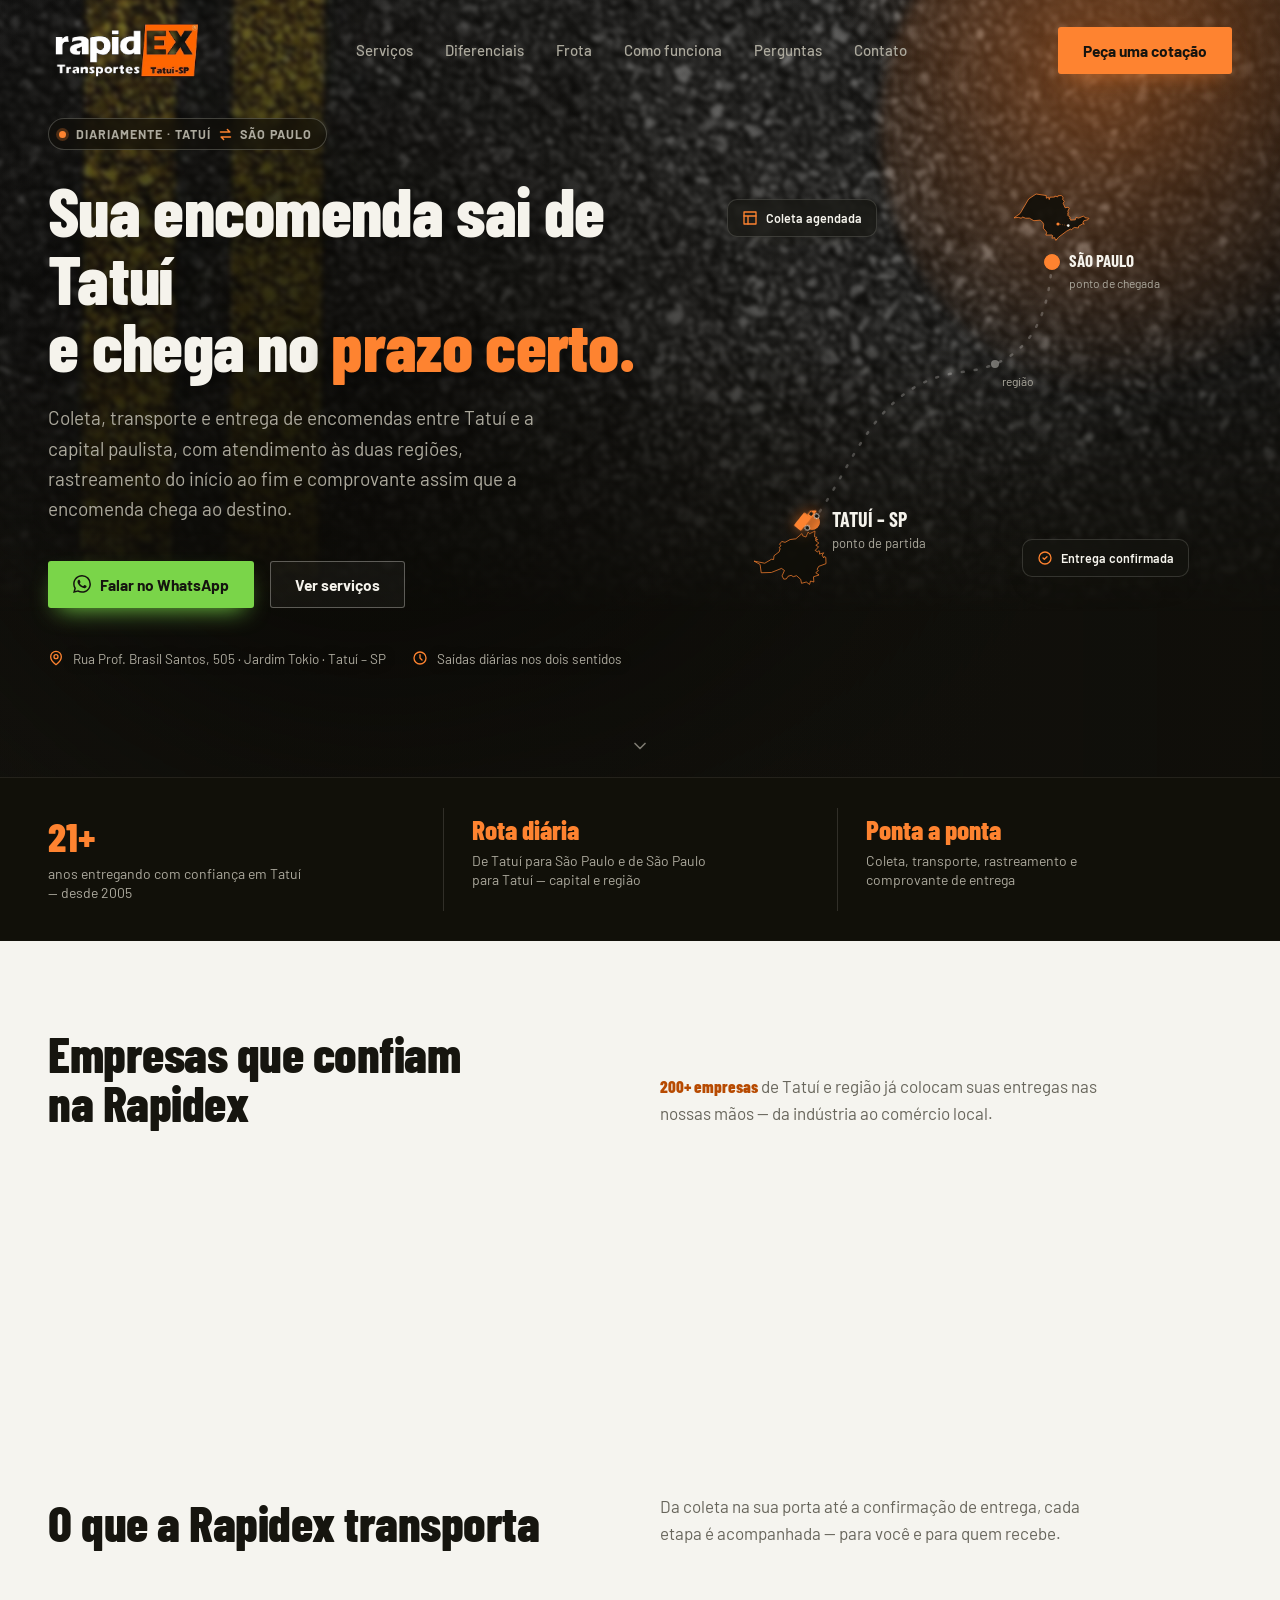
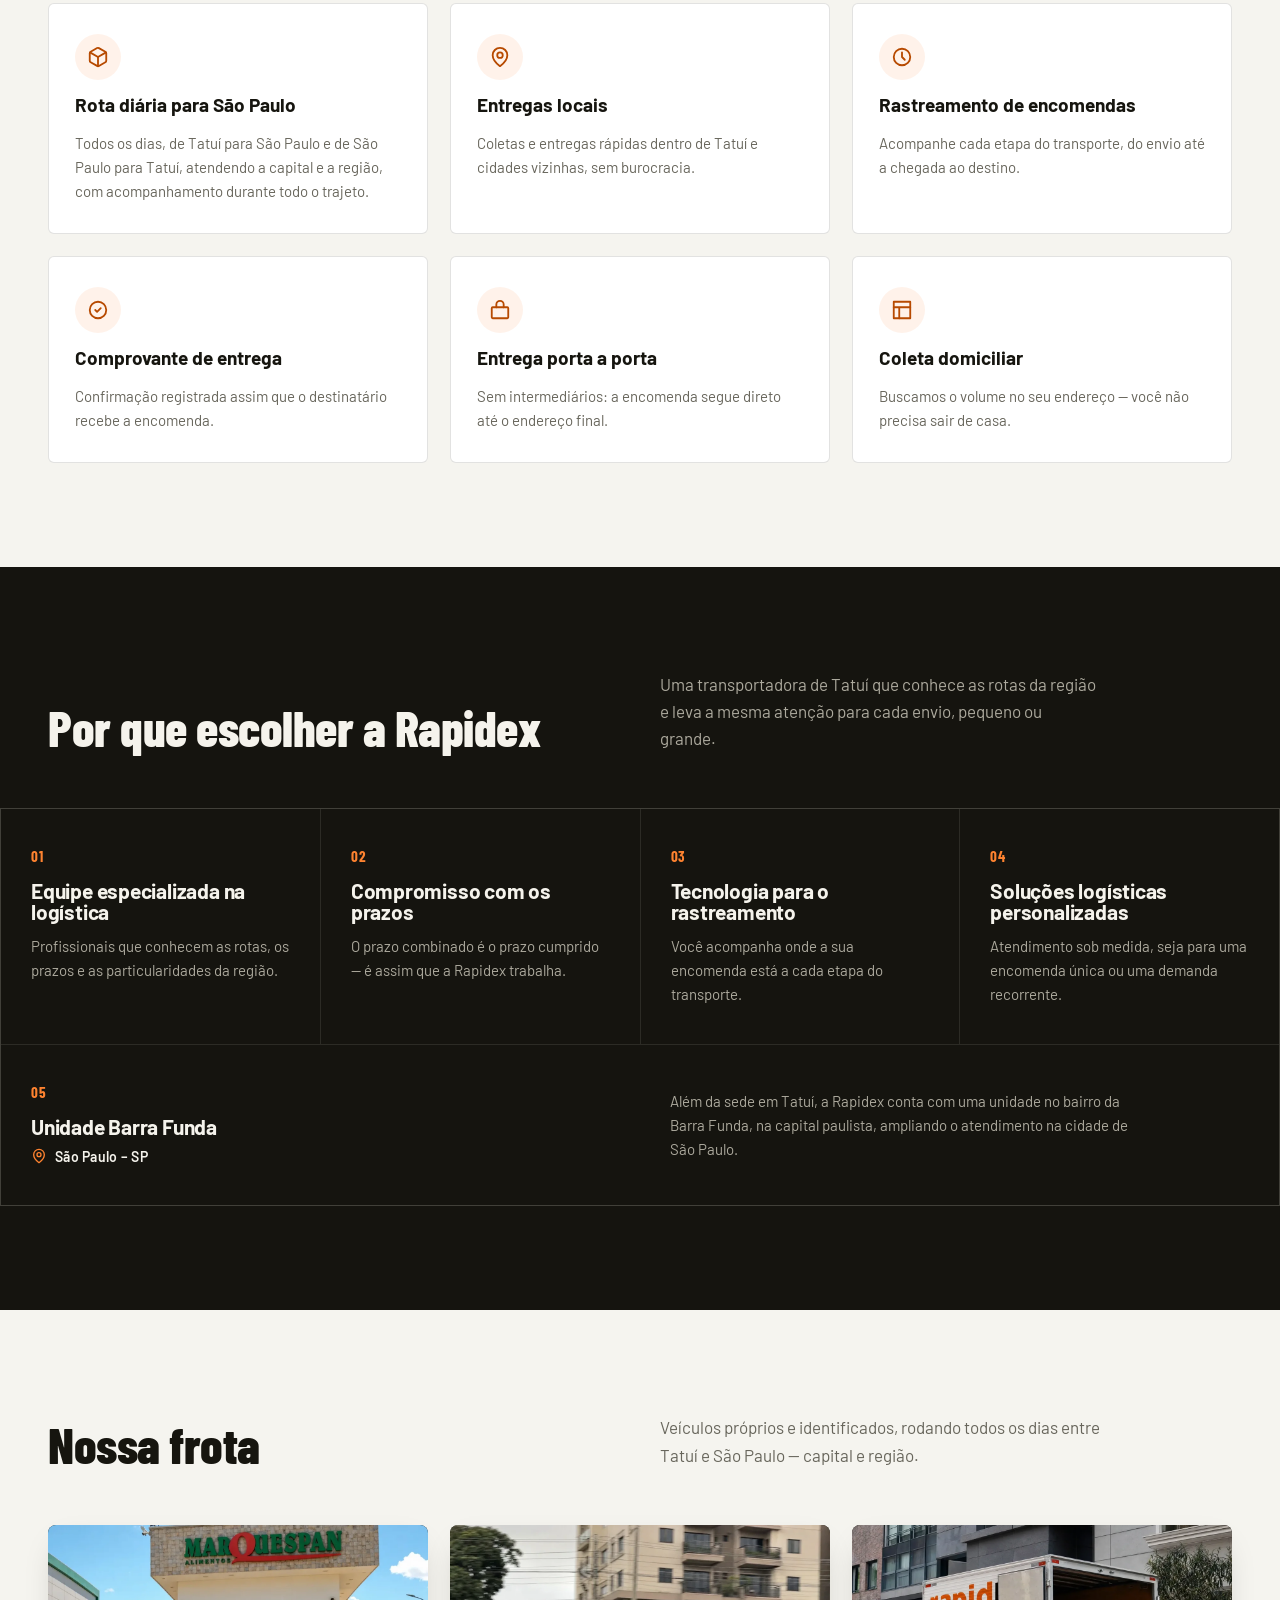
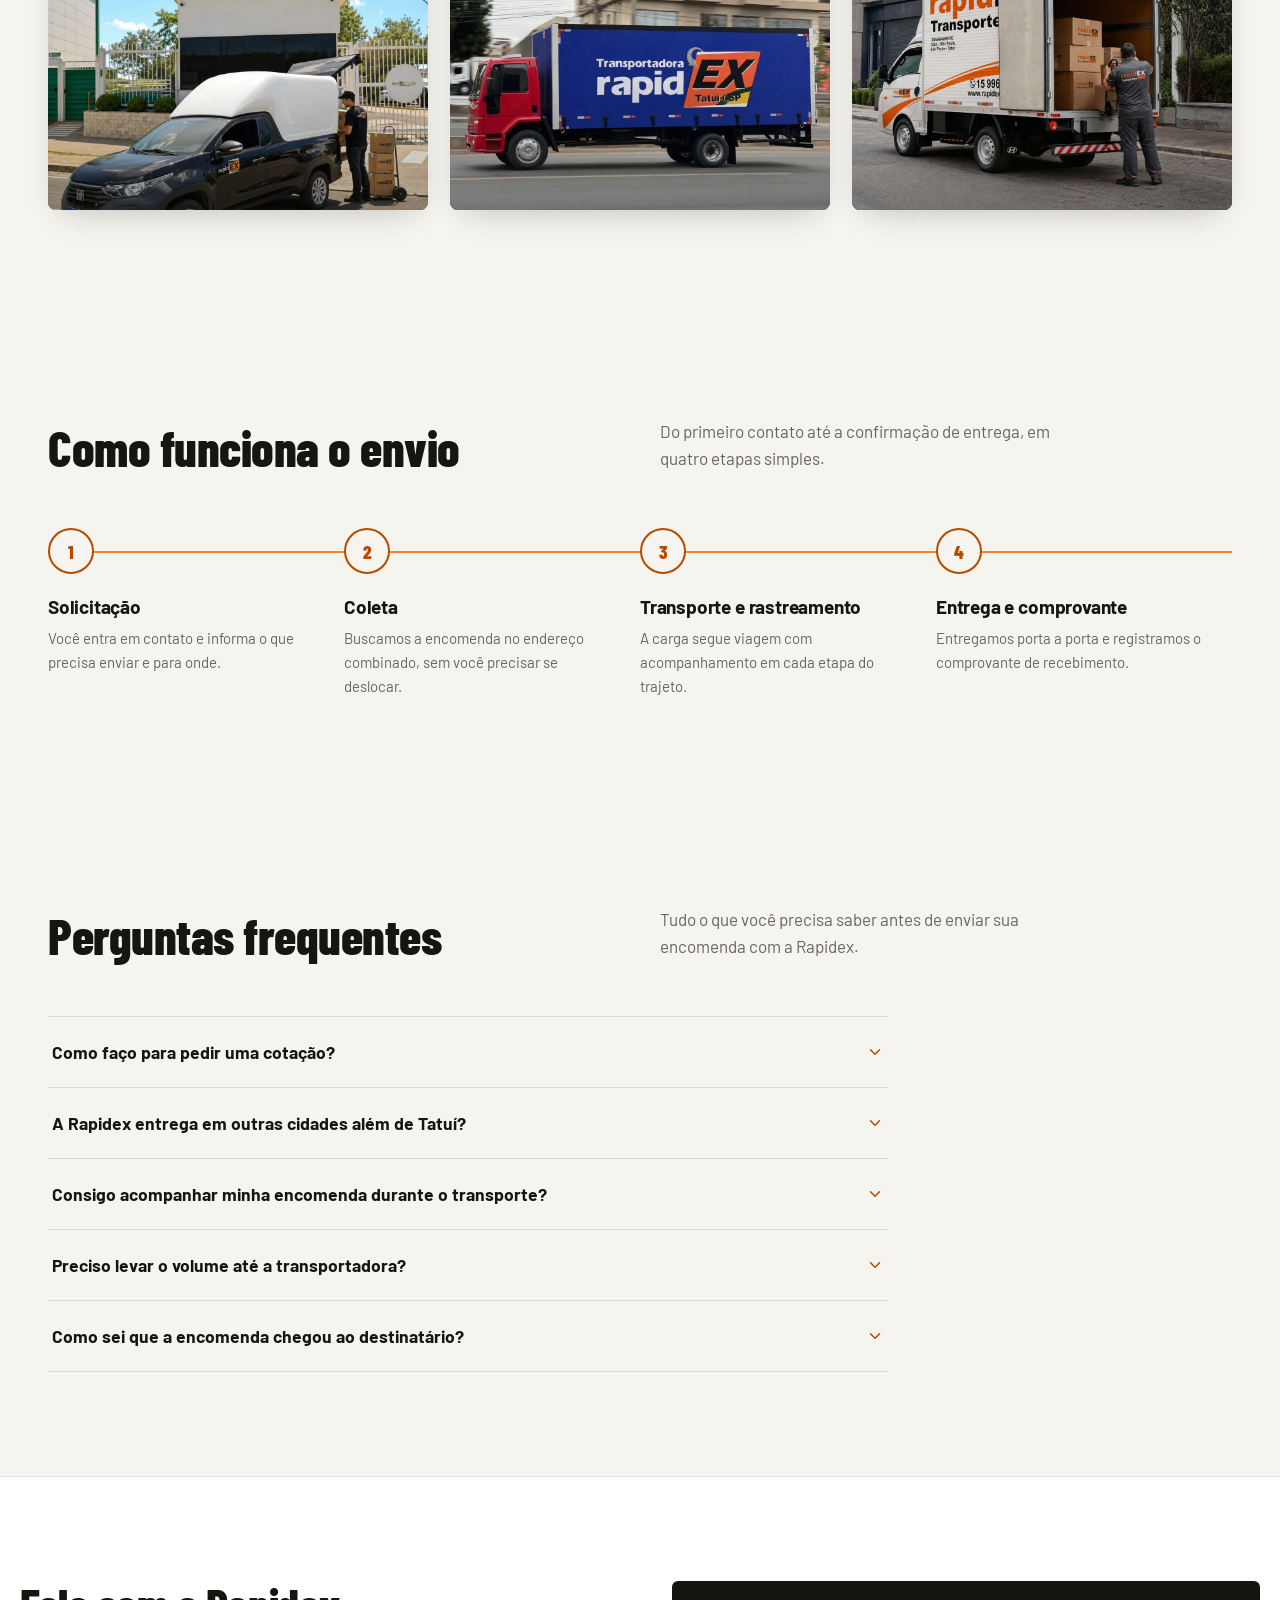
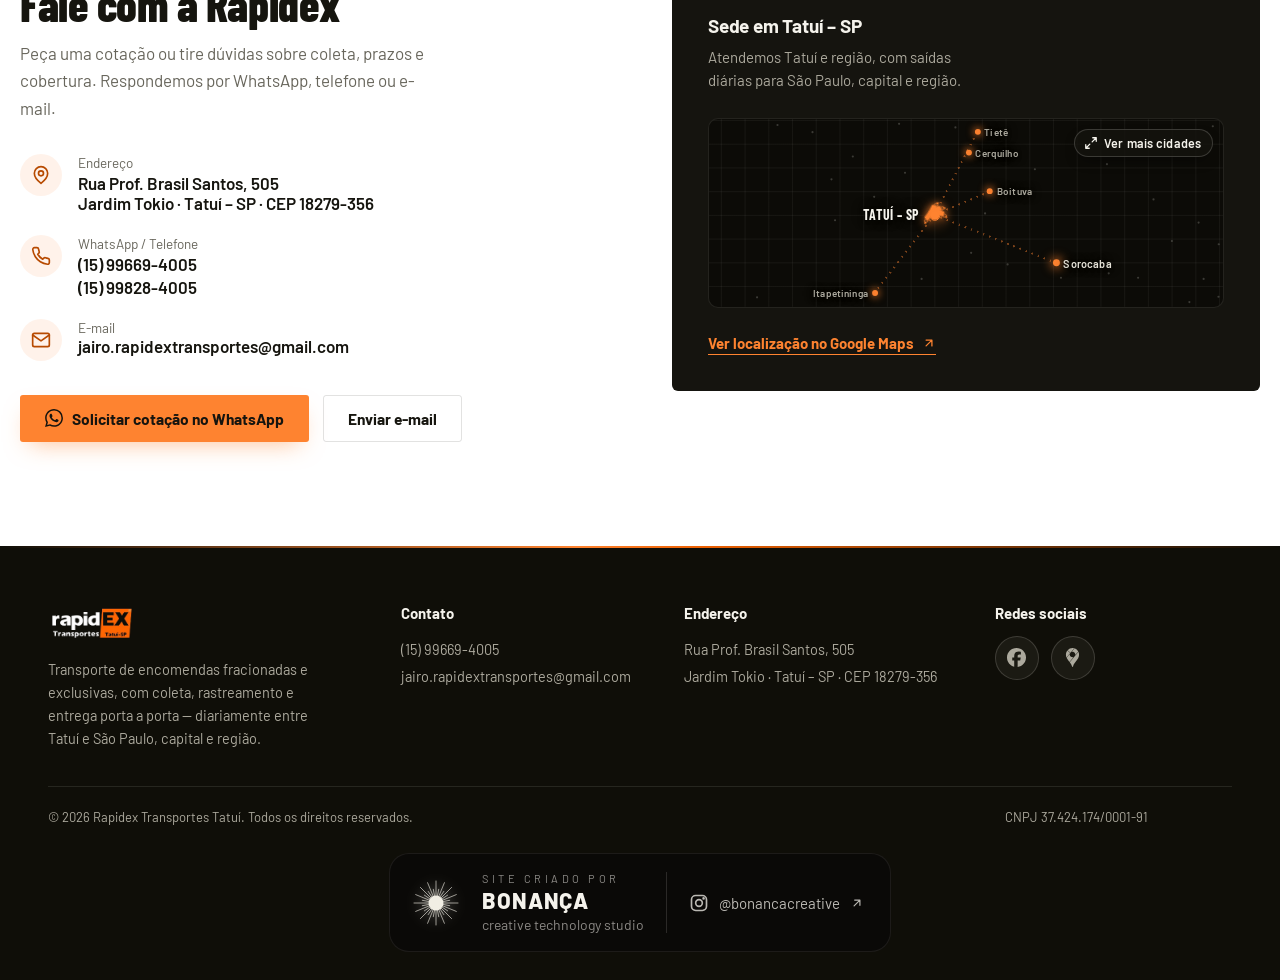
==== commit d3079b66: "Add Bonança credit badge to footer Co-Authored-By: Claude Sonnet 5.5 <noreply@anthropic.com> Claude-" ====
--- a/index.html
+++ b/index.html
@@ -396,6 +396,17 @@
 .rpx-social a:hover::before{opacity:1;transform:scale(1);}
 .rpx-social a:hover svg{transform:scale(1.1);}
 .rpx-social a:active{transform:translateY(-2px) scale(1.02);}
+.rpx-credit{display:flex;justify-content:center;padding-top:28px;}
+.rpx-credit-card{display:flex;align-items:center;gap:22px;max-width:100%;padding:18px 26px 18px 22px;border-radius:20px;background:#0A0907;border:1px solid rgba(245,243,236,.08);color:#EDEAE0;text-decoration:none;transition:border-color .25s ease,transform .25s ease;}
+.rpx-credit-card:hover{border-color:rgba(254,131,48,.55);transform:translateY(-2px);}
+.rpx-credit-star{width:48px;height:48px;flex:none;color:#F1EEE4;filter:drop-shadow(0 0 8px rgba(245,243,236,.45));}
+.rpx-credit-txt{display:flex;flex-direction:column;gap:3px;}
+.rpx-credit-txt small{font-size:11px;letter-spacing:.32em;text-transform:uppercase;color:rgba(245,243,236,.55);}
+.rpx-credit-txt strong{font-size:22px;letter-spacing:.04em;font-weight:800;text-transform:uppercase;color:#F5F3EC;line-height:1.1;}
+.rpx-credit-txt span{font-size:14px;color:rgba(245,243,236,.55);}
+.rpx-credit-ig{display:flex;align-items:center;gap:10px;padding-left:22px;border-left:1px solid rgba(245,243,236,.14);align-self:stretch;font-size:15px;color:rgba(245,243,236,.75);white-space:nowrap;}
+.rpx-credit-ig svg{width:20px;height:20px;flex:none;}
+@media (max-width:640px){.rpx-credit{padding-bottom:64px;}.rpx-credit-card{flex-wrap:wrap;gap:14px 16px;padding:16px 18px;}.rpx-credit-ig{border-left:0;border-top:1px solid rgba(245,243,236,.14);padding:12px 0 0;width:100%;}.rpx-credit-txt strong{font-size:19px;}}
 .rpx-footer-bottom{display:flex;justify-content:space-between;align-items:center;flex-wrap:wrap;gap:10px;padding-top:22px;padding-right:84px;font-size:13px;opacity:0;transform:translateY(14px);transition:opacity .6s var(--rpx-ease) .58s,transform .6s var(--rpx-ease) .58s;}
 footer.is-visible .rpx-footer-bottom{opacity:1;transform:translateY(0);}
 
@@ -1136,6 +1147,17 @@
       <span>© <span id="rpx-year">2026</span> Rapidex Transportes Tatuí. Todos os direitos reservados.</span>
       <span>CNPJ 37.424.174/0001-91</span>
     </div>
+    <div class="rpx-credit">
+      <a class="rpx-credit-card" href="https://www.instagram.com/bonancacreative" target="_blank" rel="noopener" aria-label="Site criado por Bonança, creative technology studio — Instagram @bonancacreative">
+        <svg class="rpx-credit-star" viewBox="0 0 48 48" aria-hidden="true"><path d="M31.0 24.0L46.0 24.0M30.9 25.4L37.7 26.7M30.5 26.7L44.3 32.4M29.8 27.9L35.6 31.8M28.9 28.9L39.6 39.6M27.9 29.8L31.8 35.6M26.7 30.5L32.4 44.3M25.4 30.9L26.7 37.7M24.0 31.0L24.0 46.0M22.6 30.9L21.3 37.7M21.3 30.5L15.6 44.3M20.1 29.8L16.2 35.6M19.1 28.9L8.4 39.6M18.2 27.9L12.4 31.8M17.5 26.7L3.7 32.4M17.1 25.4L10.3 26.7M17.0 24.0L2.0 24.0M17.1 22.6L10.3 21.3M17.5 21.3L3.7 15.6M18.2 20.1L12.4 16.2M19.1 19.1L8.4 8.4M20.1 18.2L16.2 12.4M21.3 17.5L15.6 3.7M22.6 17.1L21.3 10.3M24.0 17.0L24.0 2.0M25.4 17.1L26.7 10.3M26.7 17.5L32.4 3.7M27.9 18.2L31.8 12.4M28.9 19.1L39.6 8.4M29.8 20.1L35.6 16.2M30.5 21.3L44.3 15.6M30.9 22.6L37.7 21.3" stroke="currentColor" stroke-width=".9" stroke-linecap="round" fill="none" opacity=".7"/><circle cx="24" cy="24" r="7.5" fill="currentColor"/></svg>
+        <div class="rpx-credit-txt"><small>Site criado por</small><strong>Bonança</strong><span>creative technology studio</span></div>
+        <div class="rpx-credit-ig">
+          <svg viewBox="0 0 24 24" fill="none" stroke="currentColor" stroke-width="2" stroke-linecap="round" stroke-linejoin="round" aria-hidden="true"><rect x="3" y="3" width="18" height="18" rx="5"/><circle cx="12" cy="12" r="4"/><circle cx="17.5" cy="6.5" r=".6" fill="currentColor"/></svg>
+          <span>@bonancacreative</span>
+          <svg viewBox="0 0 24 24" fill="none" stroke="currentColor" stroke-width="2" stroke-linecap="round" stroke-linejoin="round" aria-hidden="true" style="width:14px;height:14px"><path d="M7 17L17 7M8 7h9v9"/></svg>
+        </div>
+      </a>
+    </div>
   </div>
 </footer>
 
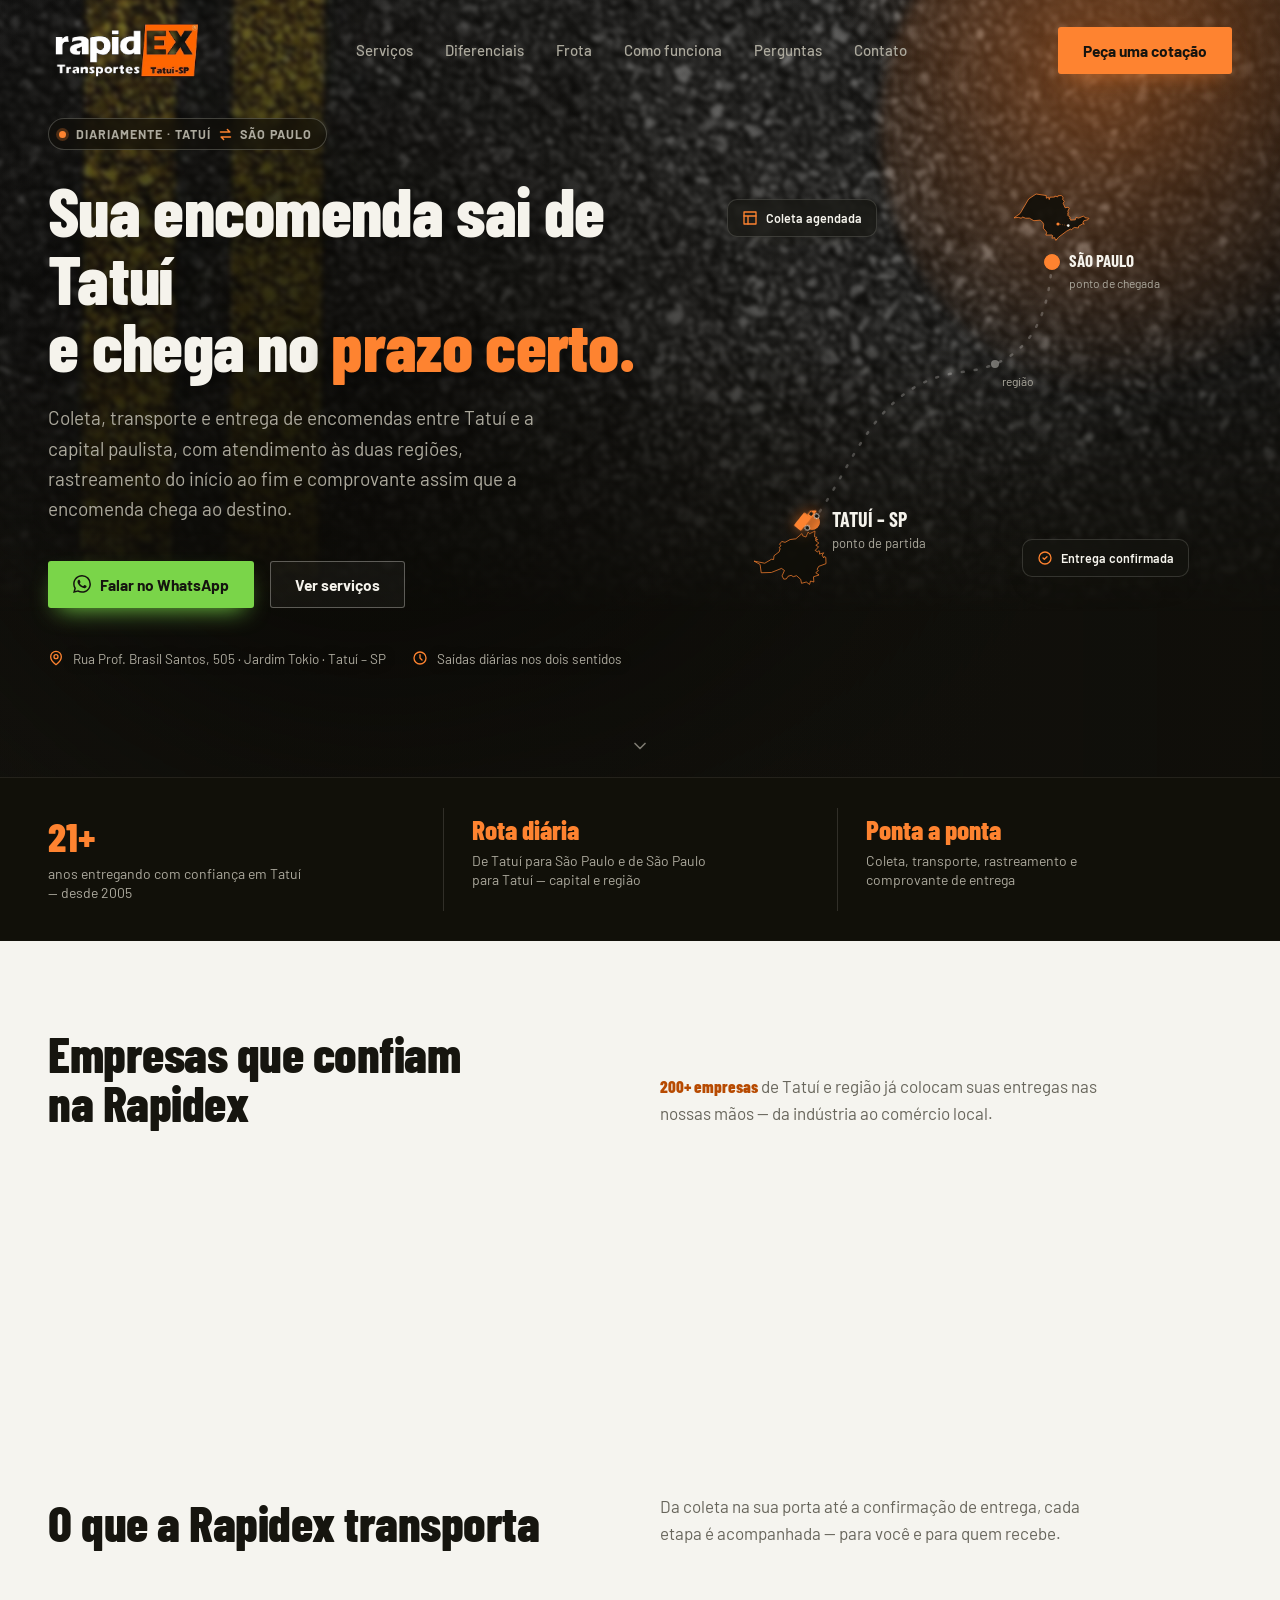
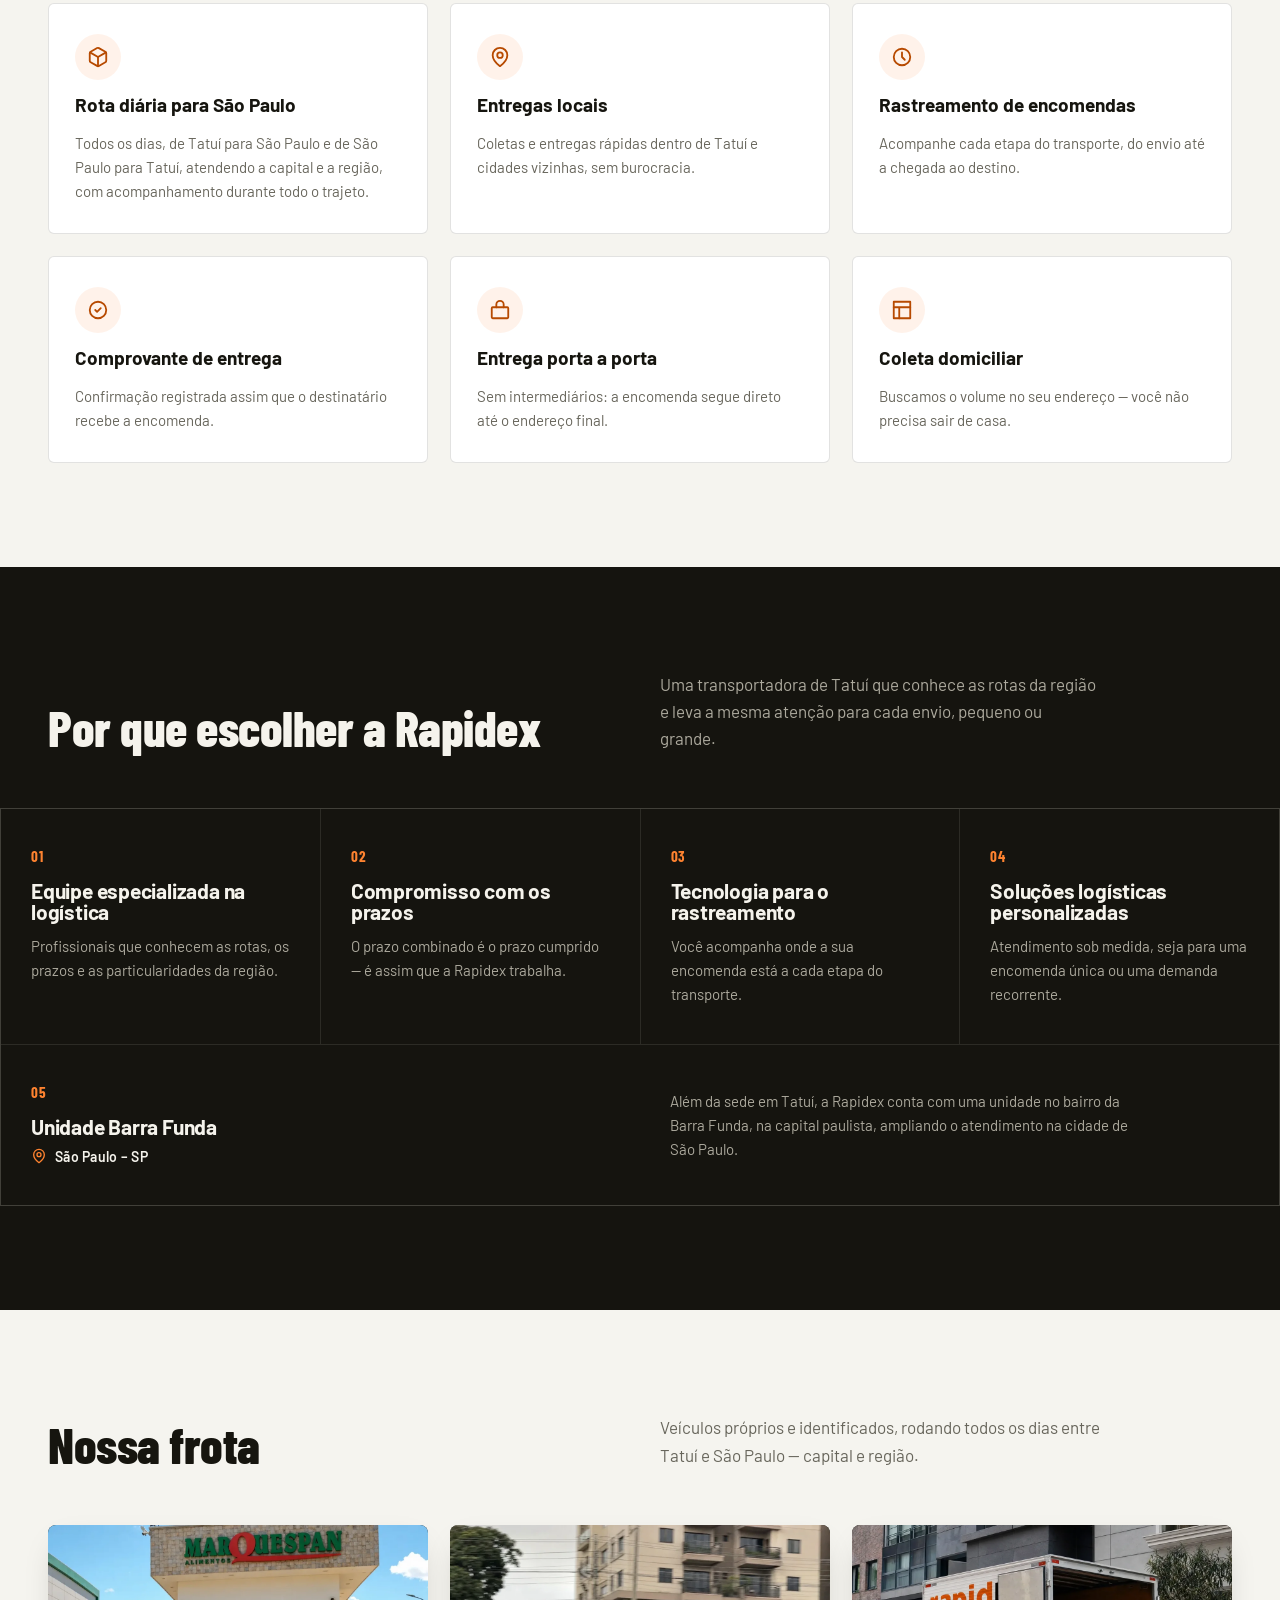
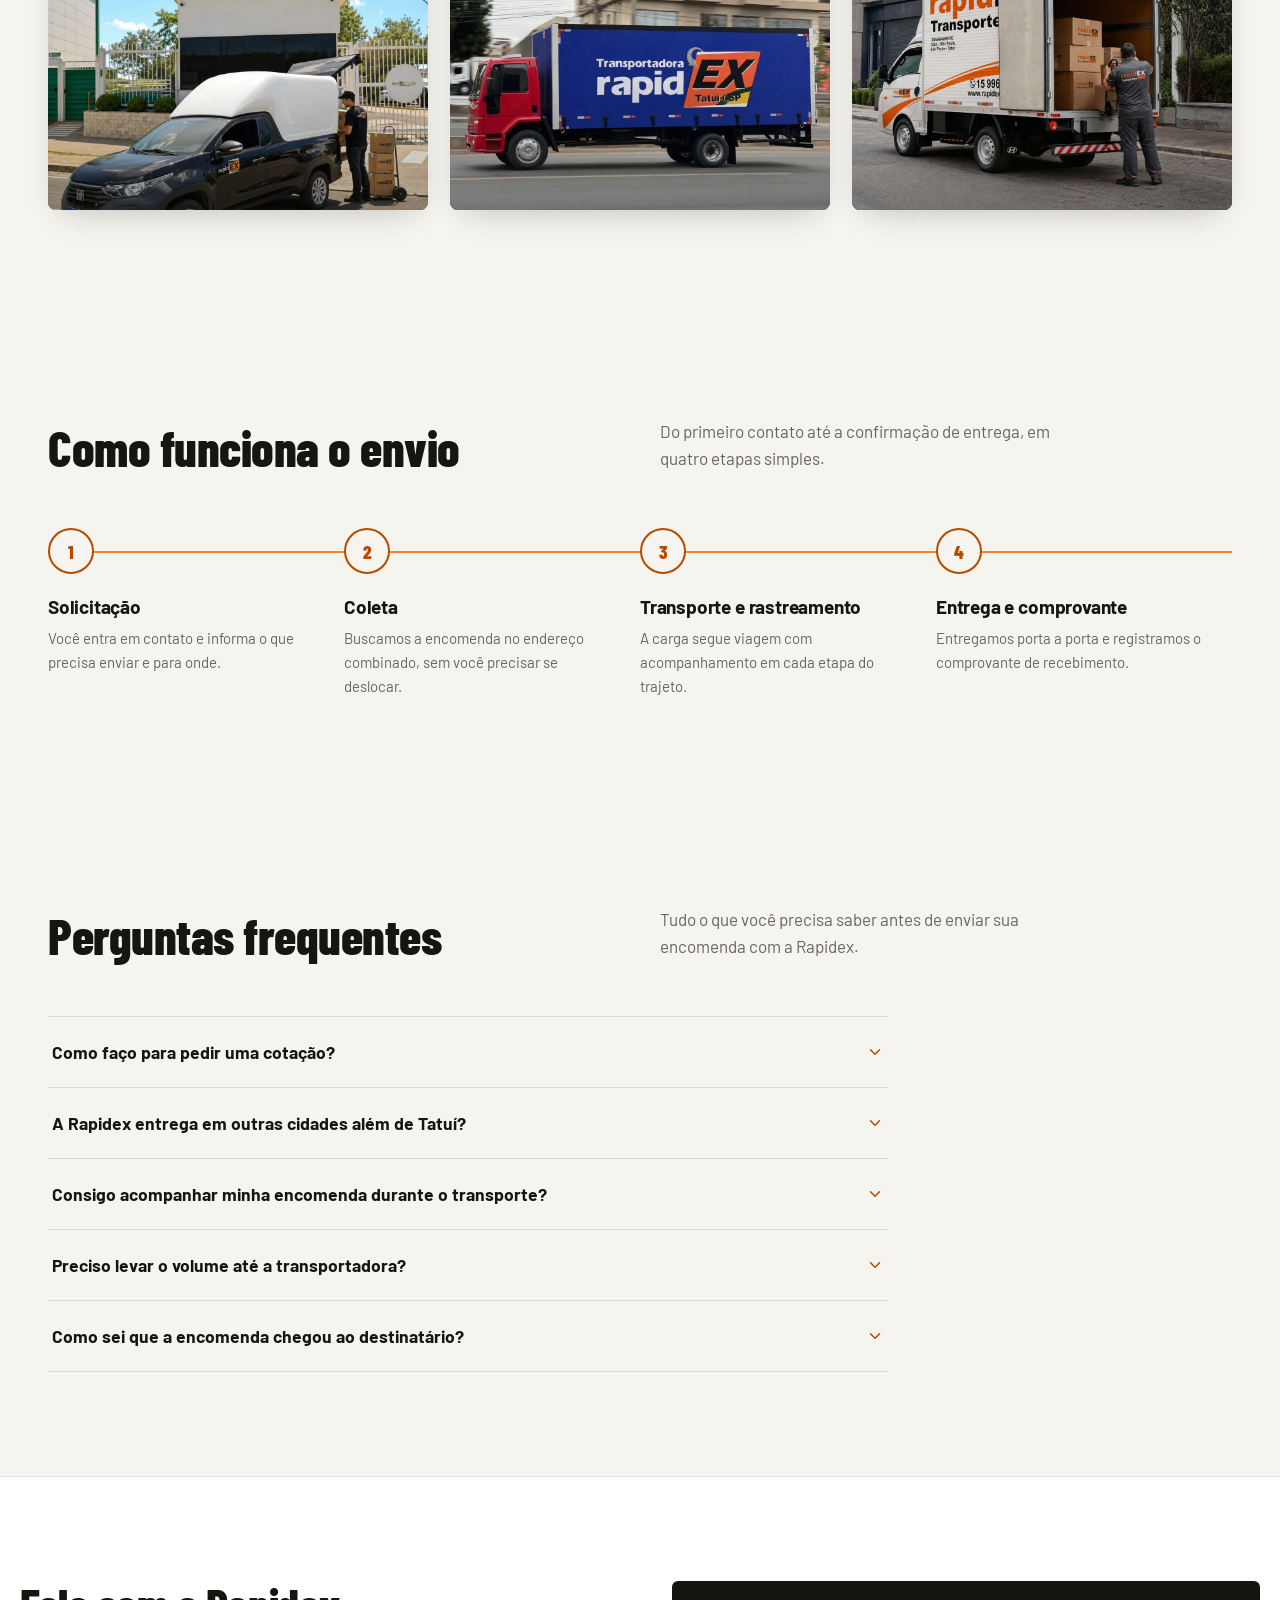
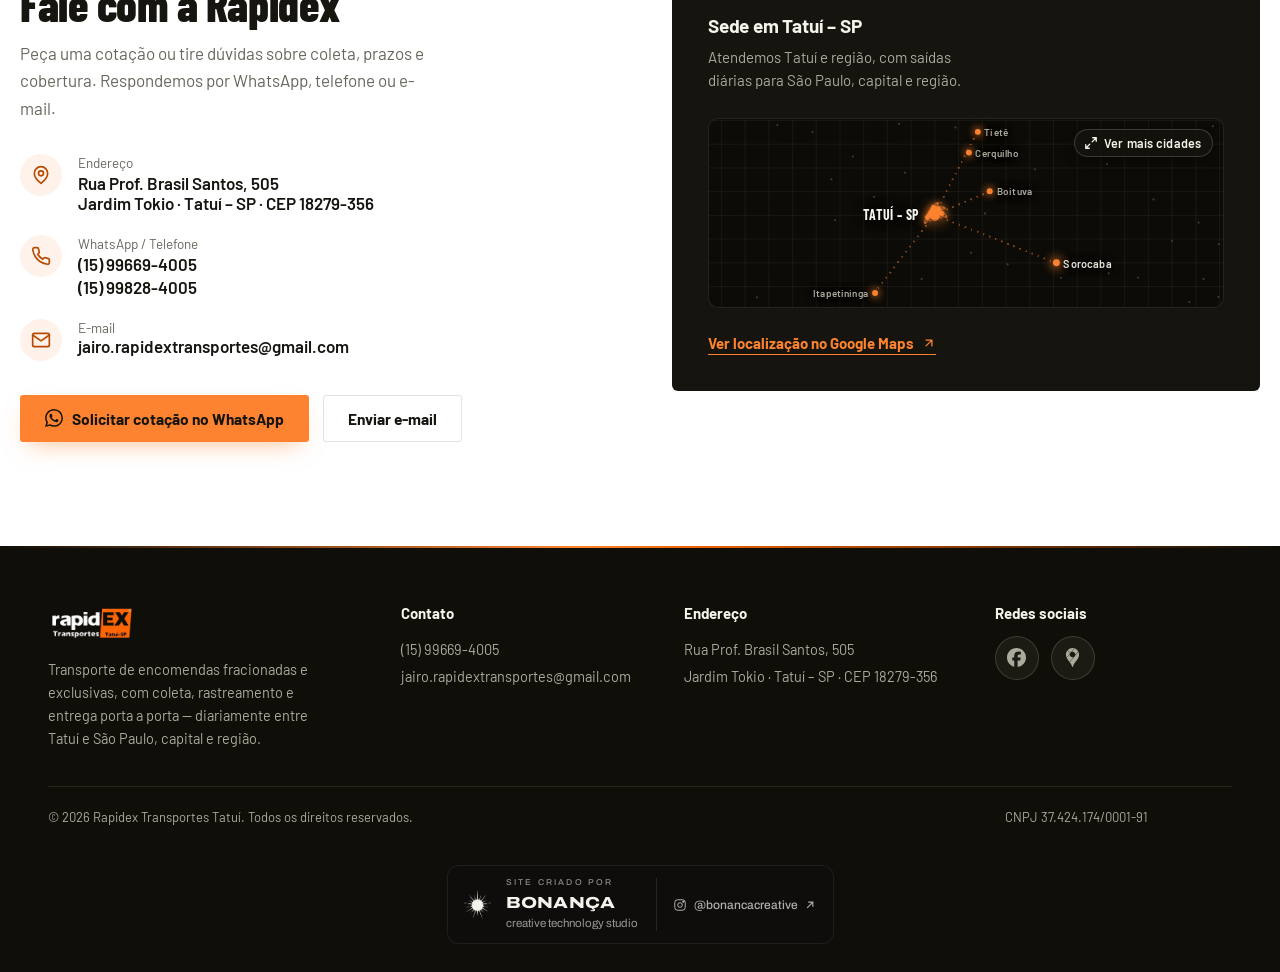
==== commit 80b02060: "Replace credit badge with the exact Bonança signature from Casinha do Garimpo (sun image, Archivo fo" ====
--- a/index.html
+++ b/index.html
@@ -37,7 +37,7 @@
 <script type="application/ld+json">{"@context": "https://schema.org", "@type": "LocalBusiness", "name": "Rapidex Transportes", "url": "https://rapidextatui.com/", "logo": "https://rapidextatui.com/assets/rapidex-logo.png", "image": "https://rapidextatui.com/assets/og-rapidex.jpg", "description": "Transporte de encomendas fracionadas e exclusivas, com saídas diárias entre Tatuí e São Paulo, capital e região.", "foundingDate": "2005-10-10", "telephone": "+55-15-99669-4005", "email": "jairo.rapidextransportes@gmail.com", "address": {"@type": "PostalAddress", "addressLocality": "Tatuí", "addressRegion": "SP", "addressCountry": "BR"}, "geo": {"@type": "GeoCoordinates", "latitude": -23.3355705, "longitude": -47.8533787}, "areaServed": ["Tatuí e região", "São Paulo (capital) e região"], "sameAs": ["https://www.facebook.com/rapidex.floriano", "https://www.google.com/maps/place/TRANSPORTADORA+RAPIDEX+TATUI+LTDA/@-23.3355505,-47.8636785,3010m/data=!3m2!1e3!4b1!4m6!3m5!1s0x94c5d8e336f9d78f:0xbaa27cdbf4aa8ed2!8m2!3d-23.3355705!4d-47.8533787!16s%2Fg%2F11c1xp5sr7"]}</script>
 <link rel="preconnect" href="https://fonts.googleapis.com">
 <link rel="preconnect" href="https://fonts.gstatic.com" crossorigin="">
-<link href="https://fonts.googleapis.com/css2?family=Barlow+Condensed:wght@600;700;800;900&amp;family=Barlow:wght@400;500;600;700&amp;display=swap" rel="stylesheet">
+<link href="https://fonts.googleapis.com/css2?family=Barlow+Condensed:wght@600;700;800;900&amp;family=Barlow:wght@400;500;600;700&amp;family=Archivo:wdth,wght@125,400;125,800&amp;display=swap" rel="stylesheet">
 <style>
 :root{
   --rpx-bg:#F5F4EF;
@@ -396,17 +396,37 @@
 .rpx-social a:hover::before{opacity:1;transform:scale(1);}
 .rpx-social a:hover svg{transform:scale(1.1);}
 .rpx-social a:active{transform:translateY(-2px) scale(1.02);}
-.rpx-credit{display:flex;justify-content:center;padding-top:28px;}
-.rpx-credit-card{display:flex;align-items:center;gap:22px;max-width:100%;padding:18px 26px 18px 22px;border-radius:20px;background:#0A0907;border:1px solid rgba(245,243,236,.08);color:#EDEAE0;text-decoration:none;transition:border-color .25s ease,transform .25s ease;}
-.rpx-credit-card:hover{border-color:rgba(254,131,48,.55);transform:translateY(-2px);}
-.rpx-credit-star{width:48px;height:48px;flex:none;color:#F1EEE4;filter:drop-shadow(0 0 8px rgba(245,243,236,.45));}
-.rpx-credit-txt{display:flex;flex-direction:column;gap:3px;}
-.rpx-credit-txt small{font-size:11px;letter-spacing:.32em;text-transform:uppercase;color:rgba(245,243,236,.55);}
-.rpx-credit-txt strong{font-size:22px;letter-spacing:.04em;font-weight:800;text-transform:uppercase;color:#F5F3EC;line-height:1.1;}
-.rpx-credit-txt span{font-size:14px;color:rgba(245,243,236,.55);}
-.rpx-credit-ig{display:flex;align-items:center;gap:10px;padding-left:22px;border-left:1px solid rgba(245,243,236,.14);align-self:stretch;font-size:15px;color:rgba(245,243,236,.75);white-space:nowrap;}
-.rpx-credit-ig svg{width:20px;height:20px;flex:none;}
-@media (max-width:640px){.rpx-credit{padding-bottom:64px;}.rpx-credit-card{flex-wrap:wrap;gap:14px 16px;padding:16px 18px;}.rpx-credit-ig{border-left:0;border-top:1px solid rgba(245,243,236,.14);padding:12px 0 0;width:100%;}.rpx-credit-txt strong{font-size:19px;}}
+/* assinatura do estúdio Bonança — idêntica à do site da Casinha do Garimpo; o sol é recortado da logo original (não redesenhar) */
+.f-credit-wrap{display:flex;justify-content:center;margin-top:28px;padding-top:12px;}
+.f-credit{display:inline-flex;align-items:center;gap:14px;margin:0;padding:12px 18px 12px 14px;border-radius:12px;background:#0e0d0c;border:1px solid rgba(255,255,255,.07);color:inherit;text-decoration:none;transition:border-color .4s,transform .5s cubic-bezier(.22,1,.36,1),box-shadow .5s;}
+.f-credit:hover{border-color:rgba(255,255,255,.2);transform:translateY(-3px);box-shadow:0 18px 40px -20px rgba(0,0,0,.8);}
+.f-credit:focus-visible{outline:2px solid var(--rpx-orange);outline-offset:4px;}
+.fc-ig{display:inline-flex;align-items:center;gap:7px;margin-left:4px;padding-left:16px;align-self:stretch;border-left:1px solid rgba(255,255,255,.1);font:500 12px/1 "Archivo",sans-serif;color:rgba(245,243,236,.7);white-space:nowrap;transition:color .3s;}
+.fc-ig svg{width:14px;height:14px;flex:none;}
+.fc-ig .fc-arrow{width:10px;height:10px;transition:transform .4s cubic-bezier(.22,1,.36,1);}
+.f-credit:hover .fc-ig{color:#f5f3ec;}
+.f-credit:hover .fc-arrow{transform:translate(2px,-2px);}
+.fc-sol-wrap{display:inline-flex;flex:none;}
+.fc-sol{width:30px;height:auto;flex:none;animation:solGira 40s linear infinite;}
+@keyframes solGira{to{transform:rotate(360deg);}}
+.fc-txt{display:flex;flex-direction:column;gap:4px;white-space:nowrap;font-family:"Archivo",sans-serif;color:#f5f3ec;}
+.fc-txt small{font:500 8.5px/1.2 "Archivo",sans-serif;font-stretch:100%;letter-spacing:.26em;text-transform:uppercase;color:rgba(245,243,236,.55);}
+.fc-txt b{display:inline-block;font-weight:800;font-stretch:125%;font-size:16px;line-height:1.2;letter-spacing:.02em;text-transform:uppercase;clip-path:inset(-30% 0 -30% 0);}
+.fc-txt span{font-size:11.5px;line-height:1.3;color:rgba(245,243,236,.6);}
+/* entrada (mesma sequência da Casinha): o cartão sobe, o sol nasce girando e o nome se escreve da esquerda pra direita */
+.js .f-credit:not(.is-in){opacity:0;transform:translateY(24px);}
+.js .f-credit:not(.is-in) .fc-sol-wrap{opacity:0;transform:scale(.2) rotate(-200deg);}
+.js .f-credit:not(.is-in) .fc-txt small,.js .f-credit:not(.is-in) .fc-txt>span{opacity:0;transform:translateY(8px);}
+.js .f-credit:not(.is-in) .fc-txt b{clip-path:inset(-30% 100% -30% 0);}
+.js .f-credit:not(.is-in) .fc-ig{opacity:0;transform:translateX(-10px);}
+.f-credit.is-anim{transition:opacity .8s cubic-bezier(.215,.61,.355,1),transform .8s cubic-bezier(.215,.61,.355,1),border-color .4s,box-shadow .5s;}
+.f-credit.is-anim .fc-sol-wrap{transition:opacity 1.3s cubic-bezier(.215,.61,.355,1) .15s,transform 1.3s cubic-bezier(.34,1.56,.64,1) .15s;}
+.f-credit.is-anim .fc-txt small{transition:opacity .6s cubic-bezier(.215,.61,.355,1) .4s,transform .6s cubic-bezier(.215,.61,.355,1) .4s;}
+.f-credit.is-anim .fc-txt b{transition:clip-path 1s cubic-bezier(.455,.03,.515,.955) .5s;}
+.f-credit.is-anim .fc-txt>span{transition:opacity .6s cubic-bezier(.215,.61,.355,1) 1.1s,transform .6s cubic-bezier(.215,.61,.355,1) 1.1s;}
+.f-credit.is-anim .fc-ig{transition:opacity .6s cubic-bezier(.215,.61,.355,1) 1.25s,transform .6s cubic-bezier(.215,.61,.355,1) 1.25s,color .3s;}
+@media (prefers-reduced-motion:reduce){.fc-sol{animation:none;}.js .f-credit:not(.is-in),.js .f-credit:not(.is-in) *{opacity:1!important;transform:none!important;clip-path:inset(-30% 0 -30% 0)!important;}}
+@media (max-width:640px){.f-credit-wrap{padding-bottom:72px;}.f-credit{flex-wrap:wrap;justify-content:center;padding:12px 16px;}.fc-ig{flex-basis:100%;justify-content:center;margin:2px 0 0;padding:10px 0 0;border-left:0;border-top:1px solid rgba(255,255,255,.1);}}
 .rpx-footer-bottom{display:flex;justify-content:space-between;align-items:center;flex-wrap:wrap;gap:10px;padding-top:22px;padding-right:84px;font-size:13px;opacity:0;transform:translateY(14px);transition:opacity .6s var(--rpx-ease) .58s,transform .6s var(--rpx-ease) .58s;}
 footer.is-visible .rpx-footer-bottom{opacity:1;transform:translateY(0);}
 
@@ -1147,17 +1167,14 @@
       <span>© <span id="rpx-year">2026</span> Rapidex Transportes Tatuí. Todos os direitos reservados.</span>
       <span>CNPJ 37.424.174/0001-91</span>
     </div>
-    <div class="rpx-credit">
-      <a class="rpx-credit-card" href="https://www.instagram.com/bonancacreative" target="_blank" rel="noopener" aria-label="Site criado por Bonança, creative technology studio — Instagram @bonancacreative">
-        <svg class="rpx-credit-star" viewBox="0 0 48 48" aria-hidden="true"><path d="M31.0 24.0L46.0 24.0M30.9 25.4L37.7 26.7M30.5 26.7L44.3 32.4M29.8 27.9L35.6 31.8M28.9 28.9L39.6 39.6M27.9 29.8L31.8 35.6M26.7 30.5L32.4 44.3M25.4 30.9L26.7 37.7M24.0 31.0L24.0 46.0M22.6 30.9L21.3 37.7M21.3 30.5L15.6 44.3M20.1 29.8L16.2 35.6M19.1 28.9L8.4 39.6M18.2 27.9L12.4 31.8M17.5 26.7L3.7 32.4M17.1 25.4L10.3 26.7M17.0 24.0L2.0 24.0M17.1 22.6L10.3 21.3M17.5 21.3L3.7 15.6M18.2 20.1L12.4 16.2M19.1 19.1L8.4 8.4M20.1 18.2L16.2 12.4M21.3 17.5L15.6 3.7M22.6 17.1L21.3 10.3M24.0 17.0L24.0 2.0M25.4 17.1L26.7 10.3M26.7 17.5L32.4 3.7M27.9 18.2L31.8 12.4M28.9 19.1L39.6 8.4M29.8 20.1L35.6 16.2M30.5 21.3L44.3 15.6M30.9 22.6L37.7 21.3" stroke="currentColor" stroke-width=".9" stroke-linecap="round" fill="none" opacity=".7"/><circle cx="24" cy="24" r="7.5" fill="currentColor"/></svg>
-        <div class="rpx-credit-txt"><small>Site criado por</small><strong>Bonança</strong><span>creative technology studio</span></div>
-        <div class="rpx-credit-ig">
-          <svg viewBox="0 0 24 24" fill="none" stroke="currentColor" stroke-width="2" stroke-linecap="round" stroke-linejoin="round" aria-hidden="true"><rect x="3" y="3" width="18" height="18" rx="5"/><circle cx="12" cy="12" r="4"/><circle cx="17.5" cy="6.5" r=".6" fill="currentColor"/></svg>
-          <span>@bonancacreative</span>
-          <svg viewBox="0 0 24 24" fill="none" stroke="currentColor" stroke-width="2" stroke-linecap="round" stroke-linejoin="round" aria-hidden="true" style="width:14px;height:14px"><path d="M7 17L17 7M8 7h9v9"/></svg>
-        </div>
+    <div class="f-credit-wrap">
+      <a class="f-credit" href="https://instagram.com/bonancacreative/" target="_blank" rel="noopener" aria-label="Site criado por Bonança, creative technology studio — ver no Instagram @bonancacreative">
+        <span class="fc-sol-wrap"><img class="fc-sol" src="assets/bonanca-sol.png" alt="" width="151" height="150" loading="lazy" decoding="async"></span>
+        <span class="fc-txt"><small>Site criado por</small><b>Bonança</b><span>creative technology studio</span></span>
+        <span class="fc-ig"><svg viewBox="0 0 24 24" fill="none" stroke="currentColor" stroke-width="1.7" aria-hidden="true"><rect x="3" y="3" width="18" height="18" rx="5"/><circle cx="12" cy="12" r="4"/><circle cx="17.5" cy="6.5" r="1" fill="currentColor"/></svg><span>@bonancacreative</span><svg class="fc-arrow" viewBox="0 0 14 14" fill="none" stroke="currentColor" stroke-width="1.6" aria-hidden="true"><path d="M3 11L11 3M4.5 3H11V9.5"/></svg></span>
       </a>
     </div>
+    <script>(function(){var c=document.querySelector('.f-credit');if(!c)return;function go(){c.classList.add('is-anim');requestAnimationFrame(function(){c.classList.add('is-in');});setTimeout(function(){c.classList.remove('is-anim');},2000);}if(!('IntersectionObserver' in window)){c.classList.add('is-in');return;}var io=new IntersectionObserver(function(e){if(e[0].isIntersecting){io.disconnect();go();}},{rootMargin:'0px 0px -5% 0px'});io.observe(c);})();</script>
   </div>
 </footer>
 
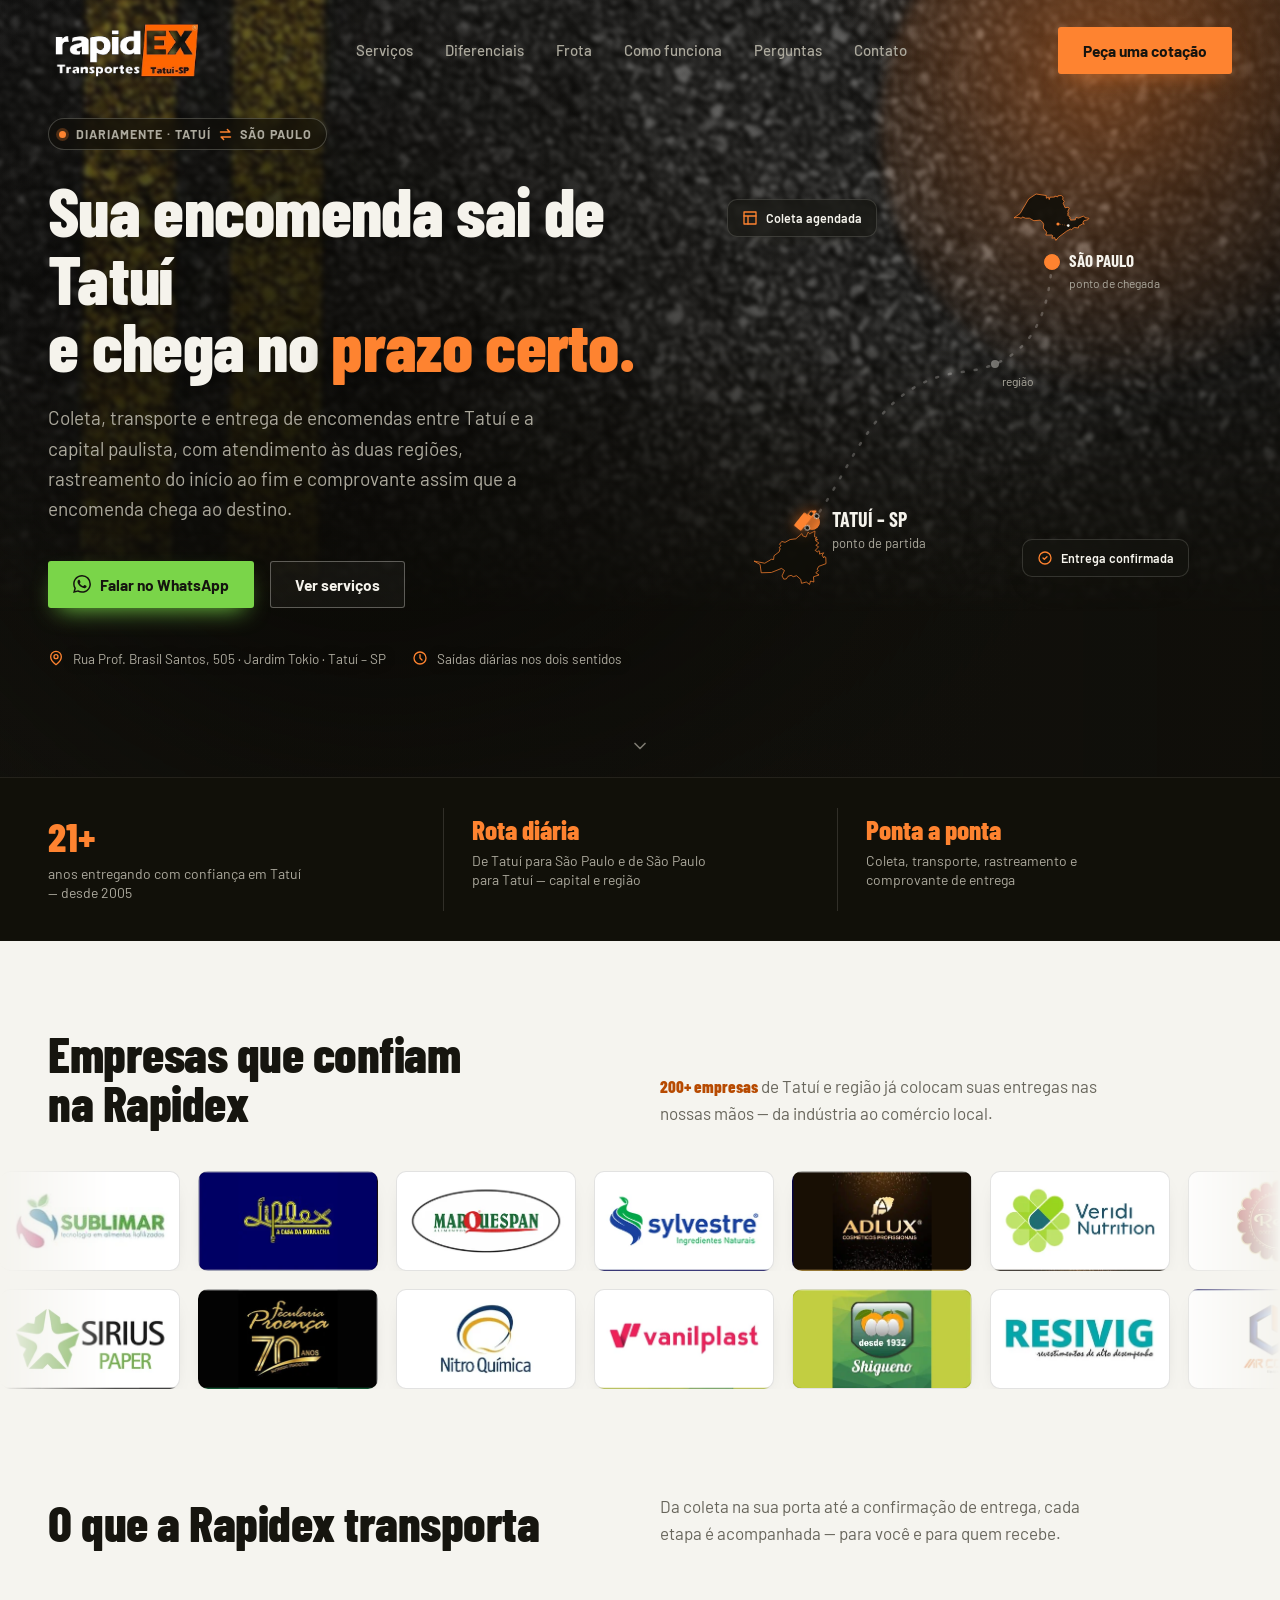
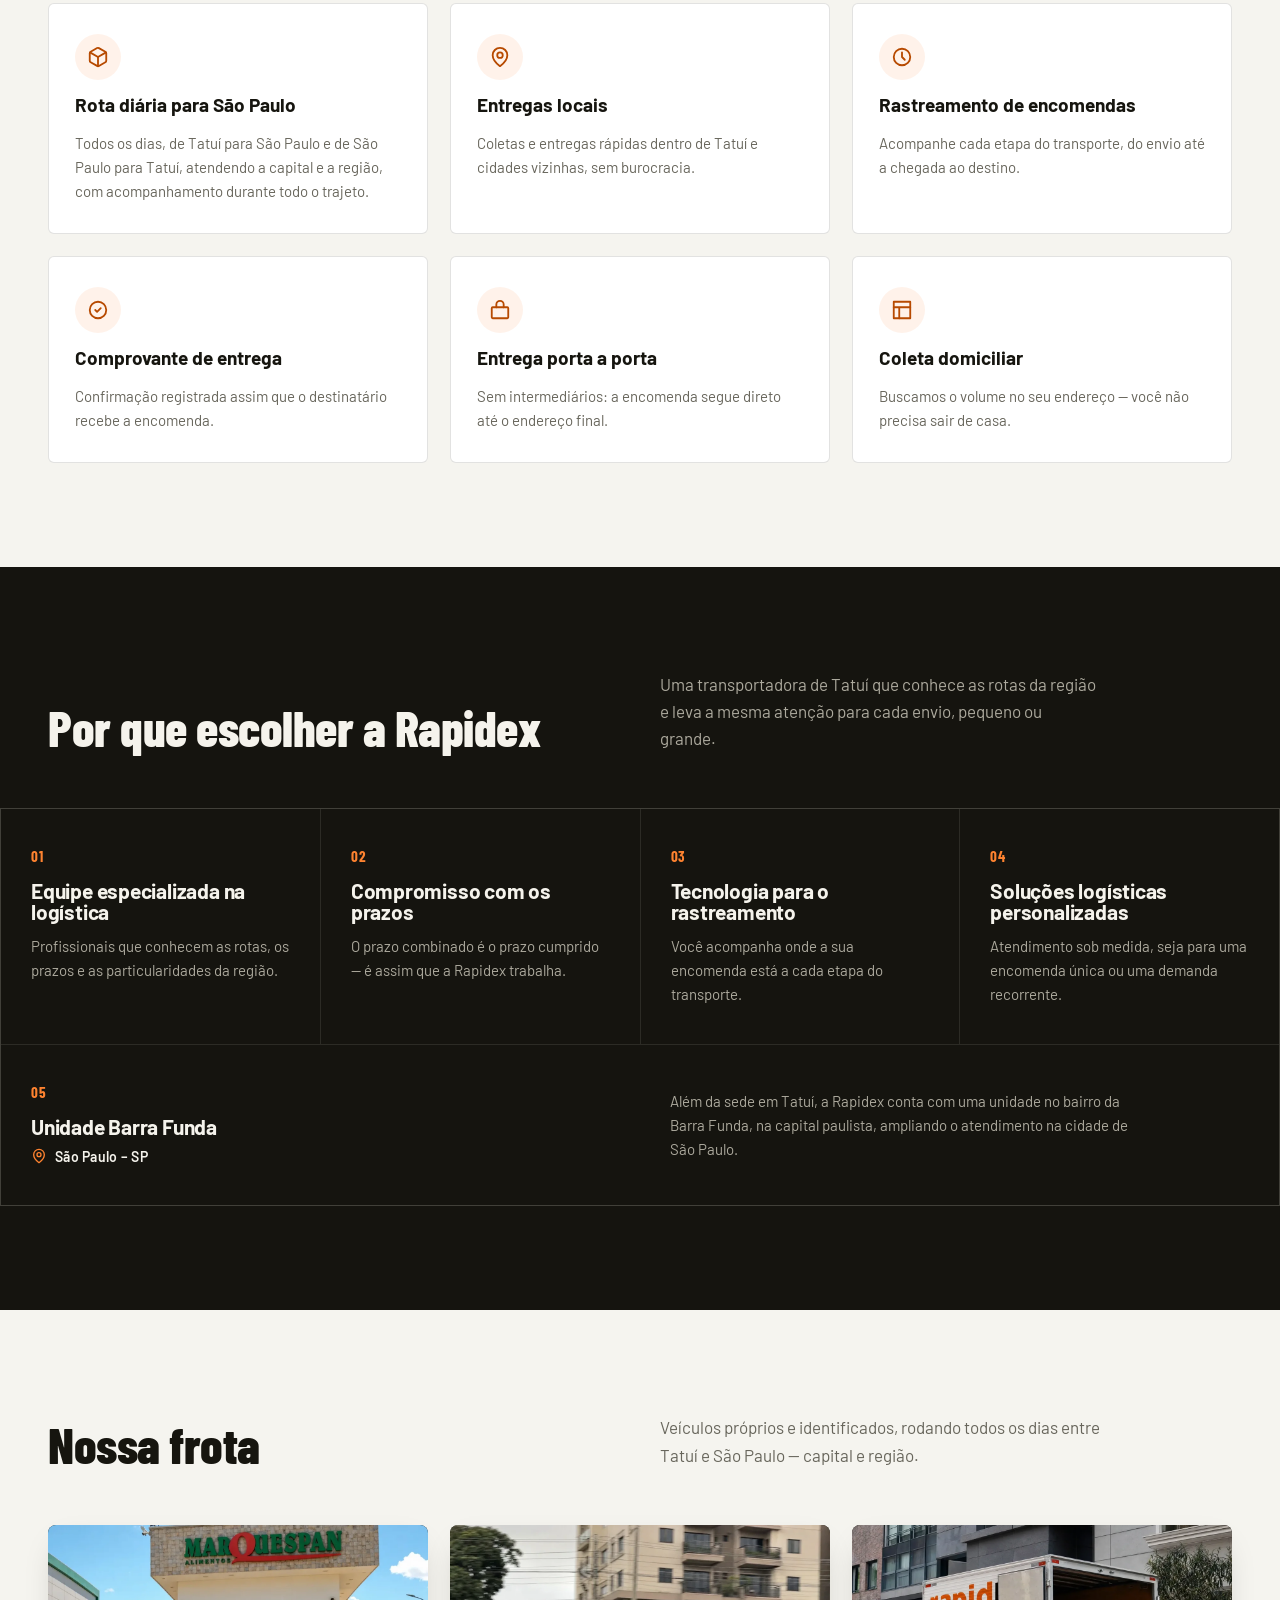
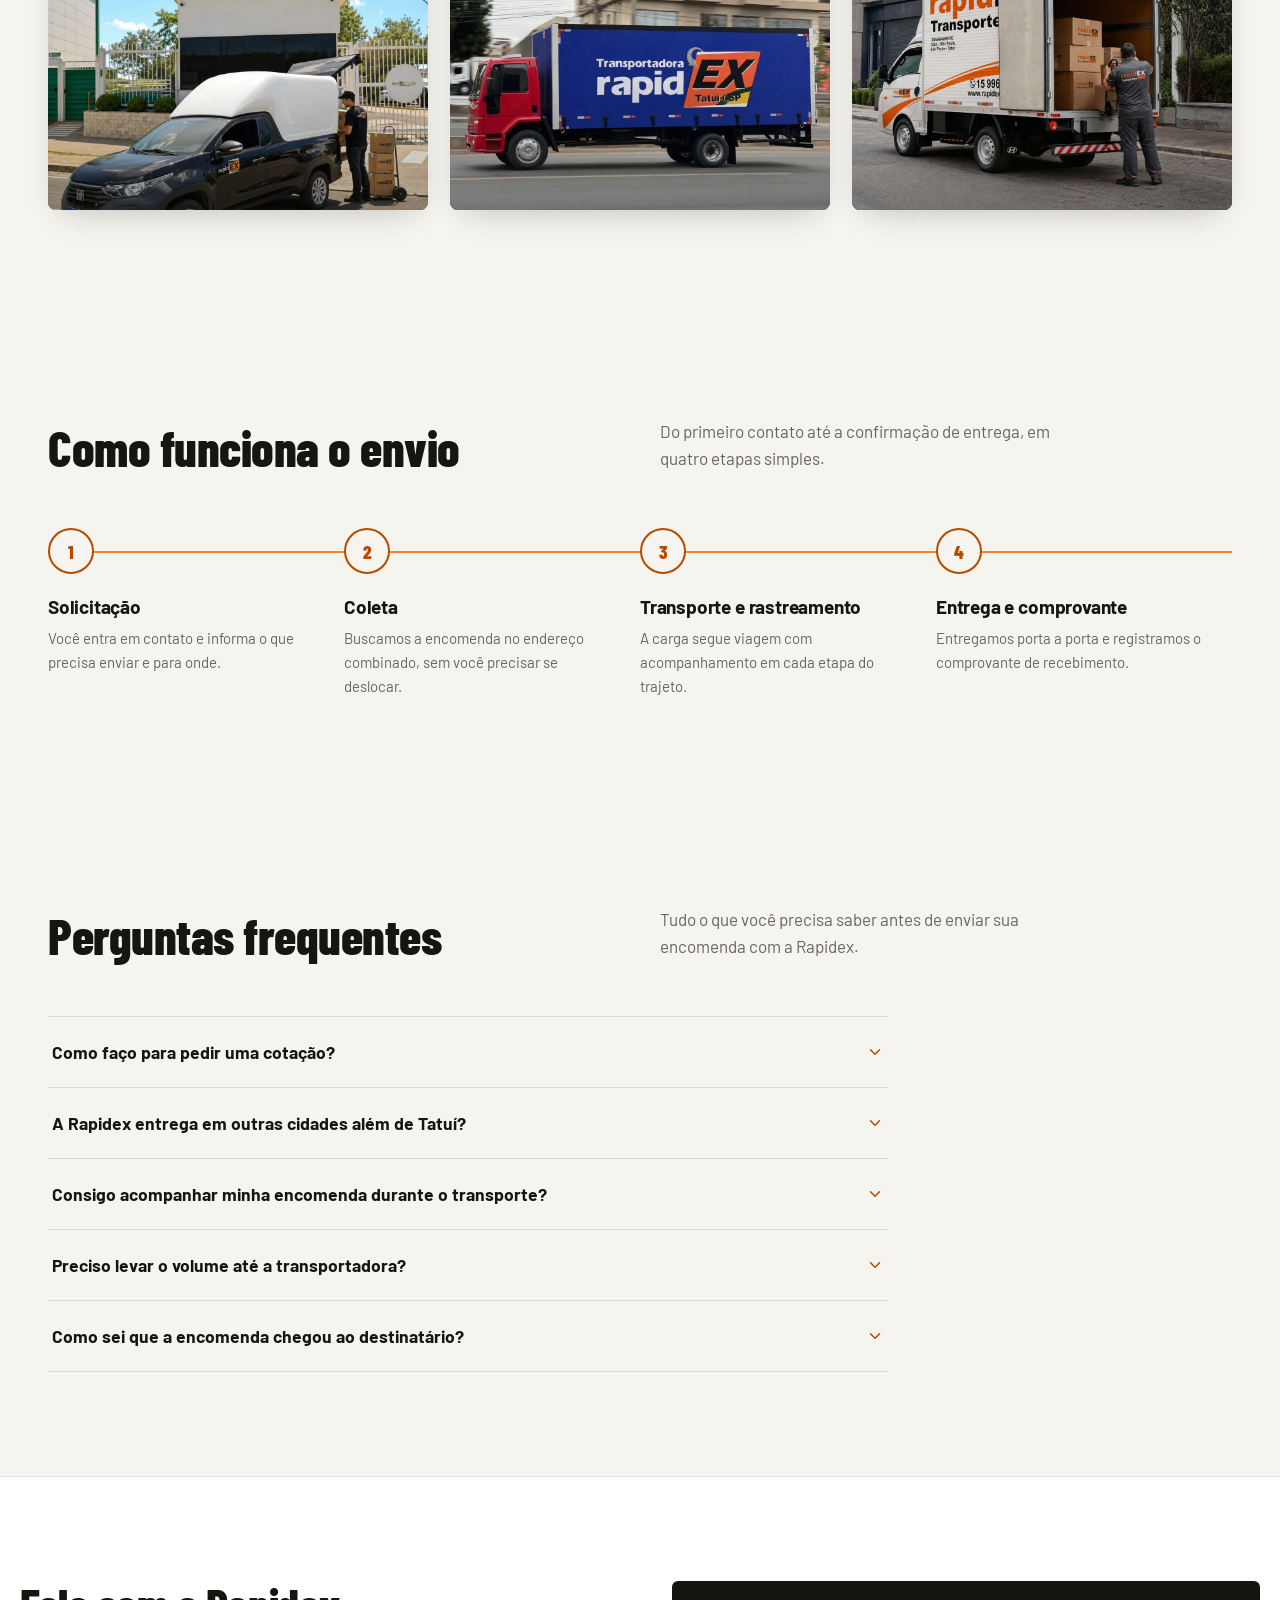
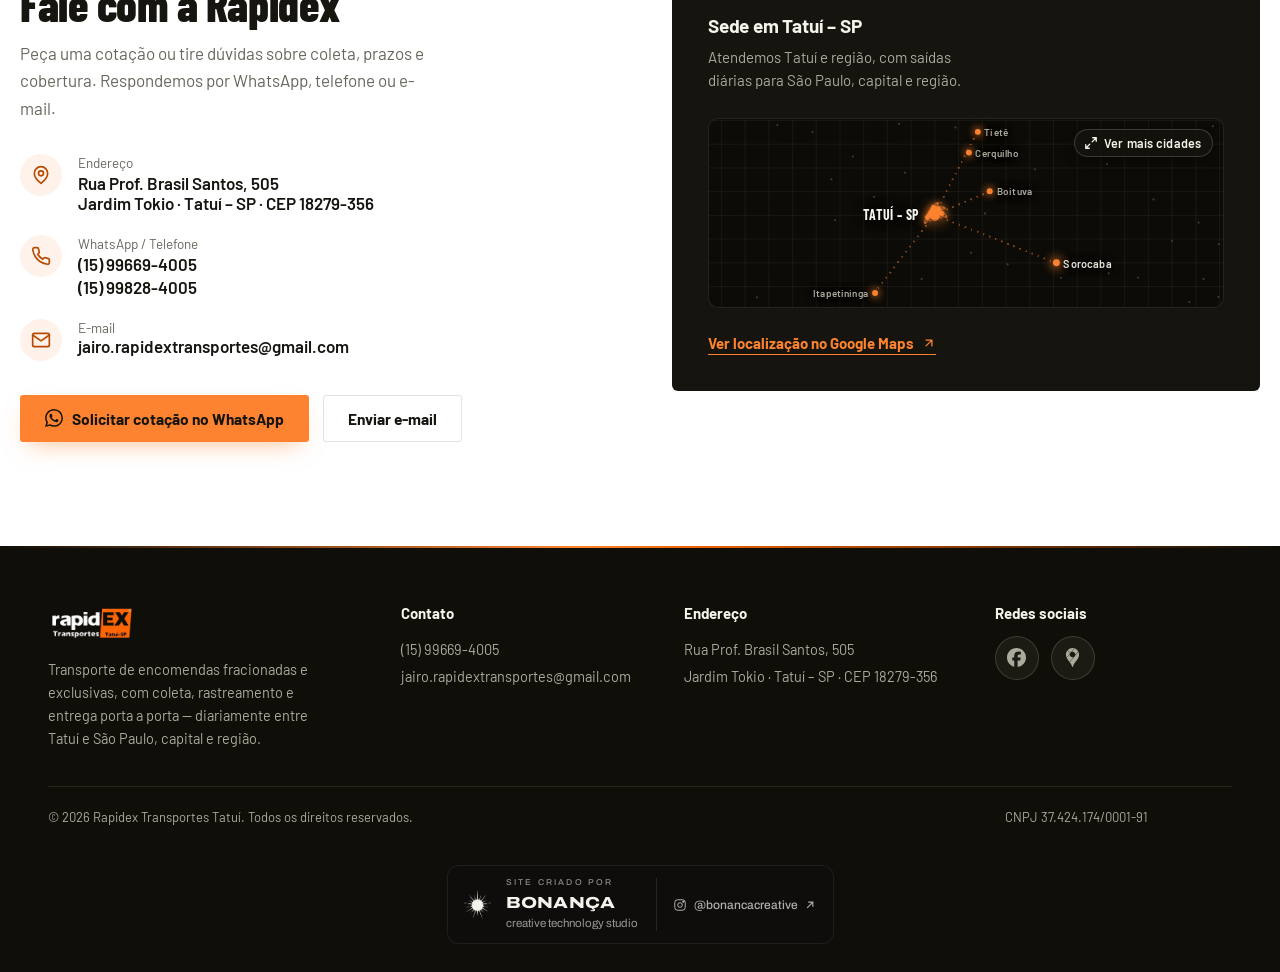
==== commit db4bd6aa: "Embed Bonança sun image in index.html so it works without the extra file Co-Authored-By: Claude Opus" ====
--- a/index.html
+++ b/index.html
@@ -1169,7 +1169,7 @@
     </div>
     <div class="f-credit-wrap">
       <a class="f-credit" href="https://instagram.com/bonancacreative/" target="_blank" rel="noopener" aria-label="Site criado por Bonança, creative technology studio — ver no Instagram @bonancacreative">
-        <span class="fc-sol-wrap"><img class="fc-sol" src="assets/bonanca-sol.png" alt="" width="151" height="150" loading="lazy" decoding="async"></span>
+        <span class="fc-sol-wrap"><img class="fc-sol" src="[data-uri]" alt="" width="151" height="150" loading="lazy" decoding="async"></span>
         <span class="fc-txt"><small>Site criado por</small><b>Bonança</b><span>creative technology studio</span></span>
         <span class="fc-ig"><svg viewBox="0 0 24 24" fill="none" stroke="currentColor" stroke-width="1.7" aria-hidden="true"><rect x="3" y="3" width="18" height="18" rx="5"/><circle cx="12" cy="12" r="4"/><circle cx="17.5" cy="6.5" r="1" fill="currentColor"/></svg><span>@bonancacreative</span><svg class="fc-arrow" viewBox="0 0 14 14" fill="none" stroke="currentColor" stroke-width="1.6" aria-hidden="true"><path d="M3 11L11 3M4.5 3H11V9.5"/></svg></span>
       </a>
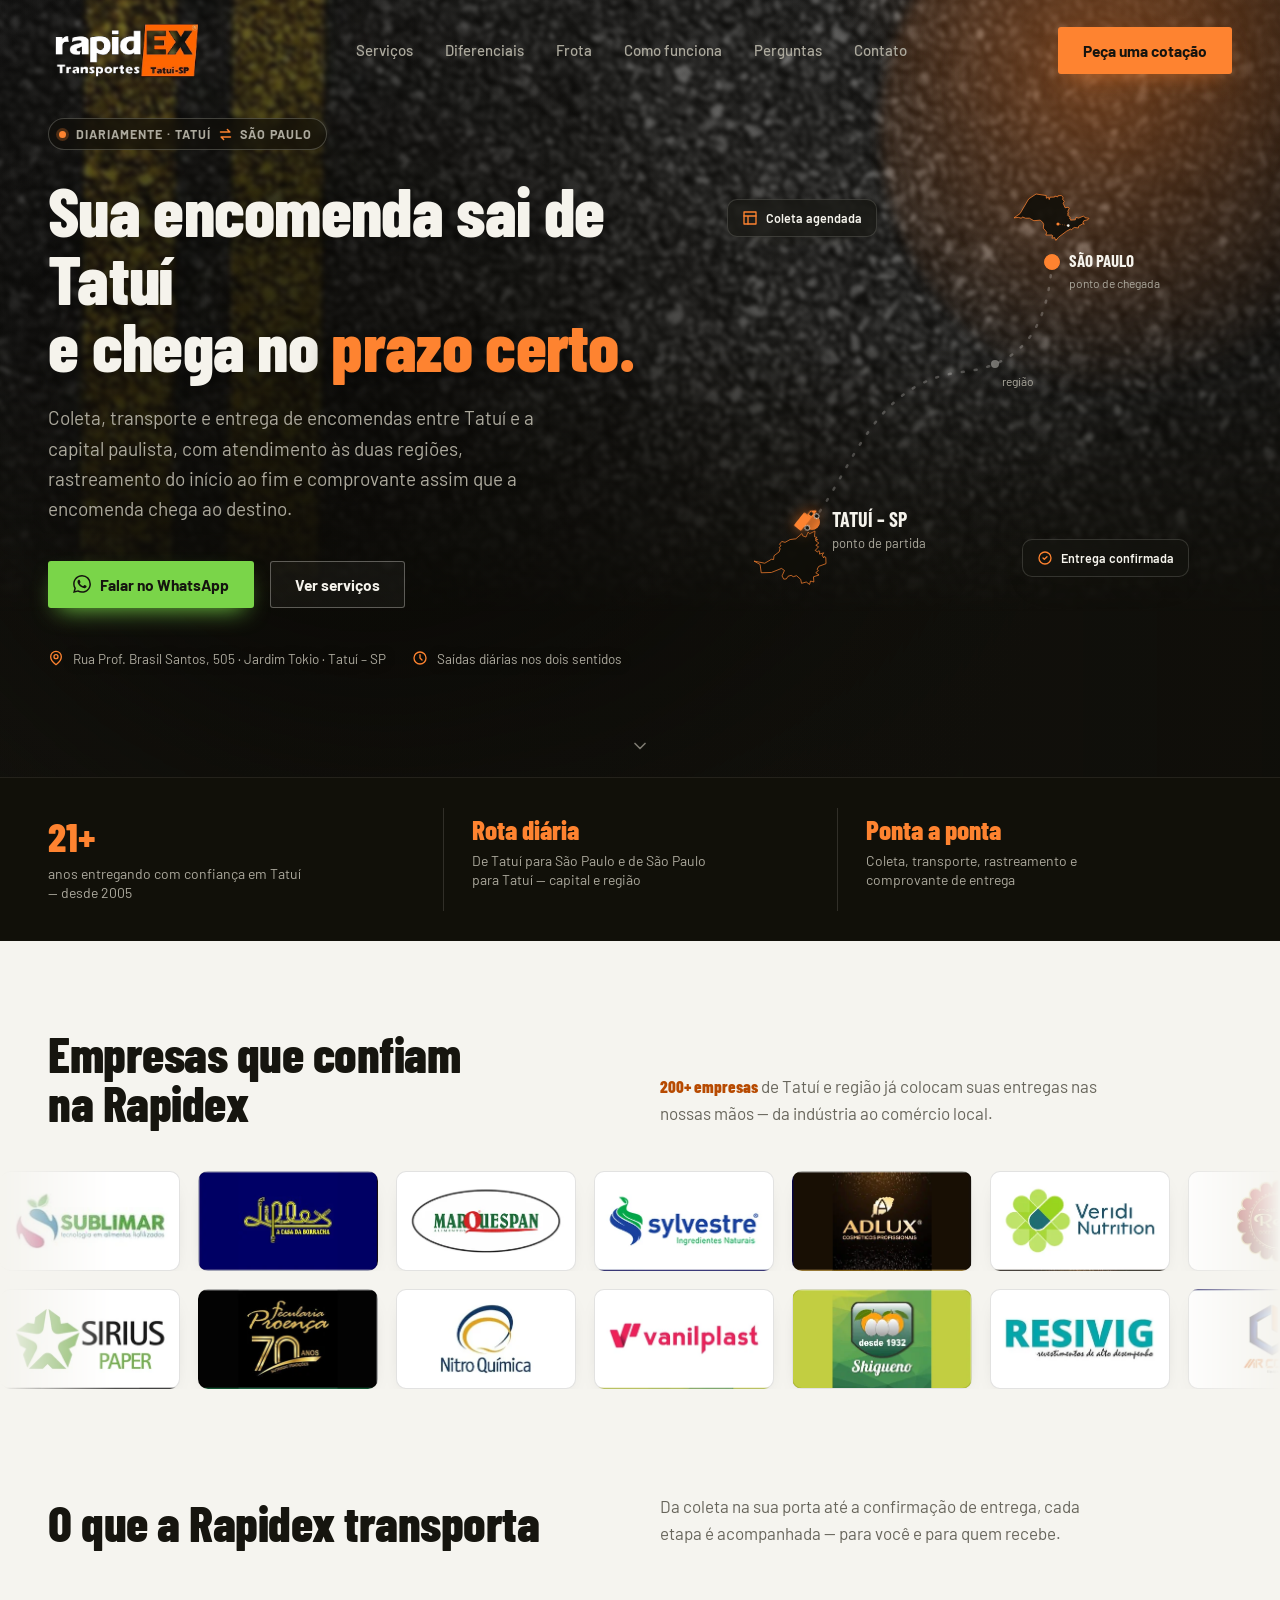
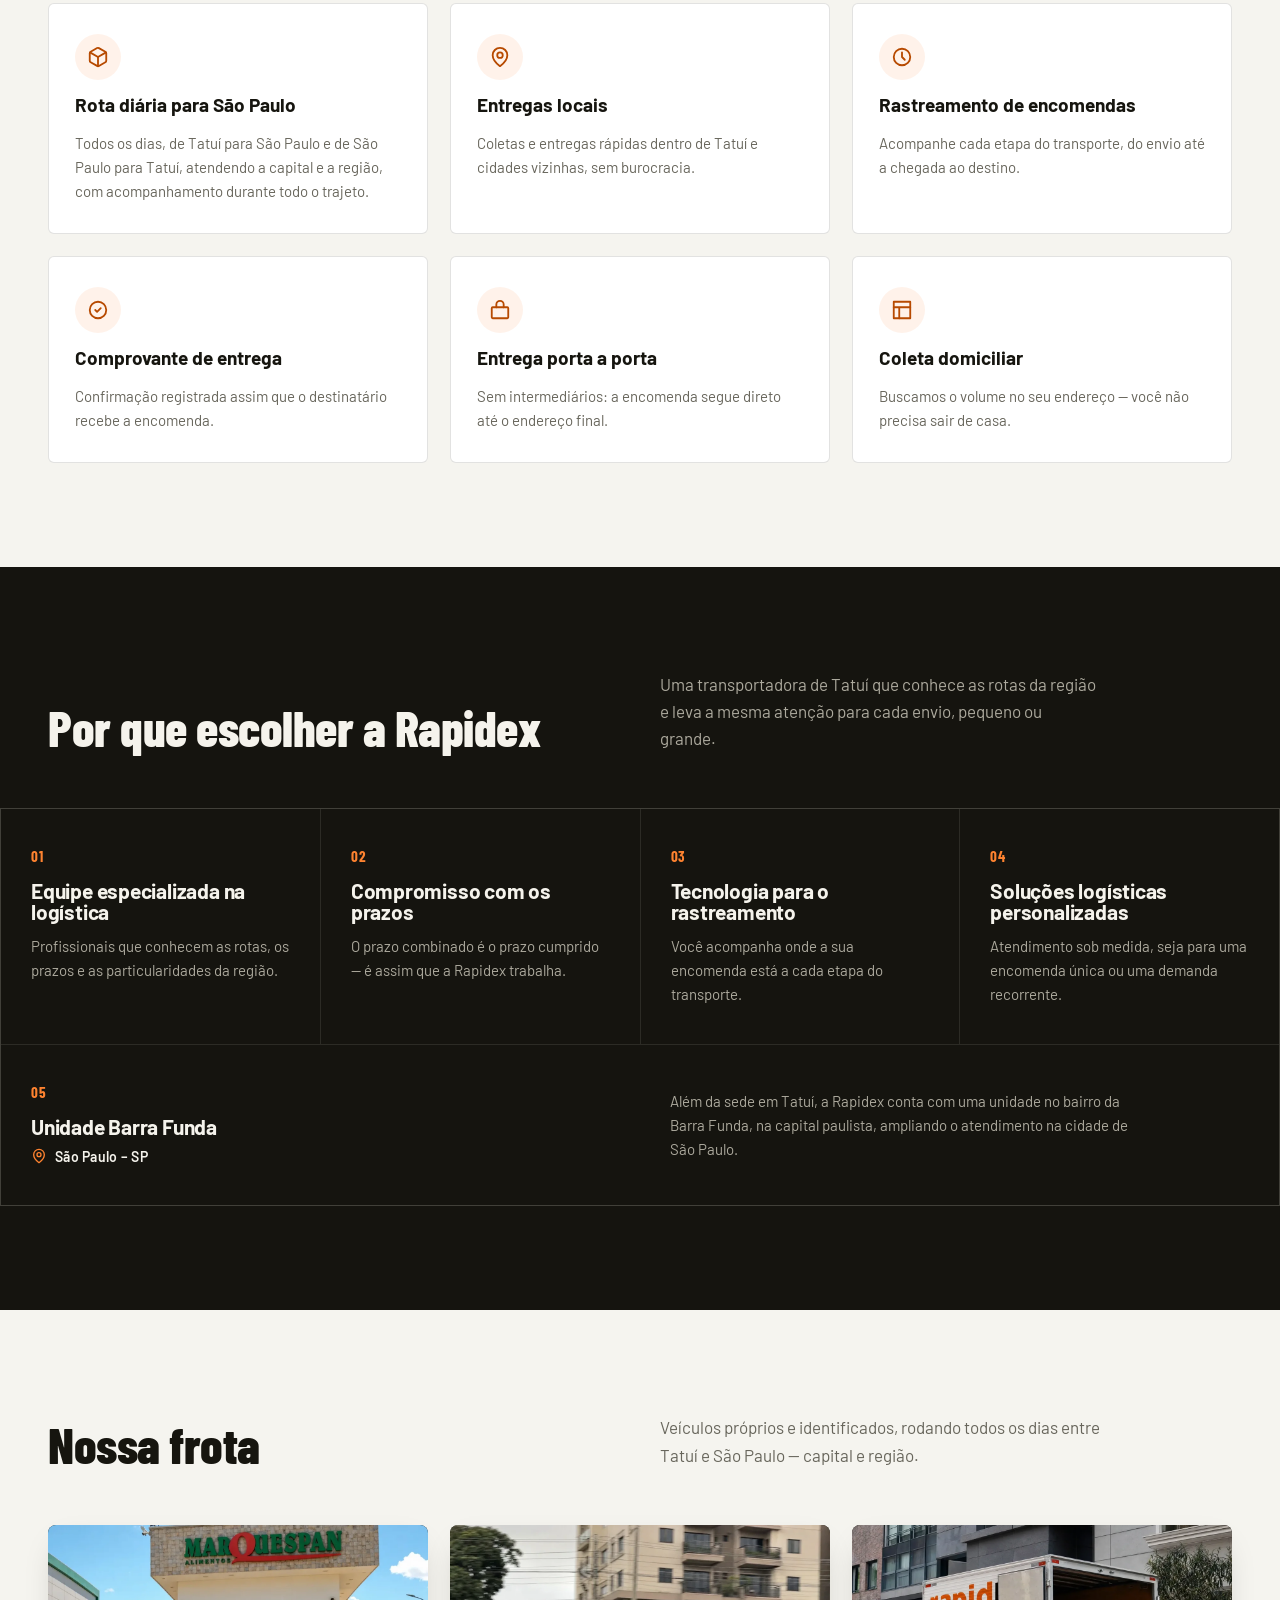
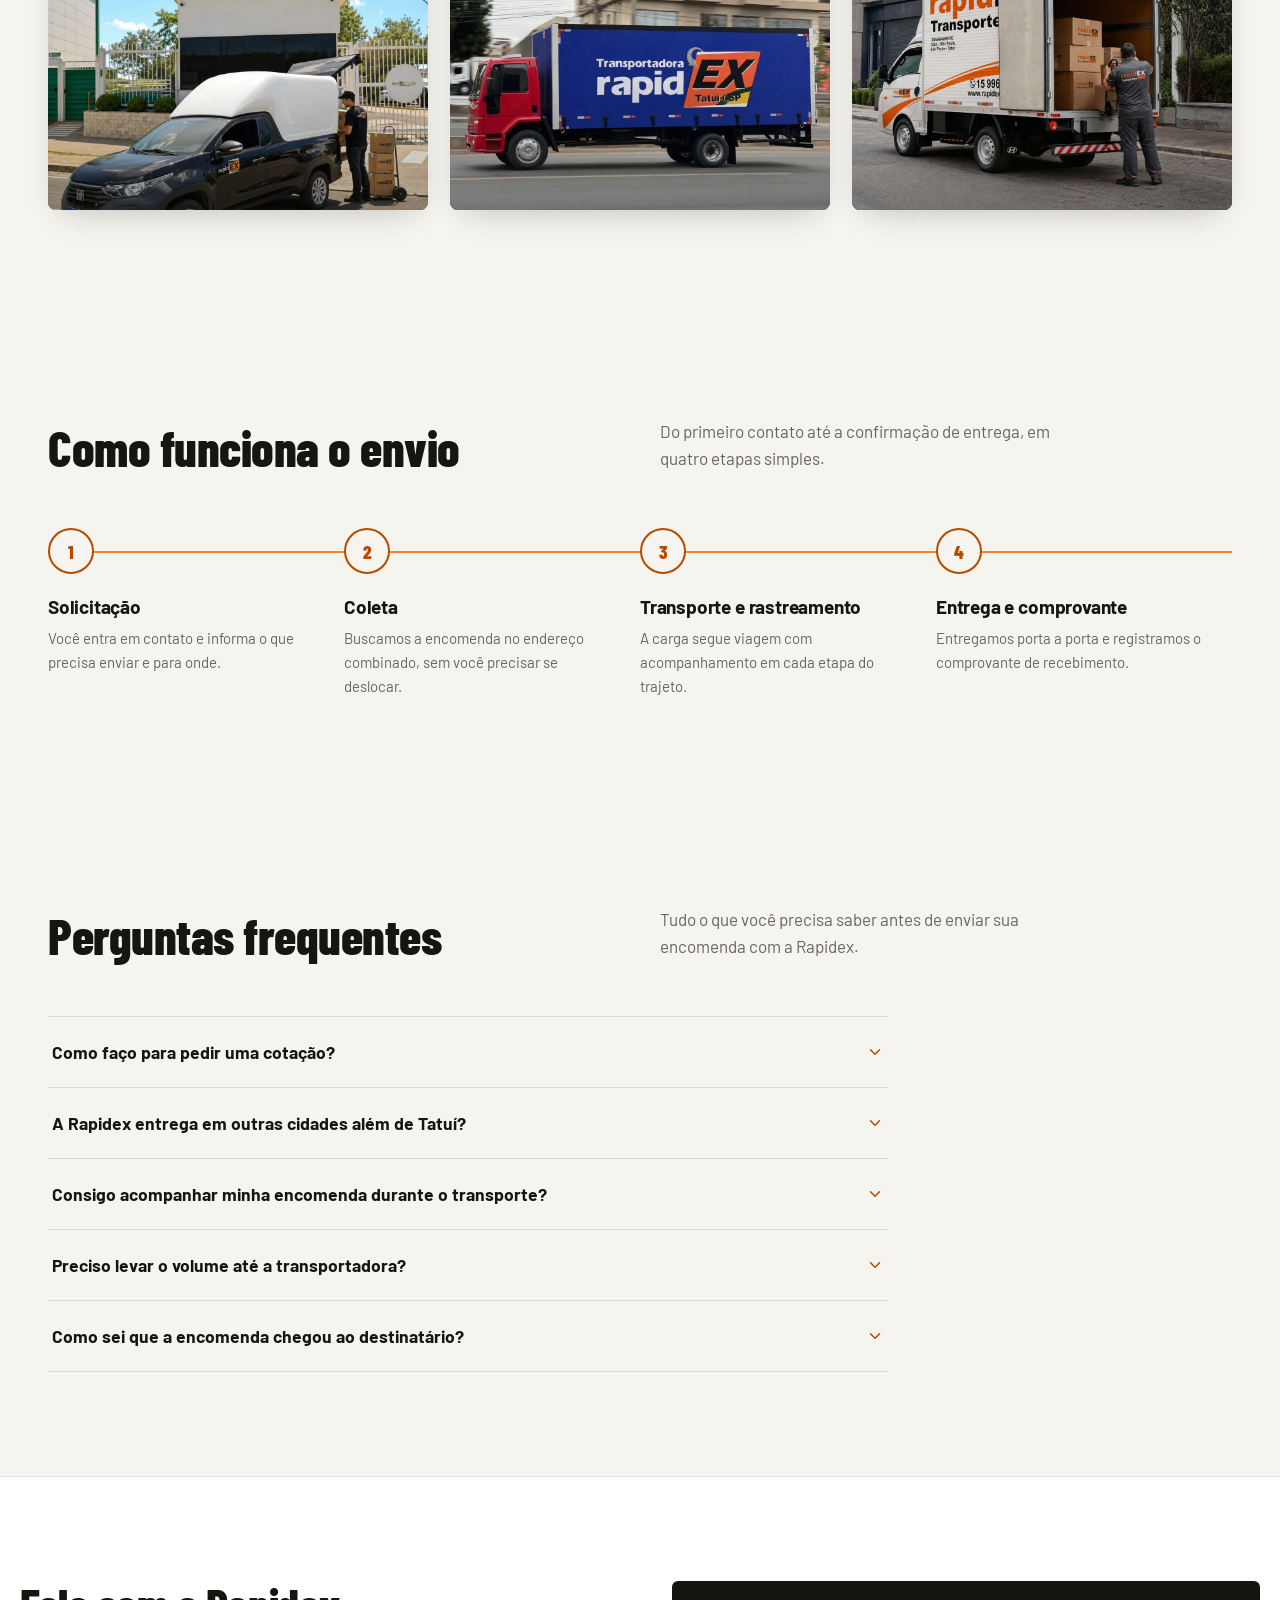
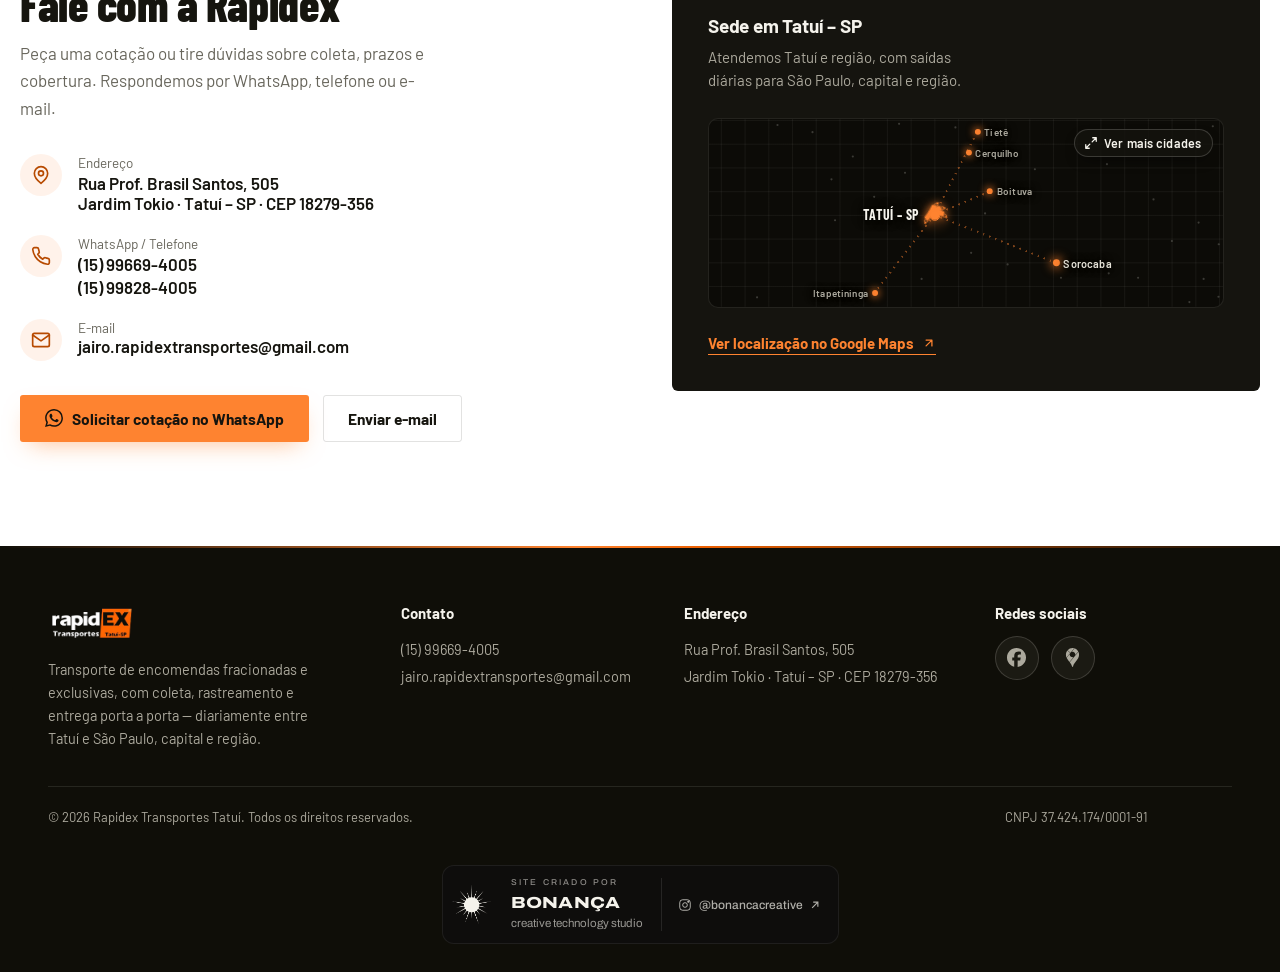
==== commit bbf3baab: "Enlarge Bonança sun in footer credit Co-Authored-By: Claude Opus 5.5 <noreply@anthropic.com> Claude-" ====
--- a/index.html
+++ b/index.html
@@ -407,7 +407,7 @@
 .f-credit:hover .fc-ig{color:#f5f3ec;}
 .f-credit:hover .fc-arrow{transform:translate(2px,-2px);}
 .fc-sol-wrap{display:inline-flex;flex:none;}
-.fc-sol{width:30px;height:auto;flex:none;animation:solGira 40s linear infinite;}
+.fc-sol{width:50px;margin:-8px -4px -8px -6px;height:auto;flex:none;animation:solGira 40s linear infinite;}
 @keyframes solGira{to{transform:rotate(360deg);}}
 .fc-txt{display:flex;flex-direction:column;gap:4px;white-space:nowrap;font-family:"Archivo",sans-serif;color:#f5f3ec;}
 .fc-txt small{font:500 8.5px/1.2 "Archivo",sans-serif;font-stretch:100%;letter-spacing:.26em;text-transform:uppercase;color:rgba(245,243,236,.55);}
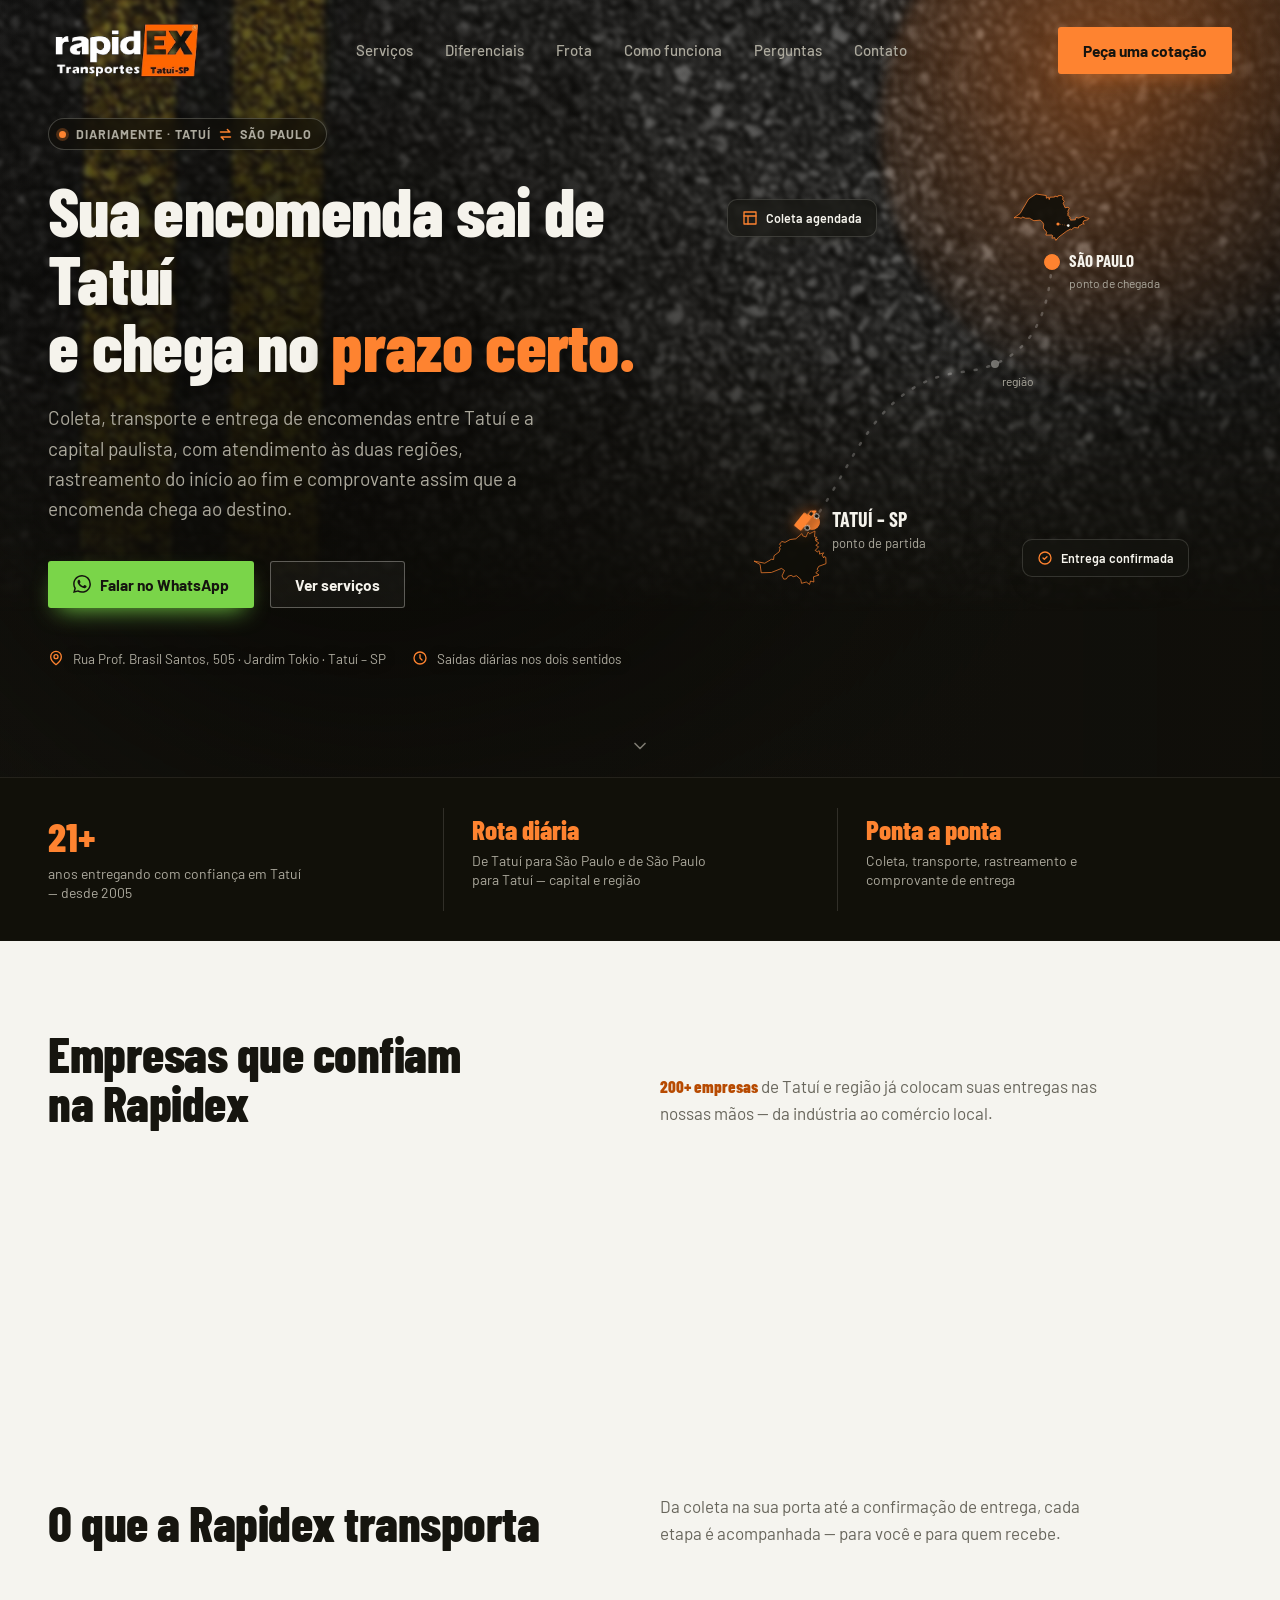
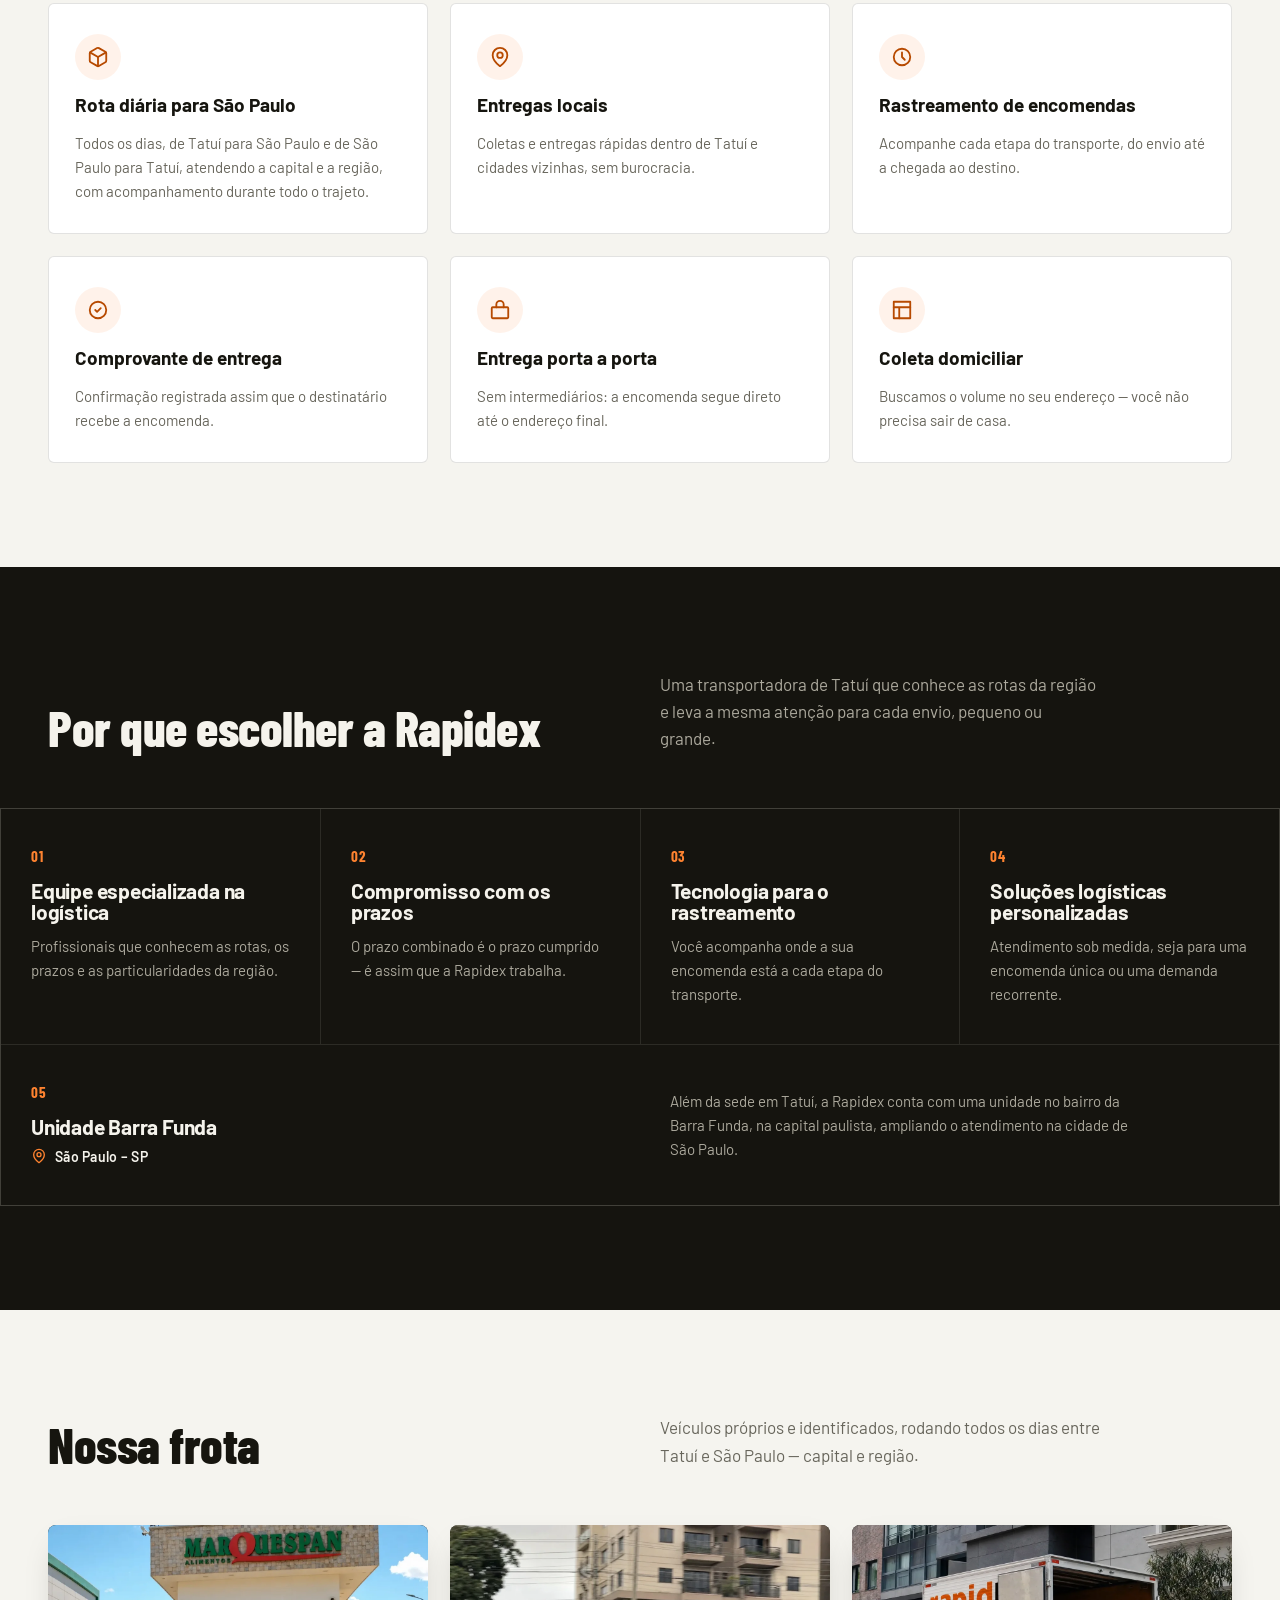
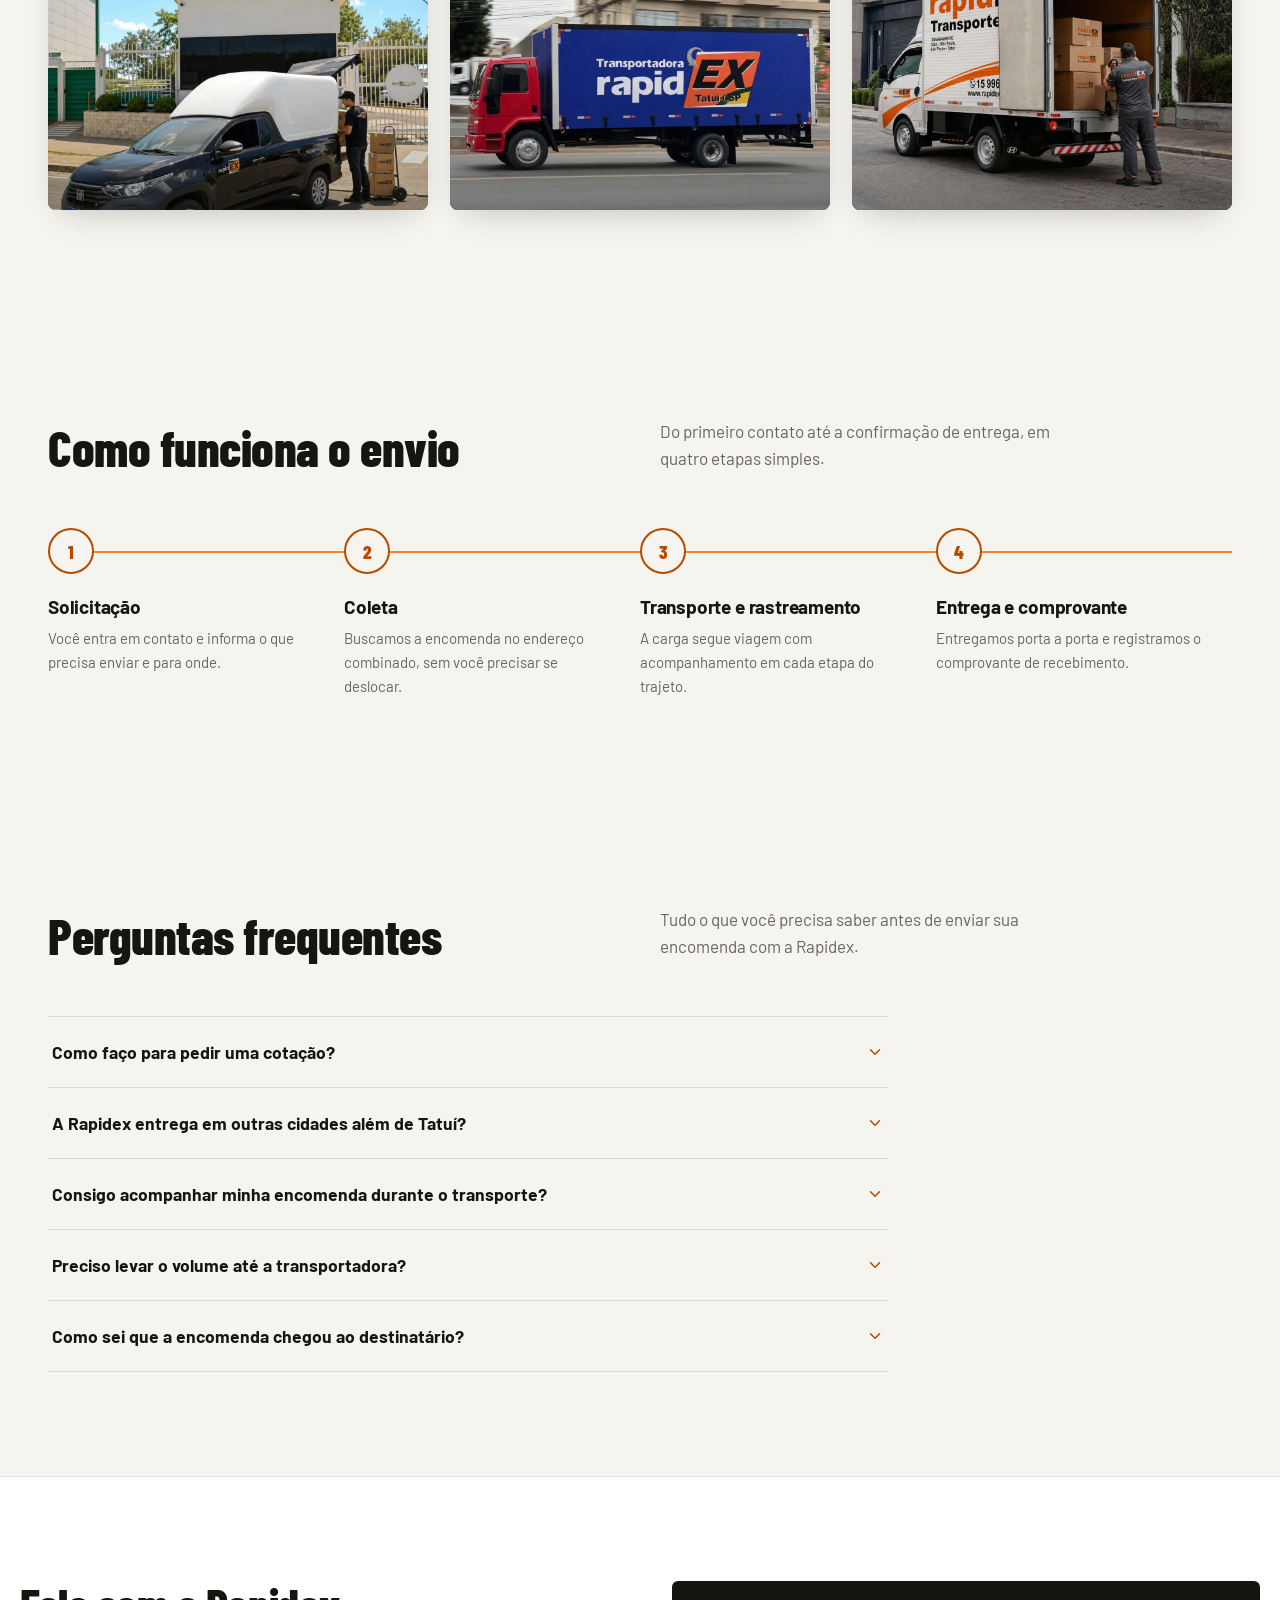
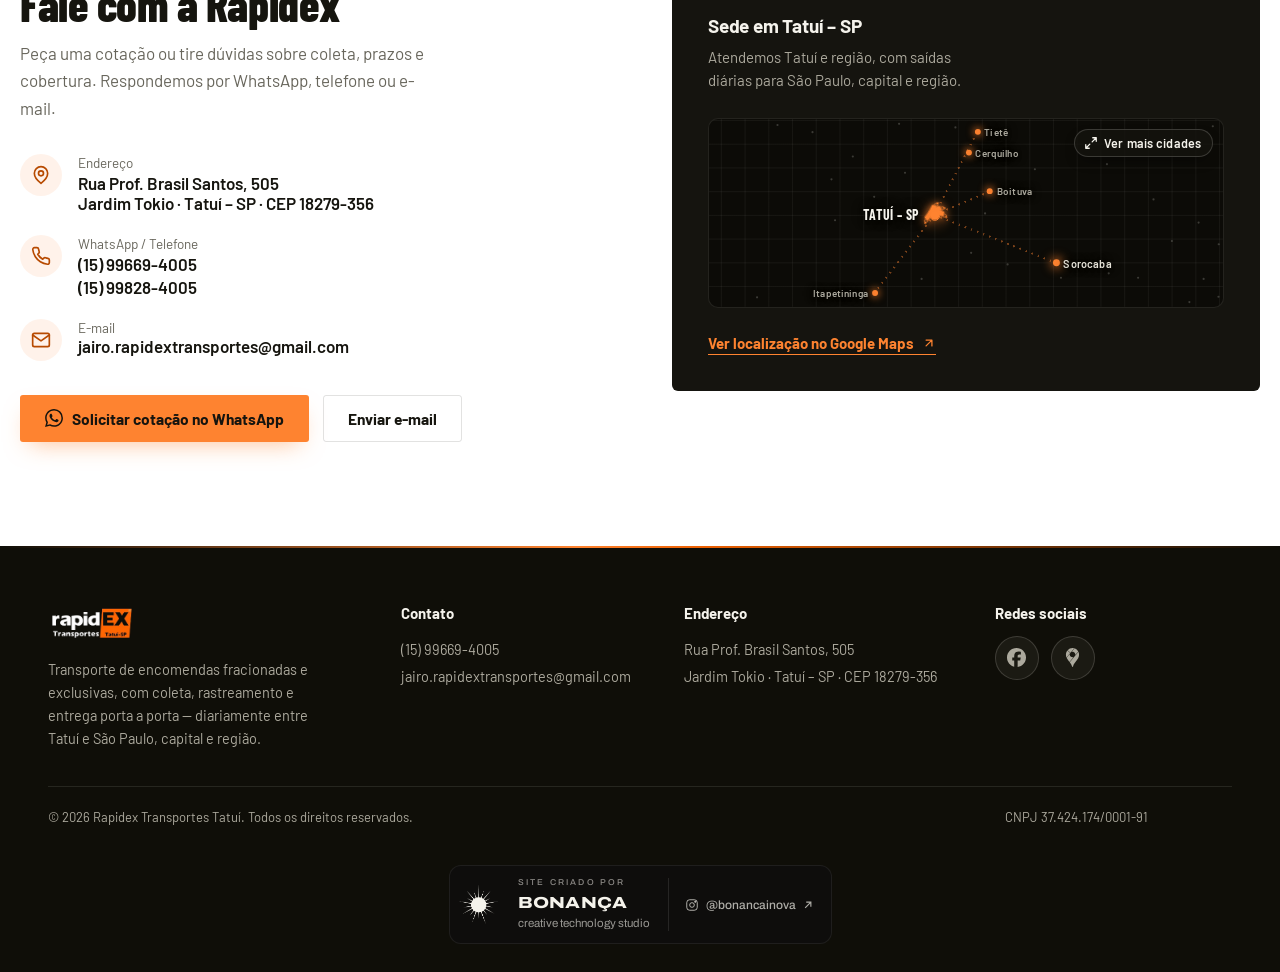
==== commit ff656406: "Update studio Instagram to @bonancainova Co-Authored-By: Claude Sonnet 5.5 <noreply@anthropic.com> C" ====
--- a/index.html
+++ b/index.html
@@ -1168,10 +1168,10 @@
       <span>CNPJ 37.424.174/0001-91</span>
     </div>
     <div class="f-credit-wrap">
-      <a class="f-credit" href="https://instagram.com/bonancacreative/" target="_blank" rel="noopener" aria-label="Site criado por Bonança, creative technology studio — ver no Instagram @bonancacreative">
+      <a class="f-credit" href="https://instagram.com/bonancainova/" target="_blank" rel="noopener" aria-label="Site criado por Bonança, creative technology studio — ver no Instagram @bonancainova">
         <span class="fc-sol-wrap"><img class="fc-sol" src="[data-uri]" alt="" width="151" height="150" loading="lazy" decoding="async"></span>
         <span class="fc-txt"><small>Site criado por</small><b>Bonança</b><span>creative technology studio</span></span>
-        <span class="fc-ig"><svg viewBox="0 0 24 24" fill="none" stroke="currentColor" stroke-width="1.7" aria-hidden="true"><rect x="3" y="3" width="18" height="18" rx="5"/><circle cx="12" cy="12" r="4"/><circle cx="17.5" cy="6.5" r="1" fill="currentColor"/></svg><span>@bonancacreative</span><svg class="fc-arrow" viewBox="0 0 14 14" fill="none" stroke="currentColor" stroke-width="1.6" aria-hidden="true"><path d="M3 11L11 3M4.5 3H11V9.5"/></svg></span>
+        <span class="fc-ig"><svg viewBox="0 0 24 24" fill="none" stroke="currentColor" stroke-width="1.7" aria-hidden="true"><rect x="3" y="3" width="18" height="18" rx="5"/><circle cx="12" cy="12" r="4"/><circle cx="17.5" cy="6.5" r="1" fill="currentColor"/></svg><span>@bonancainova</span><svg class="fc-arrow" viewBox="0 0 14 14" fill="none" stroke="currentColor" stroke-width="1.6" aria-hidden="true"><path d="M3 11L11 3M4.5 3H11V9.5"/></svg></span>
       </a>
     </div>
     <script>(function(){var c=document.querySelector('.f-credit');if(!c)return;function go(){c.classList.add('is-anim');requestAnimationFrame(function(){c.classList.add('is-in');});setTimeout(function(){c.classList.remove('is-anim');},2000);}if(!('IntersectionObserver' in window)){c.classList.add('is-in');return;}var io=new IntersectionObserver(function(e){if(e[0].isIntersecting){io.disconnect();go();}},{rootMargin:'0px 0px -5% 0px'});io.observe(c);})();</script>
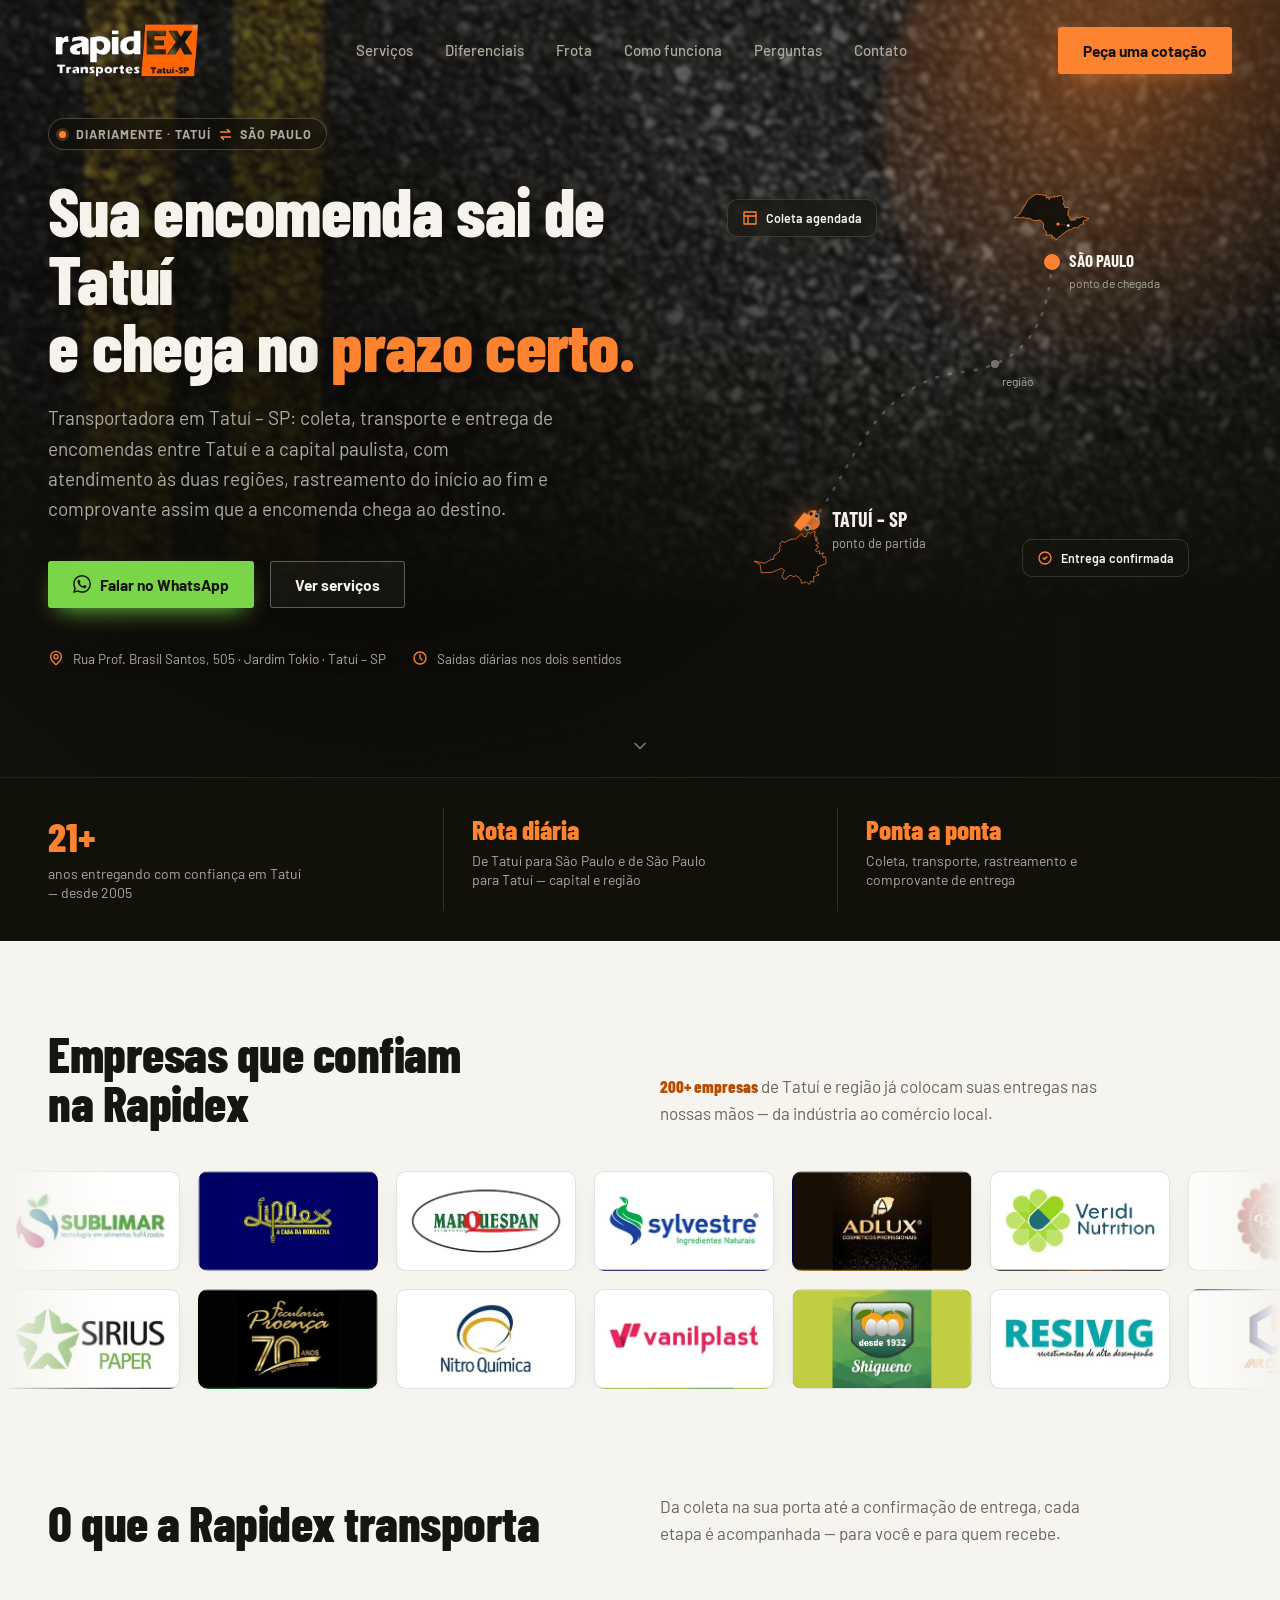
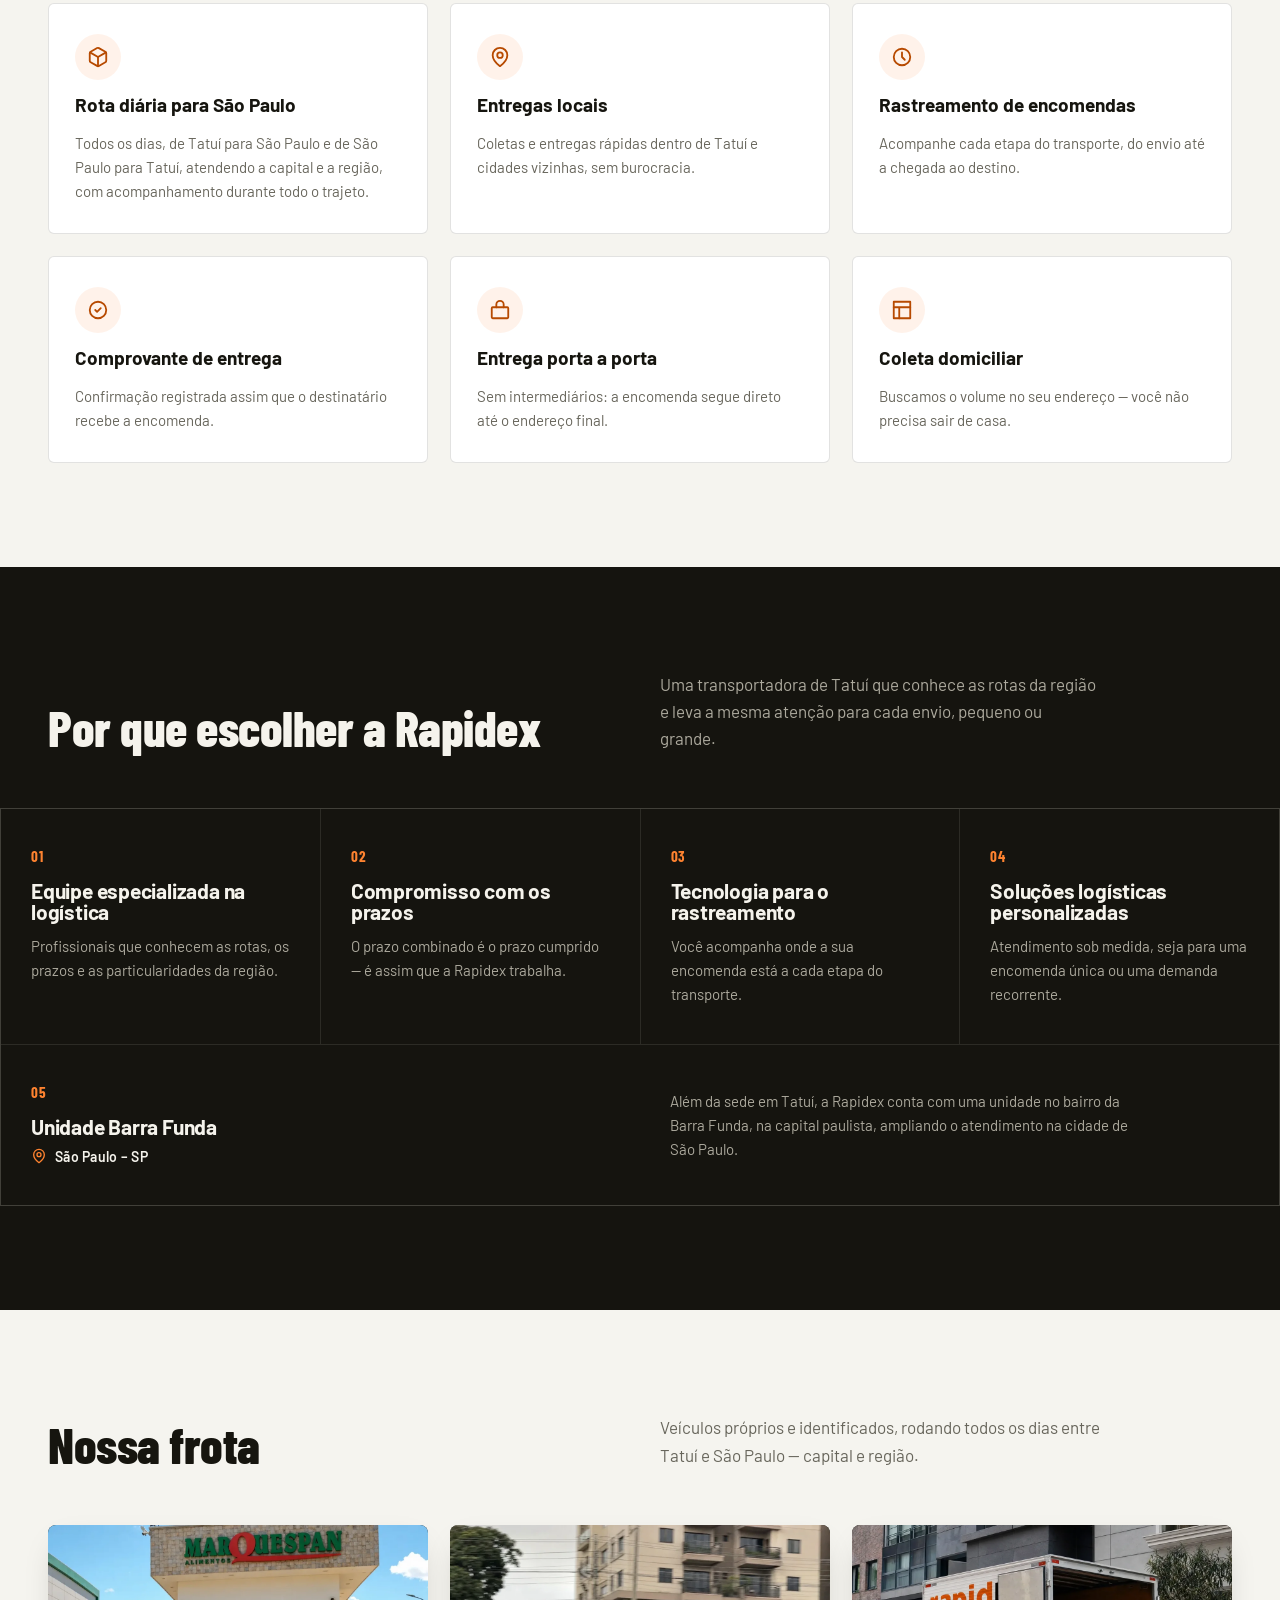
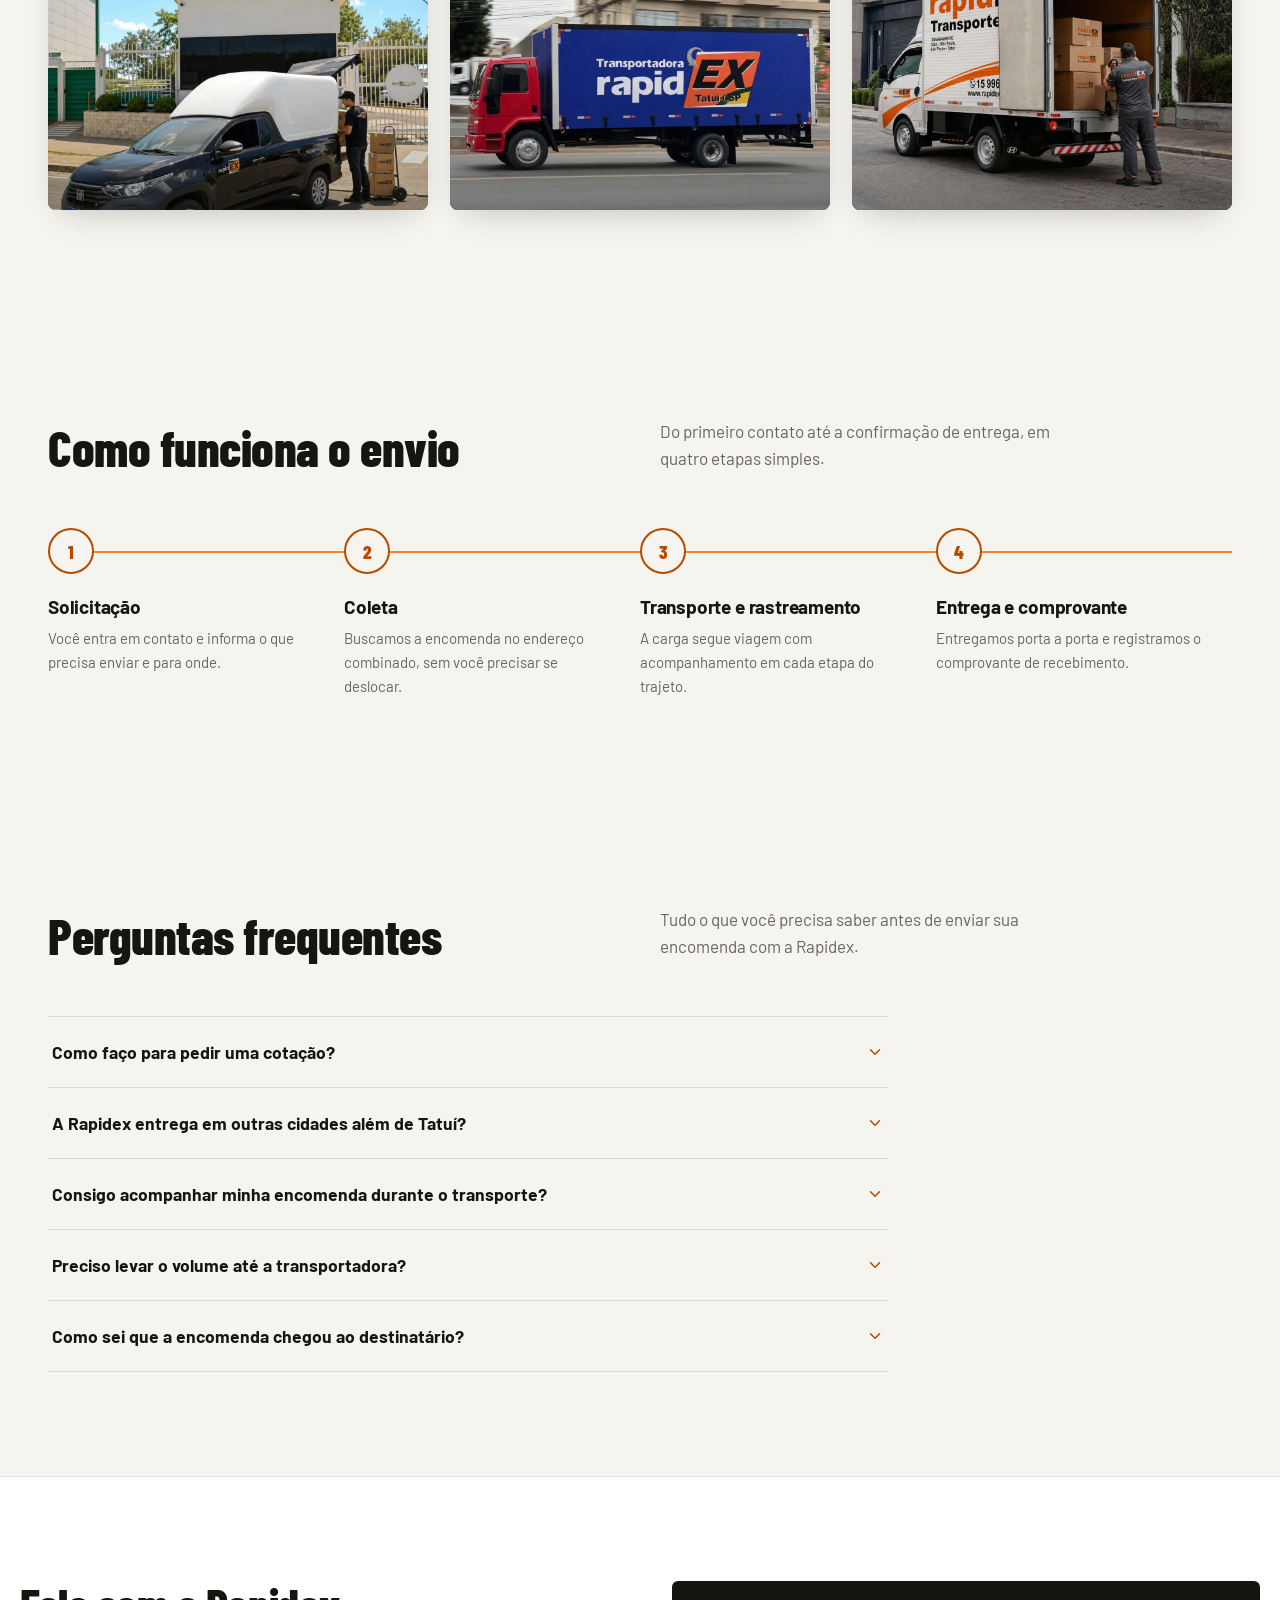
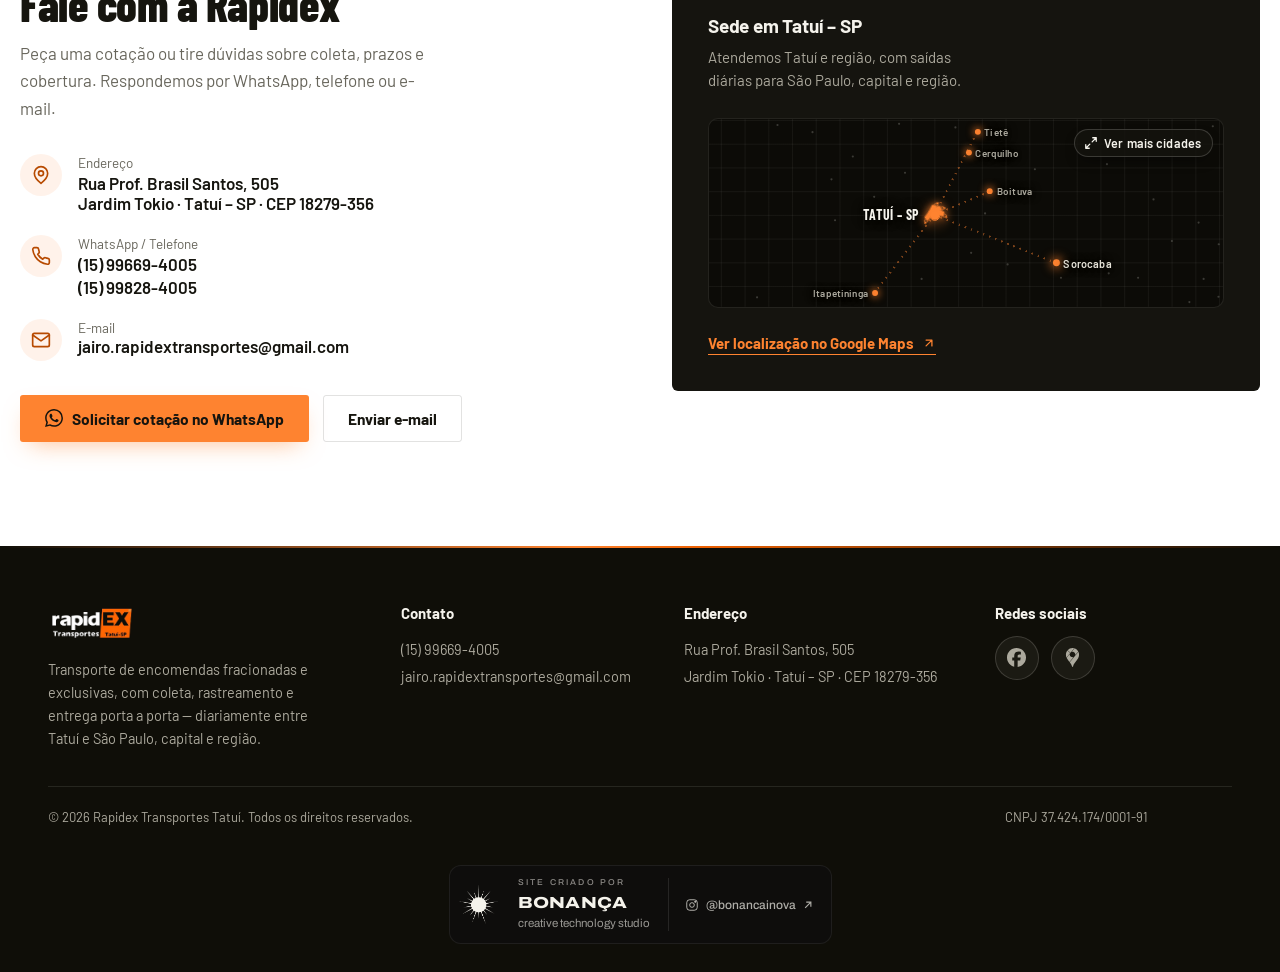
==== commit 81449673: "SEO: local title/H1, full LocalBusiness schema graph, social meta, image dimensions, hero preload, i" ====
--- a/index.html
+++ b/index.html
@@ -13,8 +13,13 @@
   gtag('config', 'G-BDB2782HVE');
 </script>
 <script>document.documentElement.classList.add('js');</script>
-<title>Rapidex Transportes | Transportadora em Tatuí – SP</title>
-<meta name="description" content="Transportadora em Tatuí – SP com saídas diárias de Tatuí para São Paulo e de São Paulo para Tatuí. Coleta, transporte e entrega com rastreamento. Cotação pelo WhatsApp.">
+<title>Transportadora em Tatuí – SP | Rapidex Transportes</title>
+<meta name="description" content="Transportadora em Tatuí – SP com saídas diárias para São Paulo e região. Coleta em domicílio, rastreamento e comprovante de entrega. Cotação pelo WhatsApp.">
+<meta name="robots" content="index, follow, max-image-preview:large, max-snippet:-1">
+<meta name="geo.region" content="BR-SP">
+<meta name="geo.placename" content="Tatuí">
+<meta name="geo.position" content="-23.3355705;-47.8533787">
+<meta name="ICBM" content="-23.3355705, -47.8533787">
 <meta name="theme-color" content="#15140F">
 <link rel="canonical" href="https://rapidextatui.com/">
 <link rel="icon" href="/favicon.ico?v=6" sizes="any">
@@ -29,12 +34,17 @@
 <meta property="og:locale" content="pt_BR">
 <meta property="og:site_name" content="Rapidex Transportes">
 <meta property="og:title" content="Rapidex Transportes — Transportadora em Tatuí – SP">
+<meta property="og:image:alt" content="Caminhão da Rapidex Transportes, transportadora em Tatuí – SP">
 <meta property="og:description" content="Todos os dias, de Tatuí para São Paulo e de São Paulo para Tatuí. Coleta, transporte e entrega com rastreamento e comprovante.">
 <meta property="og:image" content="https://rapidextatui.com/assets/og-rapidex.jpg">
 <meta property="og:image:width" content="1200">
 <meta property="og:image:height" content="630">
 <meta name="twitter:card" content="summary_large_image">
-<script type="application/ld+json">{"@context": "https://schema.org", "@type": "LocalBusiness", "name": "Rapidex Transportes", "url": "https://rapidextatui.com/", "logo": "https://rapidextatui.com/assets/rapidex-logo.png", "image": "https://rapidextatui.com/assets/og-rapidex.jpg", "description": "Transporte de encomendas fracionadas e exclusivas, com saídas diárias entre Tatuí e São Paulo, capital e região.", "foundingDate": "2005-10-10", "telephone": "+55-15-99669-4005", "email": "jairo.rapidextransportes@gmail.com", "address": {"@type": "PostalAddress", "addressLocality": "Tatuí", "addressRegion": "SP", "addressCountry": "BR"}, "geo": {"@type": "GeoCoordinates", "latitude": -23.3355705, "longitude": -47.8533787}, "areaServed": ["Tatuí e região", "São Paulo (capital) e região"], "sameAs": ["https://www.facebook.com/rapidex.floriano", "https://www.google.com/maps/place/TRANSPORTADORA+RAPIDEX+TATUI+LTDA/@-23.3355505,-47.8636785,3010m/data=!3m2!1e3!4b1!4m6!3m5!1s0x94c5d8e336f9d78f:0xbaa27cdbf4aa8ed2!8m2!3d-23.3355705!4d-47.8533787!16s%2Fg%2F11c1xp5sr7"]}</script>
+<meta name="twitter:title" content="Rapidex Transportes — Transportadora em Tatuí – SP">
+<meta name="twitter:description" content="Todos os dias, de Tatuí para São Paulo e de São Paulo para Tatuí. Coleta, transporte e entrega com rastreamento e comprovante.">
+<meta name="twitter:image" content="https://rapidextatui.com/assets/og-rapidex.jpg">
+<script type="application/ld+json">{"@context": "https://schema.org", "@graph": [{"@type": "LocalBusiness", "@id": "https://rapidextatui.com/#empresa", "name": "Rapidex Transportes", "alternateName": ["Transportadora Rapidex Tatuí", "Rapidex Tatuí"], "legalName": "Transportadora Rapidex Tatuí Ltda", "url": "https://rapidextatui.com/", "logo": "https://rapidextatui.com/assets/rapidex-logo.png", "image": ["https://rapidextatui.com/assets/og-rapidex.jpg", "https://rapidextatui.com/assets/frota-caminhao-azul.webp", "https://rapidextatui.com/assets/frota-picape.webp", "https://rapidextatui.com/assets/frota-carregamento.webp"], "description": "Transportadora em Tatuí – SP. Transporte de encomendas fracionadas e exclusivas, com saídas diárias entre Tatuí e São Paulo, capital e região, coleta domiciliar, rastreamento e comprovante de entrega.", "slogan": "Sua encomenda sai de Tatuí e chega no prazo certo.", "foundingDate": "2005-10-10", "telephone": "+55-15-99669-4005", "email": "jairo.rapidextransportes@gmail.com", "contactPoint": [{"@type": "ContactPoint", "telephone": "+55-15-99669-4005", "contactType": "customer service", "areaServed": "BR", "availableLanguage": "Portuguese"}, {"@type": "ContactPoint", "telephone": "+55-15-99828-4005", "contactType": "customer service", "areaServed": "BR", "availableLanguage": "Portuguese"}], "address": {"@type": "PostalAddress", "streetAddress": "Rua Prof. Brasil Santos, 505 – Jardim Tokio", "addressLocality": "Tatuí", "addressRegion": "SP", "postalCode": "18279-356", "addressCountry": "BR"}, "geo": {"@type": "GeoCoordinates", "latitude": -23.3355705, "longitude": -47.8533787}, "hasMap": "https://www.google.com/maps/place/TRANSPORTADORA+RAPIDEX+TATUI+LTDA/@-23.3355505,-47.8636785,3010m/data=!3m2!1e3!4b1!4m6!3m5!1s0x94c5d8e336f9d78f:0xbaa27cdbf4aa8ed2!8m2!3d-23.3355705!4d-47.8533787!16s%2Fg%2F11c1xp5sr7", "areaServed": [{"@type": "City", "name": "Tatuí"}, {"@type": "City", "name": "Cerquilho"}, {"@type": "City", "name": "Tietê"}, {"@type": "City", "name": "Boituva"}, {"@type": "City", "name": "Itapetininga"}, {"@type": "City", "name": "Sorocaba"}, {"@type": "City", "name": "São Paulo"}, {"@type": "City", "name": "Campinas"}, {"@type": "City", "name": "Jundiaí"}, {"@type": "City", "name": "Piracicaba"}, {"@type": "City", "name": "Botucatu"}, {"@type": "City", "name": "Itu"}, {"@type": "City", "name": "Americana"}, {"@type": "City", "name": "Indaiatuba"}, {"@type": "City", "name": "São Roque"}, {"@type": "City", "name": "Piedade"}, {"@type": "City", "name": "Pilar do Sul"}, {"@type": "City", "name": "Conchas"}, {"@type": "City", "name": "Atibaia"}, {"@type": "City", "name": "Bragança Paulista"}, {"@type": "City", "name": "Angatuba"}, {"@type": "City", "name": "Capivari"}, {"@type": "City", "name": "São Miguel Arcanjo"}, {"@type": "State", "name": "São Paulo"}], "knowsAbout": ["transporte de encomendas", "carga fracionada", "frete Tatuí São Paulo", "coleta domiciliar", "entrega porta a porta", "logística"], "hasOfferCatalog": {"@type": "OfferCatalog", "name": "Serviços de transporte", "itemListElement": [{"@type": "Offer", "itemOffered": {"@type": "Service", "name": "Rota diária Tatuí – São Paulo", "description": "Todos os dias, de Tatuí para São Paulo e de São Paulo para Tatuí, atendendo a capital e a região, com acompanhamento durante todo o trajeto.", "provider": {"@id": "https://rapidextatui.com/#empresa"}}}, {"@type": "Offer", "itemOffered": {"@type": "Service", "name": "Entregas locais em Tatuí e região", "description": "Coletas e entregas rápidas dentro de Tatuí e cidades vizinhas.", "provider": {"@id": "https://rapidextatui.com/#empresa"}}}, {"@type": "Offer", "itemOffered": {"@type": "Service", "name": "Coleta domiciliar", "description": "Coleta do volume no endereço do cliente.", "provider": {"@id": "https://rapidextatui.com/#empresa"}}}, {"@type": "Offer", "itemOffered": {"@type": "Service", "name": "Entrega porta a porta", "description": "A encomenda segue direto até o endereço final, sem intermediários.", "provider": {"@id": "https://rapidextatui.com/#empresa"}}}, {"@type": "Offer", "itemOffered": {"@type": "Service", "name": "Rastreamento de encomendas", "description": "Acompanhamento de cada etapa do transporte, do envio até a chegada ao destino.", "provider": {"@id": "https://rapidextatui.com/#empresa"}}}, {"@type": "Offer", "itemOffered": {"@type": "Service", "name": "Comprovante de entrega", "description": "Confirmação registrada assim que o destinatário recebe a encomenda.", "provider": {"@id": "https://rapidextatui.com/#empresa"}}}]}, "sameAs": ["https://www.facebook.com/rapidex.floriano", "https://www.google.com/maps/place/TRANSPORTADORA+RAPIDEX+TATUI+LTDA/@-23.3355505,-47.8636785,3010m/data=!3m2!1e3!4b1!4m6!3m5!1s0x94c5d8e336f9d78f:0xbaa27cdbf4aa8ed2!8m2!3d-23.3355705!4d-47.8533787!16s%2Fg%2F11c1xp5sr7"]}, {"@type": "WebSite", "@id": "https://rapidextatui.com/#site", "url": "https://rapidextatui.com/", "name": "Rapidex Transportes", "inLanguage": "pt-BR", "publisher": {"@id": "https://rapidextatui.com/#empresa"}}, {"@type": "WebPage", "@id": "https://rapidextatui.com/#pagina", "url": "https://rapidextatui.com/", "name": "Transportadora em Tatuí – SP | Rapidex Transportes", "description": "Transportadora em Tatuí – SP com saídas diárias para São Paulo e região. Coleta em domicílio, rastreamento e comprovante de entrega. Cotação pelo WhatsApp.", "inLanguage": "pt-BR", "isPartOf": {"@id": "https://rapidextatui.com/#site"}, "about": {"@id": "https://rapidextatui.com/#empresa"}, "primaryImageOfPage": "https://rapidextatui.com/assets/og-rapidex.jpg"}]}</script>
+<link rel="preload" as="image" href="assets/estrada-hero.webp" type="image/webp" fetchpriority="high">
 <link rel="preconnect" href="https://fonts.googleapis.com">
 <link rel="preconnect" href="https://fonts.gstatic.com" crossorigin="">
 <link href="https://fonts.googleapis.com/css2?family=Barlow+Condensed:wght@600;700;800;900&amp;family=Barlow:wght@400;500;600;700&amp;family=Archivo:wdth,wght@125,400;125,800&amp;display=swap" rel="stylesheet">
@@ -606,6 +616,7 @@
   .rpx-route-wrap{width:205px;height:205px;}
   .rpx-route-scale{transform:scale(0.4881);}
 }
+.rpx-sr{position:absolute!important;width:1px;height:1px;padding:0;margin:-1px;overflow:hidden;clip:rect(0,0,0,0);white-space:nowrap;border:0;}
 </style>
 <style>.rpx-versao{display:none;position:fixed;left:12px;bottom:12px;z-index:400;padding:8px 12px;border-radius:8px;background:#15140F;color:#F5F3EC;border:1px solid #FE8330;font:600 13px/1.2 "Barlow",sans-serif;box-shadow:0 8px 20px -8px rgba(0,0,0,.6);}.rpx-versao:target{display:block;}</style>
 </head>
@@ -615,7 +626,7 @@
 <header id="rpx-nav">
   <div class="rpx-nav-inner">
     <a class="rpx-logo" href="#top" aria-label="Rapidex Transportes — início">
-      <img src="assets/rapidex-logo.png" alt="Rapidex Transportes Tatuí-SP">
+      <img src="assets/rapidex-logo.png" alt="Rapidex Transportes Tatuí-SP" width="218" height="94">
     </a>
     <nav class="rpx-links" aria-label="Navegação principal">
       <a href="#servicos">Serviços</a>
@@ -667,8 +678,8 @@
   <div class="rpx-hero-inner">
     <div>
       <span class="rpx-eyebrow"><span class="dot"></span>Diariamente · Tatuí<svg class="rpx-swap" width="15" height="15" viewBox="0 0 24 24" fill="none" stroke="currentColor" stroke-width="2.4" stroke-linecap="round" stroke-linejoin="round" aria-hidden="true"><path d="M4 8h15l-4-4"></path><path d="M20 16H5l4 4"></path></svg><span class="rpx-sr"> e </span>São Paulo</span>
-      <h1>Sua encomenda sai de Tatuí<br>e chega no <span>prazo certo.</span></h1>
-      <p class="rpx-sub">Coleta, transporte e entrega de encomendas entre Tatuí e a capital paulista, com atendimento às duas regiões, rastreamento do início ao fim e comprovante assim que a encomenda chega ao destino.</p>
+      <h1><span class="rpx-sr">Transportadora em Tatuí – SP: </span>Sua encomenda sai de Tatuí<br>e chega no <span>prazo certo.</span></h1>
+      <p class="rpx-sub">Transportadora em Tatuí – SP: coleta, transporte e entrega de encomendas entre Tatuí e a capital paulista, com atendimento às duas regiões, rastreamento do início ao fim e comprovante assim que a encomenda chega ao destino.</p>
       <div class="rpx-hero-actions">
         <a class="rpx-btn rpx-btn-primary" href="https://wa.me/5515996694005?text=Ol%C3%A1%2C%20quero%20fazer%20uma%20cota%C3%A7%C3%A3o%20com%20a%20Rapidex%20Transportes" target="_blank" rel="noopener" style="background-color: #7AD549; box-shadow: 0px 10px 24px -10px #7ad549">
           <svg width="18" height="18" viewBox="0 0 24 24" fill="currentColor" aria-hidden="true"><path d="M17.472 14.382c-.297-.149-1.758-.867-2.03-.967-.273-.099-.471-.148-.67.15-.197.297-.767.966-.94 1.164-.173.199-.347.223-.644.075-.297-.15-1.255-.463-2.39-1.475-.883-.788-1.48-1.761-1.653-2.059-.173-.297-.018-.458.13-.606.134-.133.298-.347.446-.52.149-.174.198-.298.298-.497.099-.198.05-.371-.025-.52-.075-.149-.669-1.612-.916-2.207-.242-.579-.487-.5-.669-.51-.173-.008-.371-.01-.57-.01-.198 0-.52.074-.792.372-.272.297-1.04 1.016-1.04 2.479 0 1.462 1.065 2.875 1.213 3.074.149.198 2.096 3.2 5.077 4.487.709.306 1.262.489 1.694.625.712.227 1.36.195 1.871.118.571-.085 1.758-.719 2.006-1.413.248-.694.248-1.289.173-1.413-.074-.124-.272-.198-.57-.347m-5.421 7.403h-.004a9.87 9.87 0 01-5.031-1.378l-.361-.214-3.741.982.998-3.648-.235-.374a9.86 9.86 0 01-1.51-5.26c.001-5.45 4.436-9.884 9.888-9.884 2.64 0 5.122 1.03 6.988 2.898a9.825 9.825 0 012.893 6.994c-.003 5.45-4.437 9.884-9.885 9.884m8.413-18.297A11.815 11.815 0 0012.05 0C5.495 0 .16 5.335.157 11.892c0 2.096.547 4.142 1.588 5.945L.057 24l6.305-1.654a11.882 11.882 0 005.683 1.448h.005c6.554 0 11.89-5.335 11.893-11.893a11.821 11.821 0 00-3.48-8.413Z"></path></svg>
@@ -933,13 +944,13 @@
 
     <div class="rpx-fleet-grid reveal">
       <div class="rpx-fleet-item rpx-fleet-item--top">
-        <img src="assets/frota-picape.webp" alt="Picape identificada da Rapidex com entregador carregando caixas em frente à Marquespan Alimentos" loading="lazy" style="padding-top: 0px; padding-right: 0px; padding-bottom: 0px; padding-left: 0px">
+        <img src="assets/frota-picape.webp" width="1200" height="900" decoding="async" alt="Picape identificada da Rapidex com entregador carregando caixas em frente à Marquespan Alimentos" loading="lazy" style="padding-top: 0px; padding-right: 0px; padding-bottom: 0px; padding-left: 0px">
       </div>
       <div class="rpx-fleet-item">
-        <img src="assets/frota-caminhao-azul.webp" alt="Caminhão baú azul da Transportadora Rapidex, de Tatuí – SP, em circulação" loading="lazy">
+        <img src="assets/frota-caminhao-azul.webp" width="1200" height="900" decoding="async" alt="Caminhão baú azul da Transportadora Rapidex, de Tatuí – SP, em circulação" loading="lazy">
       </div>
       <div class="rpx-fleet-item">
-        <img src="assets/frota-carregamento.webp" alt="Carregamento de mercadorias no caminhão da Rapidex Transportes" loading="lazy">
+        <img src="assets/frota-carregamento.webp" width="1200" height="896" decoding="async" alt="Carregamento de mercadorias no caminhão da Rapidex Transportes" loading="lazy">
       </div>
     </div>
   </div>
@@ -1134,13 +1145,13 @@
   <div class="rpx-wrap">
     <div class="rpx-footer-top">
       <div>
-        <img src="assets/rapidex-logo.png" alt="Rapidex Transportes Tatuí-SP">
+        <img src="assets/rapidex-logo.png" alt="Rapidex Transportes Tatuí-SP" width="218" height="94">
         <p class="desc">Transporte de encomendas fracionadas e exclusivas, com coleta, rastreamento e entrega porta a porta — diariamente entre Tatuí e São Paulo, capital e região.</p>
       </div>
       <div class="rpx-footer-col">
         <h4>Contato</h4>
         <div>
-          <a href="https://wa.me/5515996694005" target="_blank" rel="noopener">(15) 99669-4005</a><br>
+          <a href="tel:+5515996694005">(15) 99669-4005</a><br>
           <a href="mailto:jairo.rapidextransportes@gmail.com">jairo.rapidextransportes@gmail.com</a>
         </div>
       </div>
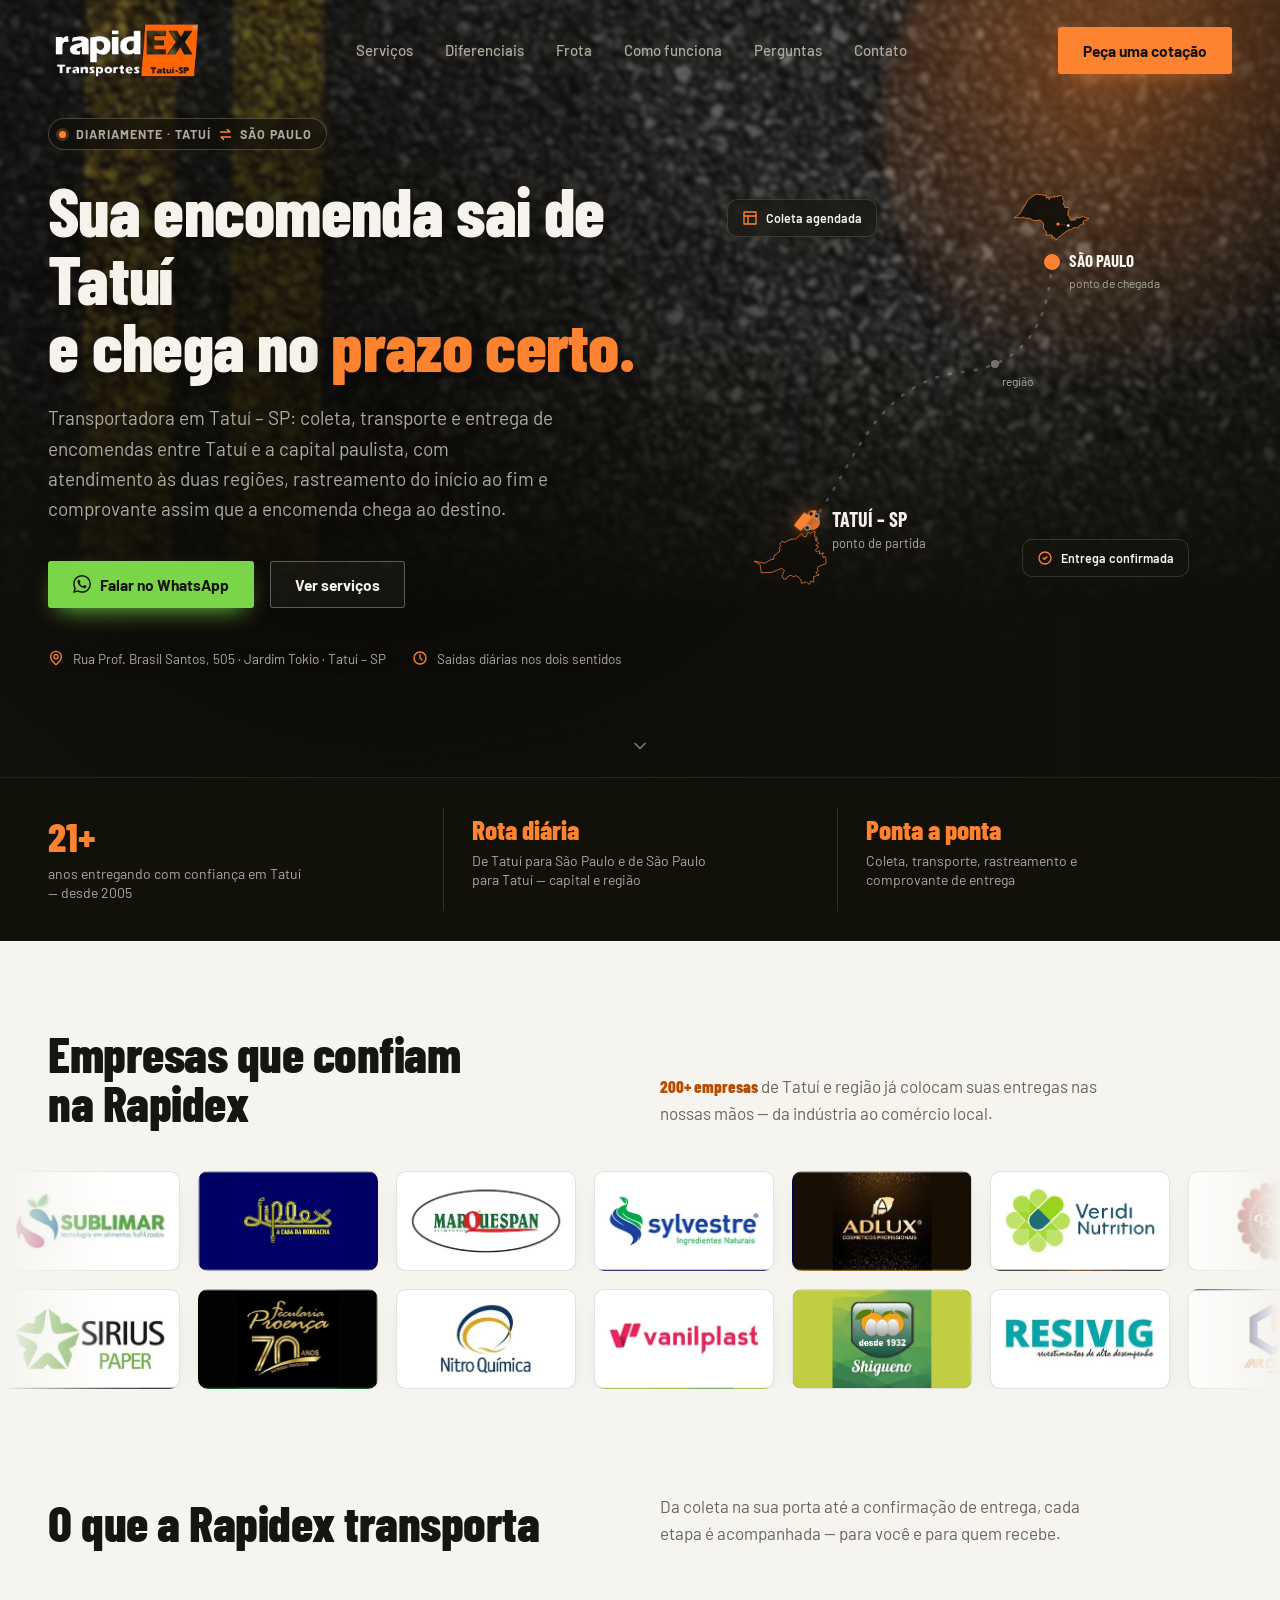
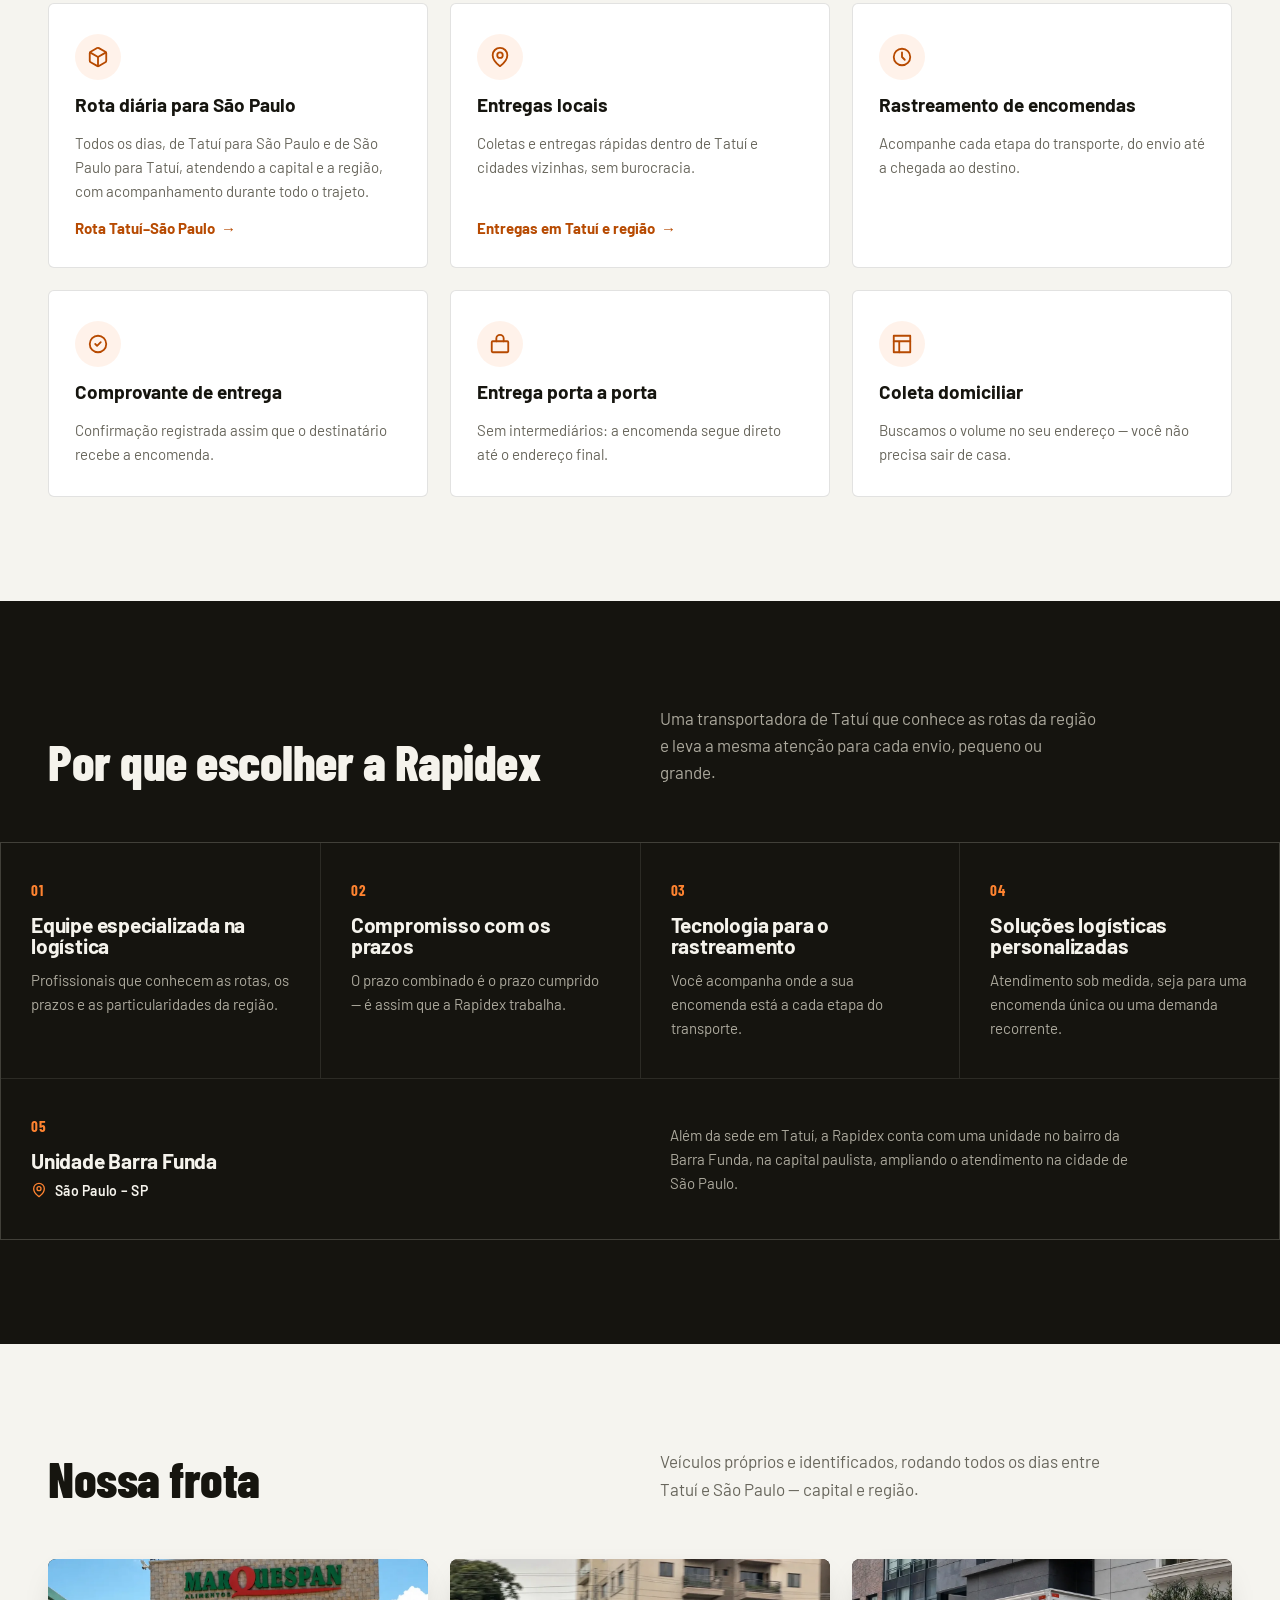
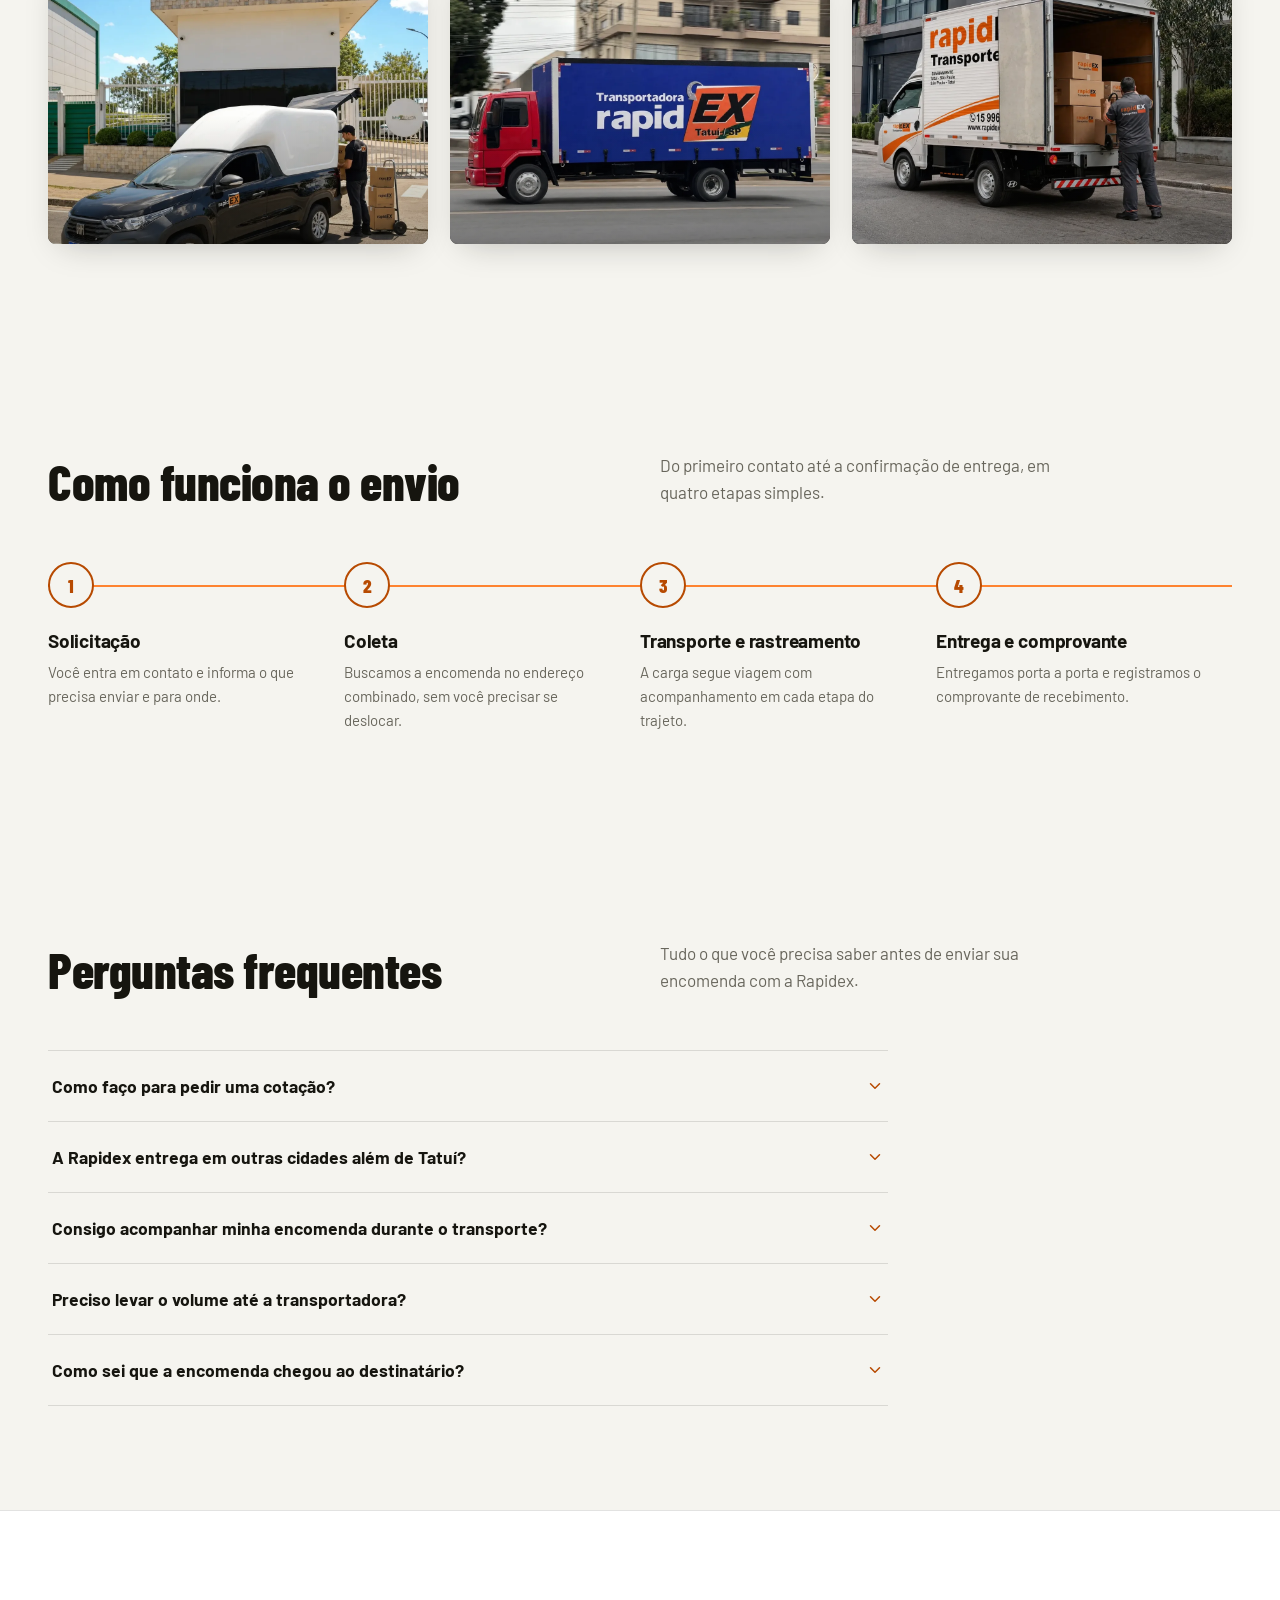
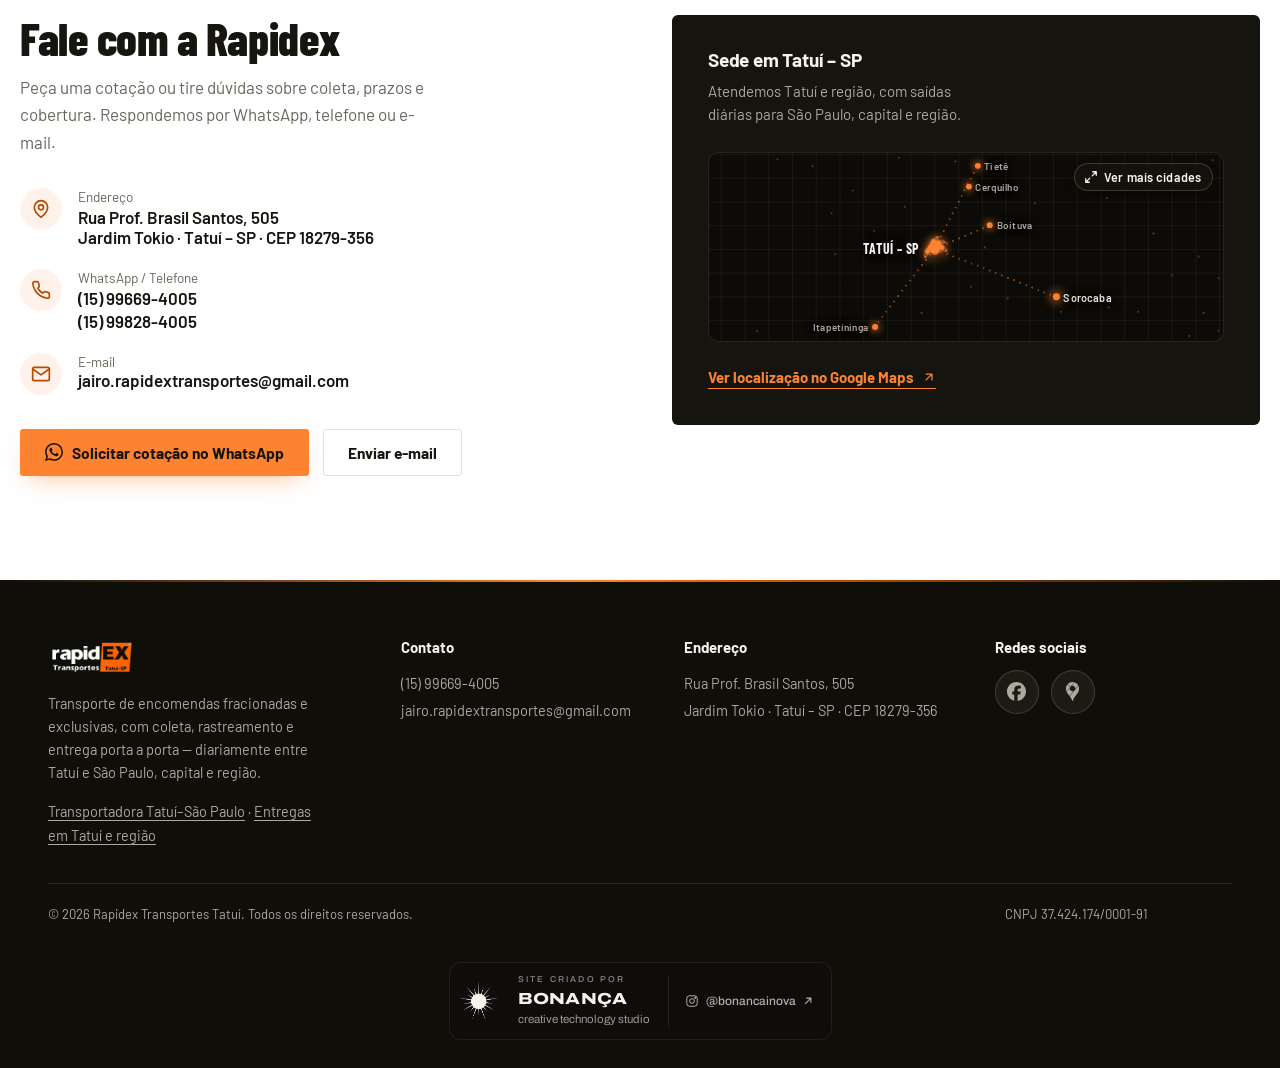
==== commit eeefedef: "SEO: dedicated service pages (Tatuí–São Paulo route, local deliveries), 404 page, internal links, si" ====
--- a/index.html
+++ b/index.html
@@ -616,7 +616,11 @@
   .rpx-route-wrap{width:205px;height:205px;}
   .rpx-route-scale{transform:scale(0.4881);}
 }
-.rpx-sr{position:absolute!important;width:1px;height:1px;padding:0;margin:-1px;overflow:hidden;clip:rect(0,0,0,0);white-space:nowrap;border:0;}
+.rpx-card-link{margin-top:auto;font-weight:700;font-size:15px;color:var(--rpx-orange-ink);text-decoration:none;display:inline-flex;gap:6px;align-items:center;}
+.rpx-card-link:hover{text-decoration:underline;}
+.rpx-foot-links{margin-top:10px;}
+.rpx-foot-links a{color:var(--rpx-hero-soft);text-decoration:underline;text-underline-offset:3px;}
+.rpx-foot-links a:hover{color:var(--rpx-orange);}
 </style>
 <style>.rpx-versao{display:none;position:fixed;left:12px;bottom:12px;z-index:400;padding:8px 12px;border-radius:8px;background:#15140F;color:#F5F3EC;border:1px solid #FE8330;font:600 13px/1.2 "Barlow",sans-serif;box-shadow:0 8px 20px -8px rgba(0,0,0,.6);}.rpx-versao:target{display:block;}</style>
 </head>
@@ -864,11 +868,13 @@
         <div class="rpx-icn"><svg width="22" height="22" viewBox="0 0 24 24" fill="none" stroke="#B74A01" stroke-width="2" stroke-linecap="round" stroke-linejoin="round"><path d="M21 16V8a2 2 0 0 0-1-1.73l-7-4a2 2 0 0 0-2 0l-7 4A2 2 0 0 0 3 8v8a2 2 0 0 0 1 1.73l7 4a2 2 0 0 0 2 0l7-4A2 2 0 0 0 21 16Z"></path><path d="M3.27 6.96 12 12.01l8.73-5.05"></path><path d="M12 22.08V12"></path></svg></div>
         <h3>Rota diária para São Paulo</h3>
         <p>Todos os dias, de Tatuí para São Paulo e de São Paulo para Tatuí, atendendo a capital e a região, com acompanhamento durante todo o trajeto.</p>
+        <a class="rpx-card-link" href="transportadora-tatui-sao-paulo/">Rota Tatuí–São Paulo <span aria-hidden="true">→</span></a>
       </div>
       <div class="rpx-card">
         <div class="rpx-icn"><svg width="22" height="22" viewBox="0 0 24 24" fill="none" stroke="#B74A01" stroke-width="2" stroke-linecap="round" stroke-linejoin="round"><path d="M20 10c0 6-8 12-8 12s-8-6-8-12a8 8 0 0 1 16 0Z"></path><circle cx="12" cy="10" r="3"></circle></svg></div>
         <h3>Entregas locais</h3>
         <p>Coletas e entregas rápidas dentro de Tatuí e cidades vizinhas, sem burocracia.</p>
+        <a class="rpx-card-link" href="entregas-em-tatui-e-regiao/">Entregas em Tatuí e região <span aria-hidden="true">→</span></a>
       </div>
       <div class="rpx-card">
         <div class="rpx-icn"><svg width="22" height="22" viewBox="0 0 24 24" fill="none" stroke="#B74A01" stroke-width="2" stroke-linecap="round" stroke-linejoin="round"><circle cx="12" cy="12" r="9"></circle><path d="M12 7v5l3 3"></path></svg></div>
@@ -1147,6 +1153,7 @@
       <div>
         <img src="assets/rapidex-logo.png" alt="Rapidex Transportes Tatuí-SP" width="218" height="94">
         <p class="desc">Transporte de encomendas fracionadas e exclusivas, com coleta, rastreamento e entrega porta a porta — diariamente entre Tatuí e São Paulo, capital e região.</p>
+        <p class="desc rpx-foot-links"><a href="transportadora-tatui-sao-paulo/">Transportadora Tatuí–São Paulo</a> · <a href="entregas-em-tatui-e-regiao/">Entregas em Tatuí e região</a></p>
       </div>
       <div class="rpx-footer-col">
         <h4>Contato</h4>
